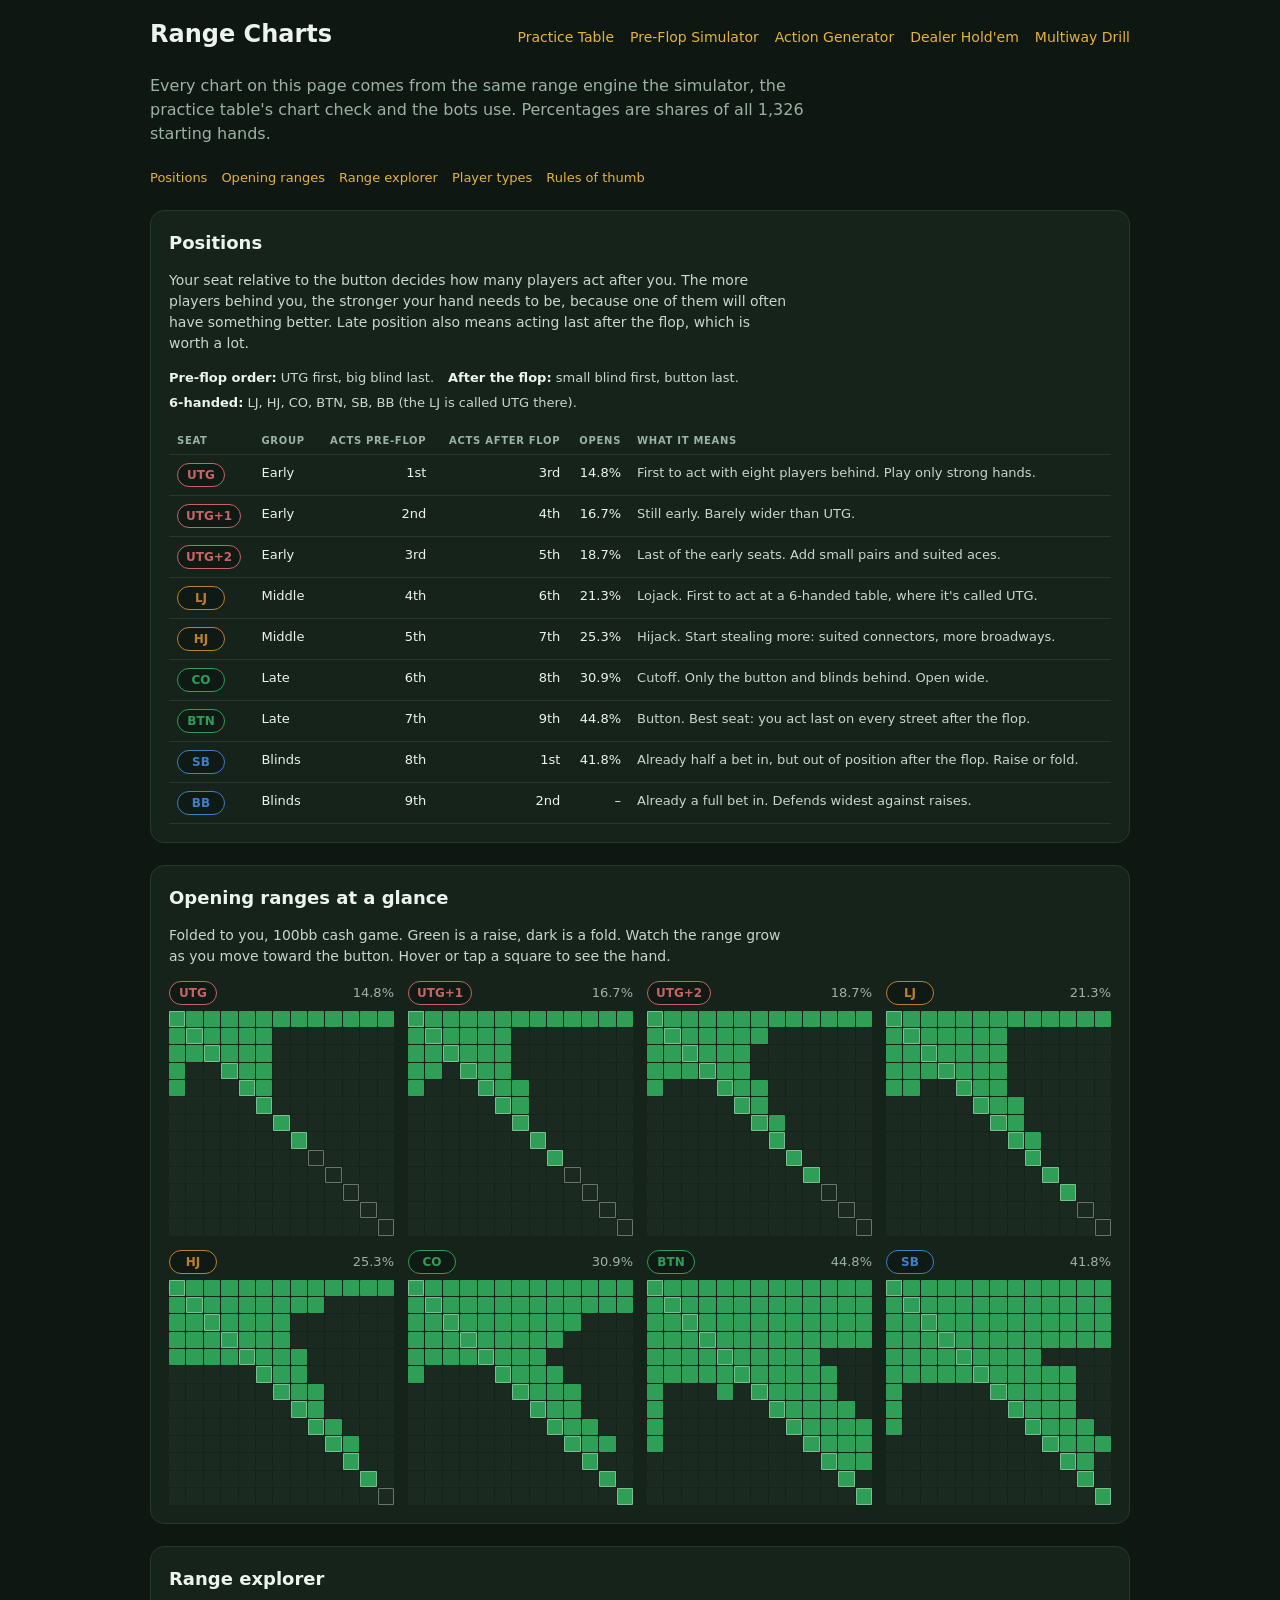
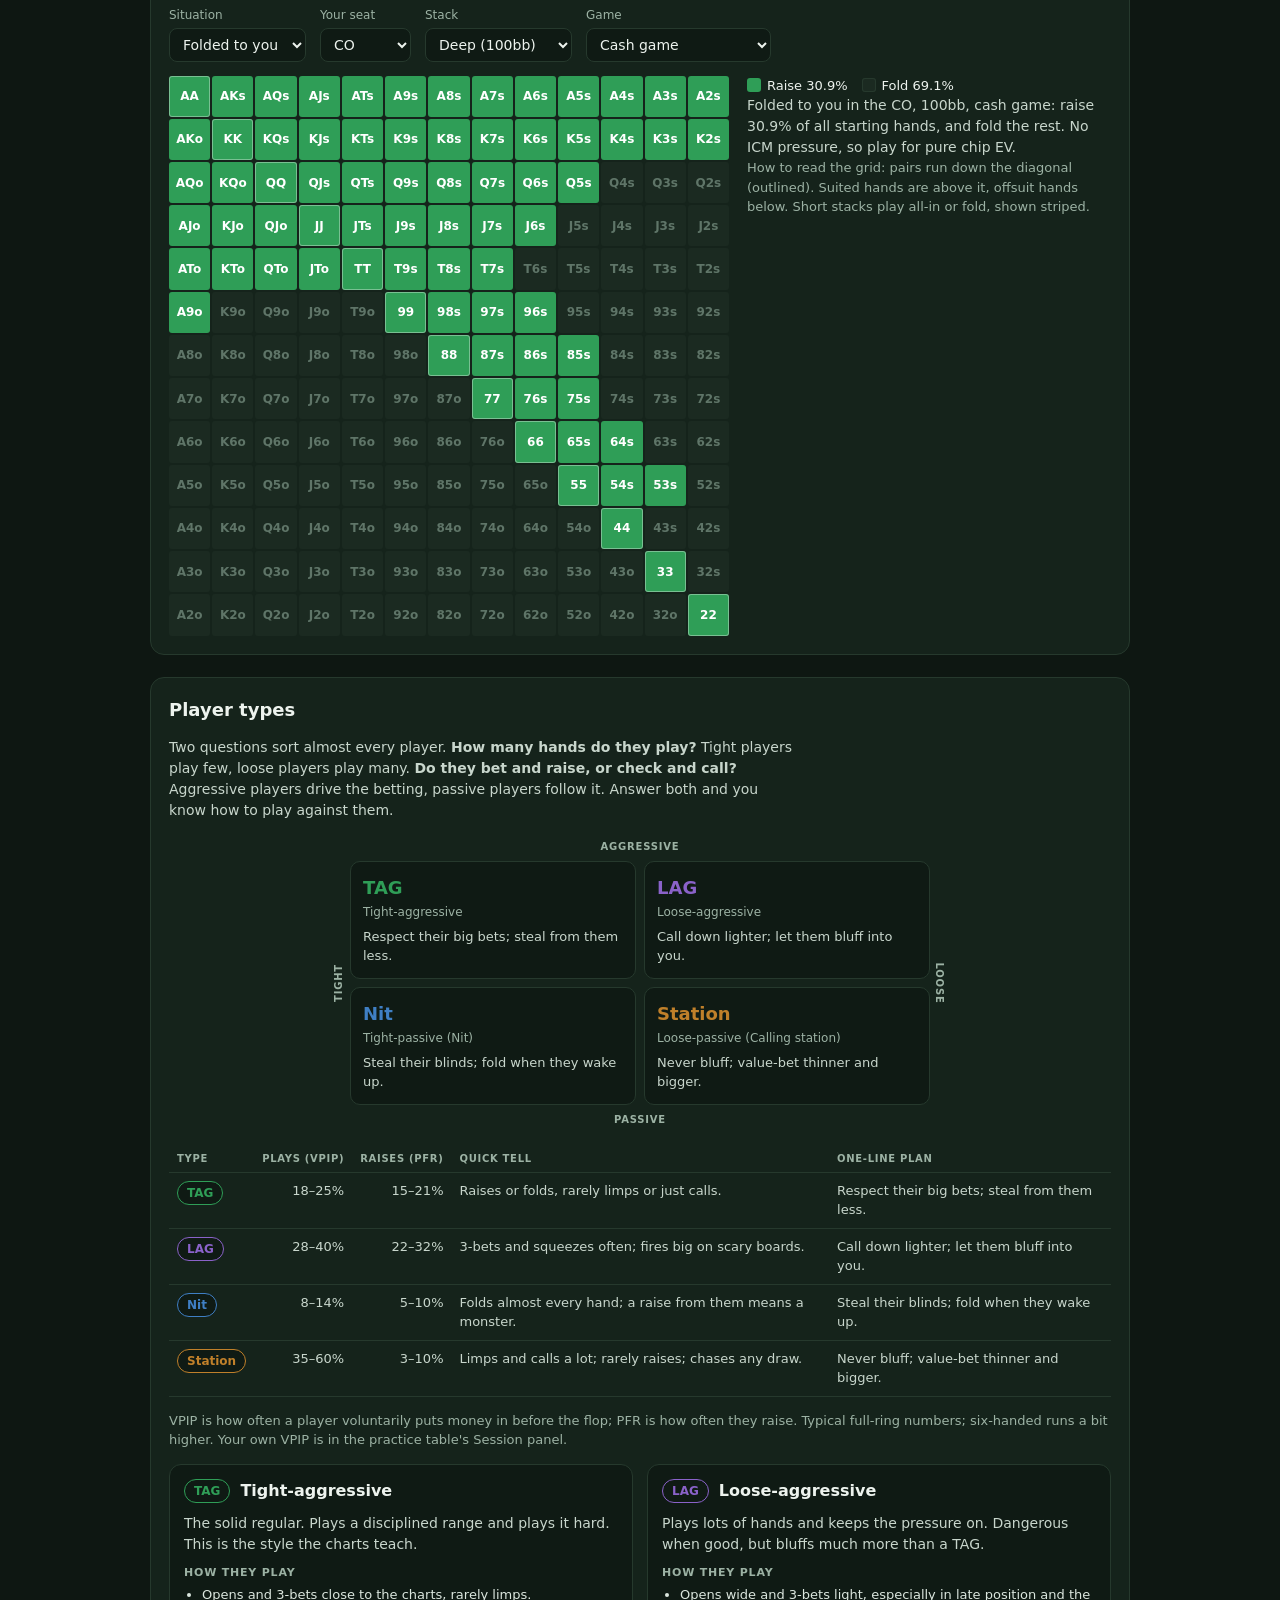
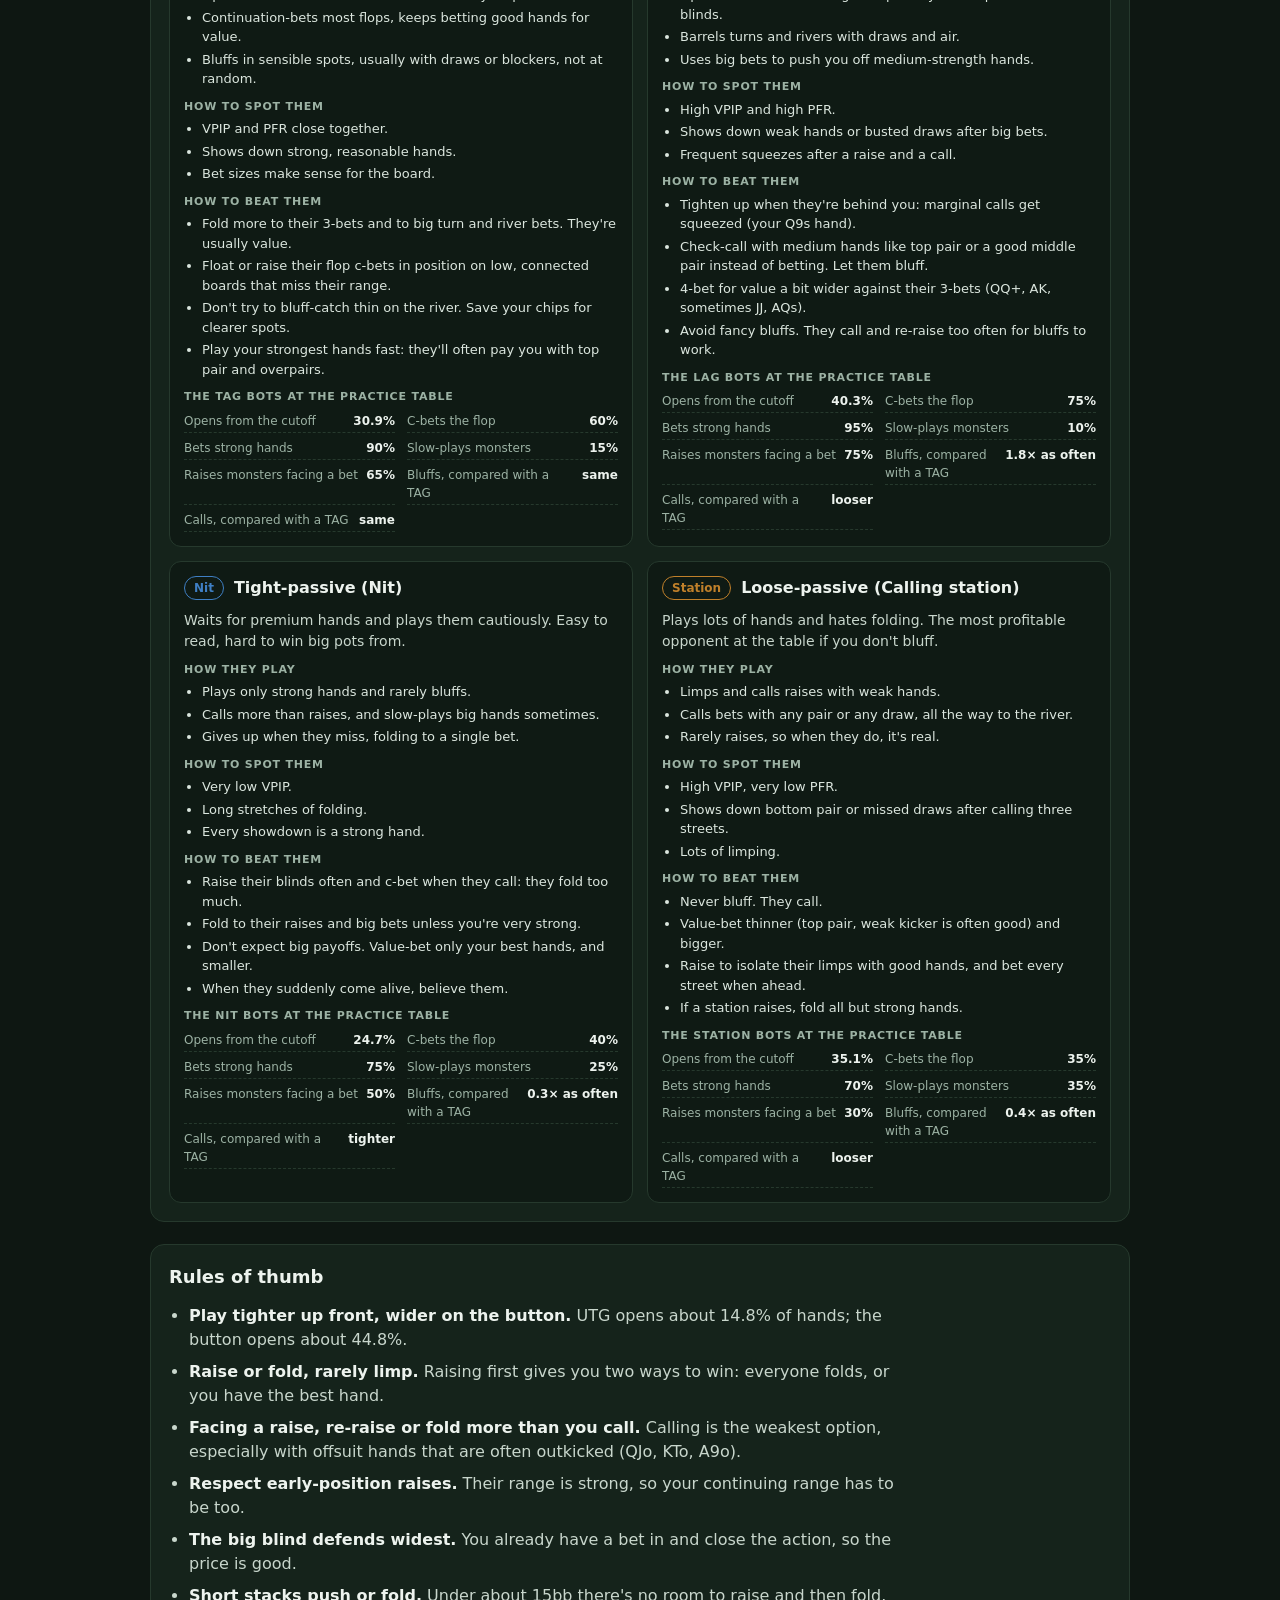
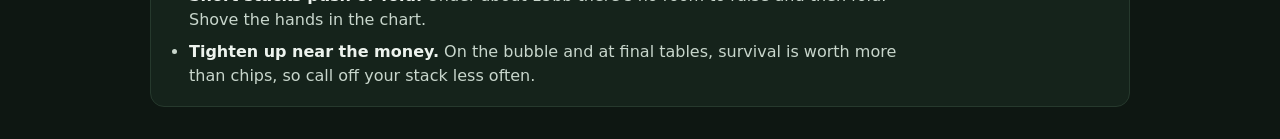
==== charts.html @ 7cc4c2f3 "Add the Multiway Drill (practice table v29) New multiway.html / multiway.js / multiway.css: the live" ====
<!DOCTYPE html>
<html lang="en">
  <head>
    <meta charset="UTF-8" />
    <meta name="viewport" content="width=device-width, initial-scale=1, viewport-fit=cover" />
    <meta name="description" content="Texas Hold'em position guide and pre-flop range charts for every seat, stack depth and tournament stage." />
    <title>Hold'em Range Charts</title>
    <link rel="stylesheet" href="charts.css?v=29" />
    <link rel="icon" type="image/png" href="casino.png" />
  </head>
  <body>
    <div class="page">
      <header class="topbar">
        <h1>Range Charts</h1>
        <nav class="nav">
          <a href="holdem.html">Practice Table</a>
          <a href="simulator.html">Pre-Flop Simulator</a>
          <a href="index.html">Action Generator</a>
          <a href="dealer.html">Dealer Hold'em</a>
          <a href="multiway.html">Multiway Drill</a>
        </nav>
      </header>
      <p class="intro">Every chart on this page comes from the same range engine the simulator, the practice table's chart check and the bots use. Percentages are shares of all 1,326 starting hands.</p>
      <nav class="jump" aria-label="On this page">
        <a href="#positions">Positions</a>
        <a href="#opening">Opening ranges</a>
        <a href="#explorer">Range explorer</a>
        <a href="#players">Player types</a>
        <a href="#rules">Rules of thumb</a>
      </nav>

      <section class="block" id="positions" aria-labelledby="pos-title">
        <h2 id="pos-title">Positions</h2>
        <p class="lede">Your seat relative to the button decides how many players act after you. The more players behind you, the stronger your hand needs to be, because one of them will often have something better. Late position also means acting last after the flop, which is worth a lot.</p>
        <div class="order">
          <span><strong>Pre-flop order:</strong> UTG first, big blind last.</span>
          <span><strong>After the flop:</strong> small blind first, button last.</span>
          <span><strong>6-handed:</strong> LJ, HJ, CO, BTN, SB, BB (the LJ is called UTG there).</span>
        </div>
        <div class="table-wrap">
          <table class="positions">
            <thead>
              <tr><th>Seat</th><th>Group</th><th class="num">Acts pre-flop</th><th class="num">Acts after flop</th><th class="num">Opens</th><th>What it means</th></tr>
            </thead>
            <tbody id="positions-body"></tbody>
          </table>
        </div>
      </section>

      <section class="block" id="opening" aria-labelledby="glance-title">
        <h2 id="glance-title">Opening ranges at a glance</h2>
        <p class="lede">Folded to you, 100bb cash game. Green is a raise, dark is a fold. Watch the range grow as you move toward the button. Hover or tap a square to see the hand.</p>
        <div class="glance" id="glance"></div>
      </section>

      <section class="block" id="explorer" aria-labelledby="ex-title">
        <h2 id="ex-title">Range explorer</h2>
        <form class="controls" onsubmit="return false">
          <div class="field">
            <label for="ex-spot">Situation</label>
            <select id="ex-spot">
              <option value="unopened">Folded to you</option>
              <option value="facingRaise">Facing a raise</option>
            </select>
          </div>
          <div class="field">
            <label for="ex-hero">Your seat</label>
            <select id="ex-hero"></select>
          </div>
          <div class="field" id="field-opener">
            <label for="ex-opener">Raiser</label>
            <select id="ex-opener"></select>
          </div>
          <div class="field">
            <label for="ex-stack">Stack</label>
            <select id="ex-stack">
              <option value="deep">Deep (100bb)</option>
              <option value="mid">Medium (30bb)</option>
              <option value="short">Short (12bb)</option>
            </select>
          </div>
          <div class="field">
            <label for="ex-stage">Game</label>
            <select id="ex-stage">
              <option value="cash">Cash game</option>
              <option value="early">Tournament · early</option>
              <option value="mid">Tournament · middle</option>
              <option value="late">Tournament · bubble</option>
              <option value="final">Final table</option>
            </select>
          </div>
        </form>
        <div class="explorer-body">
          <div id="ex-grid"></div>
          <div class="explorer-side">
            <div class="legend" id="ex-legend"></div>
            <p class="summary" id="ex-summary"></p>
            <p class="how">How to read the grid: pairs run down the diagonal (outlined). Suited hands are above it, offsuit hands below. Short stacks play all-in or fold, shown striped.</p>
          </div>
        </div>
      </section>

      <section class="block" id="players" aria-labelledby="players-title">
        <h2 id="players-title">Player types</h2>
        <p class="lede">Two questions sort almost every player. <strong>How many hands do they play?</strong> Tight players play few, loose players play many. <strong>Do they bet and raise, or check and call?</strong> Aggressive players drive the betting, passive players follow it. Answer both and you know how to play against them.</p>
        <div class="quad-wrap">
          <div class="quad" id="quad" role="img" aria-label="Player types by hands played and aggression"></div>
        </div>
        <div class="table-wrap">
          <table class="spot">
            <thead>
              <tr><th>Type</th><th class="num">Plays (VPIP)</th><th class="num">Raises (PFR)</th><th>Quick tell</th><th>One-line plan</th></tr>
            </thead>
            <tbody id="spot-body"></tbody>
          </table>
        </div>
        <p class="how">VPIP is how often a player voluntarily puts money in before the flop; PFR is how often they raise. Typical full-ring numbers; six-handed runs a bit higher. Your own VPIP is in the practice table's Session panel.</p>
        <div class="types" id="types"></div>
      </section>

      <section class="block" id="rules" aria-labelledby="rules-title">
        <h2 id="rules-title">Rules of thumb</h2>
        <ul class="rules">
          <li><strong>Play tighter up front, wider on the button.</strong> UTG opens about <span id="rule-utg">15%</span> of hands; the button opens about <span id="rule-btn">45%</span>.</li>
          <li><strong>Raise or fold, rarely limp.</strong> Raising first gives you two ways to win: everyone folds, or you have the best hand.</li>
          <li><strong>Facing a raise, re-raise or fold more than you call.</strong> Calling is the weakest option, especially with offsuit hands that are often outkicked (QJo, KTo, A9o).</li>
          <li><strong>Respect early-position raises.</strong> Their range is strong, so your continuing range has to be too.</li>
          <li><strong>The big blind defends widest.</strong> You already have a bet in and close the action, so the price is good.</li>
          <li><strong>Short stacks push or fold.</strong> Under about 15bb there's no room to raise and then fold. Shove the hands in the chart.</li>
          <li><strong>Tighten up near the money.</strong> On the bubble and at final tables, survival is worth more than chips, so call off your stack less often.</li>
        </ul>
      </section>
    </div>

    <script src="engine.js?v=29"></script>
    <script src="bots.js?v=29"></script>
    <script src="charts.js?v=29"></script>
  </body>
</html>
---- charts.css ----
/* Layout: a single reading column of reference sections; range grids are the visual anchor.
   Deliberately single-theme to match the practice table: dark card room, felt green, brass accent. */
:root {
  --bg: #0e1712;
  --panel: #15231b;
  --panel-2: #0f1a14;
  --line: #26392d;
  --text: #edf3ee;
  --muted: #9cb2a4;
  --brass: #e3b341;
  --raise: #2f9e57;
  --threebet: #3f7fc4;
  --call: #c0802a;
  --allin: #8a62c9;
  --fold: #1b2a21;
  --early: #c86464;
  --middle: #c0802a;
  --late: #2f9e57;
  --blinds: #3f7fc4;
  --font: system-ui, -apple-system, "Segoe UI", Roboto, sans-serif;
  color-scheme: dark;
}

* { box-sizing: border-box; }
[hidden] { display: none !important; }

html, body { background: var(--bg); }

body {
  margin: 0;
  font-family: var(--font);
  color: var(--text);
  padding-left: max(16px, env(safe-area-inset-left, 0px));
  padding-right: max(16px, env(safe-area-inset-right, 0px));
  padding-block: 0 32px;
  line-height: 1.5;
}

.page { max-width: 980px; margin: 0 auto; display: flex; flex-direction: column; gap: 22px; }

.topbar {
  display: flex;
  flex-wrap: wrap;
  align-items: baseline;
  justify-content: space-between;
  gap: 6px 16px;
  padding-block: 16px 0;
}
.topbar h1 { margin: 0; font-size: 24px; }
.nav { display: flex; flex-wrap: wrap; gap: 16px; }
.nav a { color: var(--brass); text-decoration: none; font-size: 14px; }
.nav a:hover { text-decoration: underline; }

.intro { margin: 0; color: var(--muted); max-width: 68ch; }

section.block {
  background: var(--panel);
  border: 1px solid var(--line);
  border-radius: 14px;
  padding: 18px;
  display: flex;
  flex-direction: column;
  gap: 14px;
  min-width: 0;
}
section.block h2 { margin: 0; font-size: 18px; text-wrap: balance; }
.lede { margin: 0; color: #c8d6cc; max-width: 70ch; font-size: 14px; }

/* Positions table */
.table-wrap { overflow-x: auto; }
table.positions { width: 100%; border-collapse: collapse; font-size: 13px; }
.positions th {
  text-align: left; font-size: 10px; letter-spacing: 0.7px; text-transform: uppercase;
  color: var(--muted); font-weight: 600; padding: 6px 8px; border-bottom: 1px solid var(--line); white-space: nowrap;
}
.positions td { padding: 8px; border-bottom: 1px solid var(--line); vertical-align: top; }
.positions .num { text-align: right; font-variant-numeric: tabular-nums; white-space: nowrap; }
.positions th.num { text-align: right; }
.positions .note { color: #c8d6cc; min-width: 220px; }

.pos-chip {
  display: inline-block; min-width: 48px; text-align: center; font-weight: 700; font-size: 12px;
  padding: 2px 8px; border-radius: 999px; background: var(--panel-2); border: 1px solid currentColor;
}
.g-early { color: var(--early); }
.g-middle { color: var(--middle); }
.g-late { color: var(--late); }
.g-blinds { color: var(--blinds); }

.order { display: flex; flex-wrap: wrap; gap: 6px 14px; font-size: 13px; color: #c8d6cc; }
.order strong { color: var(--text); }

/* Range grids */
.grid {
  display: grid;
  grid-template-columns: repeat(13, minmax(0, 1fr));
  gap: 2px;
  width: 100%;
  max-width: 560px;
  aspect-ratio: 1 / 1;
}
.cell {
  display: flex; align-items: center; justify-content: center;
  font-size: clamp(8px, 1.6vw, 12px); font-weight: 600; border-radius: 3px;
  color: #fff; font-variant-numeric: tabular-nums; cursor: default; user-select: none;
}
.cell.pair { box-shadow: inset 0 0 0 1px rgba(255, 255, 255, 0.35); }
.a-raise { background: var(--raise); }
.a-3bet { background: var(--threebet); }
.a-call { background: var(--call); }
.a-allin { background: repeating-linear-gradient(135deg, var(--allin) 0 5px, #7653b3 5px 8px); }
.a-fold { background: var(--fold); color: #5f7568; }

.grid.small { gap: 1px; max-width: none; }
.grid.small .cell { border-radius: 1px; }

.glance { display: grid; grid-template-columns: repeat(4, minmax(0, 1fr)); gap: 14px; }
.mini { margin: 0; display: flex; flex-direction: column; gap: 6px; min-width: 0; }
.mini figcaption { display: flex; justify-content: space-between; align-items: center; gap: 6px; }
.mini-pct { font-size: 13px; color: var(--muted); font-variant-numeric: tabular-nums; }

/* Explorer */
.controls { display: flex; flex-wrap: wrap; gap: 10px 14px; }
.field { display: flex; flex-direction: column; gap: 4px; }
.field label { font-size: 12px; color: var(--muted); }
select {
  font: inherit; font-size: 14px; padding: 7px 9px; border-radius: 8px;
  border: 1px solid var(--line); background: var(--panel-2); color: var(--text);
}
select:focus-visible { outline: 2px solid var(--brass); outline-offset: 2px; }

.explorer-body { display: grid; grid-template-columns: minmax(0, 560px) minmax(0, 1fr); gap: 18px; align-items: start; }
.legend { display: flex; flex-wrap: wrap; gap: 8px 14px; font-size: 13px; font-variant-numeric: tabular-nums; }
.legend-item { display: inline-flex; align-items: center; gap: 6px; }
.swatch { width: 14px; height: 14px; border-radius: 3px; display: inline-block; }
.swatch.a-fold { box-shadow: inset 0 0 0 1px var(--line); }
.summary { margin: 0; color: #c8d6cc; font-size: 14px; }
.how { margin: 0; color: var(--muted); font-size: 13px; }

/* Rules of thumb */
.rules { margin: 0; padding-left: 20px; display: flex; flex-direction: column; gap: 8px; color: #c8d6cc; max-width: 72ch; }
.rules strong { color: var(--text); }

@media (max-width: 820px) {
  .glance { grid-template-columns: repeat(2, minmax(0, 1fr)); }
  .explorer-body { grid-template-columns: minmax(0, 1fr); }
}

/* Jump links */
.jump { display: flex; flex-wrap: wrap; gap: 6px 14px; font-size: 13px; }
.jump a { color: var(--brass); text-decoration: none; }
.jump a:hover { text-decoration: underline; }
section.block { scroll-margin-top: 12px; }

/* Player types */
.quad-wrap { display: flex; justify-content: center; }
.quad {
  position: relative; display: grid; grid-template-columns: 1fr 1fr; grid-template-rows: auto auto;
  gap: 8px; width: 100%; max-width: 640px; padding: 26px 30px;
}
.axis { position: absolute; font-size: 10px; text-transform: uppercase; letter-spacing: 0.8px; color: var(--muted); font-weight: 700; }
.axis-top { top: 4px; left: 50%; transform: translateX(-50%); }
.axis-bottom { bottom: 4px; left: 50%; transform: translateX(-50%); }
.axis-left { left: 0; top: 50%; transform: translateY(-50%) rotate(-90deg); transform-origin: center; }
.axis-right { right: 0; top: 50%; transform: translateY(-50%) rotate(90deg); transform-origin: center; }
.q-cell {
  display: flex; flex-direction: column; gap: 2px; padding: 12px; border-radius: 10px;
  background: var(--panel-2); border: 1px solid var(--line); text-decoration: none; color: var(--text); min-width: 0;
}
.q-cell:hover, .q-cell:focus-visible { border-color: var(--brass); outline: none; }
.q-name { font-size: 18px; font-weight: 800; }
.q-full { font-size: 12px; color: var(--muted); }
.q-plan { font-size: 13px; color: #c8d6cc; margin-top: 4px; }
.q-tl .q-name { color: var(--late); }
.q-tr .q-name { color: var(--allin); }
.q-bl .q-name { color: var(--threebet); }
.q-br .q-name { color: var(--call); }

table.spot { width: 100%; border-collapse: collapse; font-size: 13px; }
.spot th { text-align: left; font-size: 10px; letter-spacing: 0.7px; text-transform: uppercase; color: var(--muted); font-weight: 600; padding: 6px 8px; border-bottom: 1px solid var(--line); white-space: nowrap; }
.spot th.num, .spot td.num { text-align: right; font-variant-numeric: tabular-nums; white-space: nowrap; }
.spot td { padding: 8px; border-bottom: 1px solid var(--line); vertical-align: top; color: #c8d6cc; }
.spot td:nth-child(4), .spot td:nth-child(5) { min-width: 180px; }

.type-chip { display: inline-block; font-weight: 700; font-size: 12px; padding: 2px 9px; border-radius: 999px; background: var(--panel-2); border: 1px solid currentColor; white-space: nowrap; }
.t-tag { color: var(--late); }
.t-lag { color: var(--allin); }
.t-nit { color: var(--threebet); }
.t-call { color: var(--call); }

.types { display: grid; grid-template-columns: repeat(2, minmax(0, 1fr)); gap: 14px; }
.type-card { background: var(--panel-2); border: 1px solid var(--line); border-radius: 12px; padding: 14px; display: flex; flex-direction: column; gap: 10px; min-width: 0; scroll-margin-top: 12px; }
.type-head { display: flex; align-items: center; gap: 10px; flex-wrap: wrap; }
.type-head h3 { margin: 0; font-size: 16px; }
.type-what { margin: 0; color: #c8d6cc; font-size: 14px; }
.type-sec h4 { margin: 0 0 4px; font-size: 11px; text-transform: uppercase; letter-spacing: 0.8px; color: var(--muted); }
.type-sec ul { margin: 0; padding-left: 18px; display: flex; flex-direction: column; gap: 3px; font-size: 13px; color: #dbe6de; }
.bot-stats { margin: 0; display: grid; grid-template-columns: repeat(2, minmax(0, 1fr)); gap: 4px 12px; font-size: 12px; }
.bot-stats div { display: flex; justify-content: space-between; gap: 8px; border-bottom: 1px dashed var(--line); padding: 2px 0; }
.bot-stats dt { color: var(--muted); }
.bot-stats dd { margin: 0; font-weight: 700; font-variant-numeric: tabular-nums; white-space: nowrap; }

@media (max-width: 820px) {
  .types { grid-template-columns: minmax(0, 1fr); }
}
@media (max-width: 460px) {
  .quad { padding: 24px 22px; }
  .bot-stats { grid-template-columns: minmax(0, 1fr); }
}
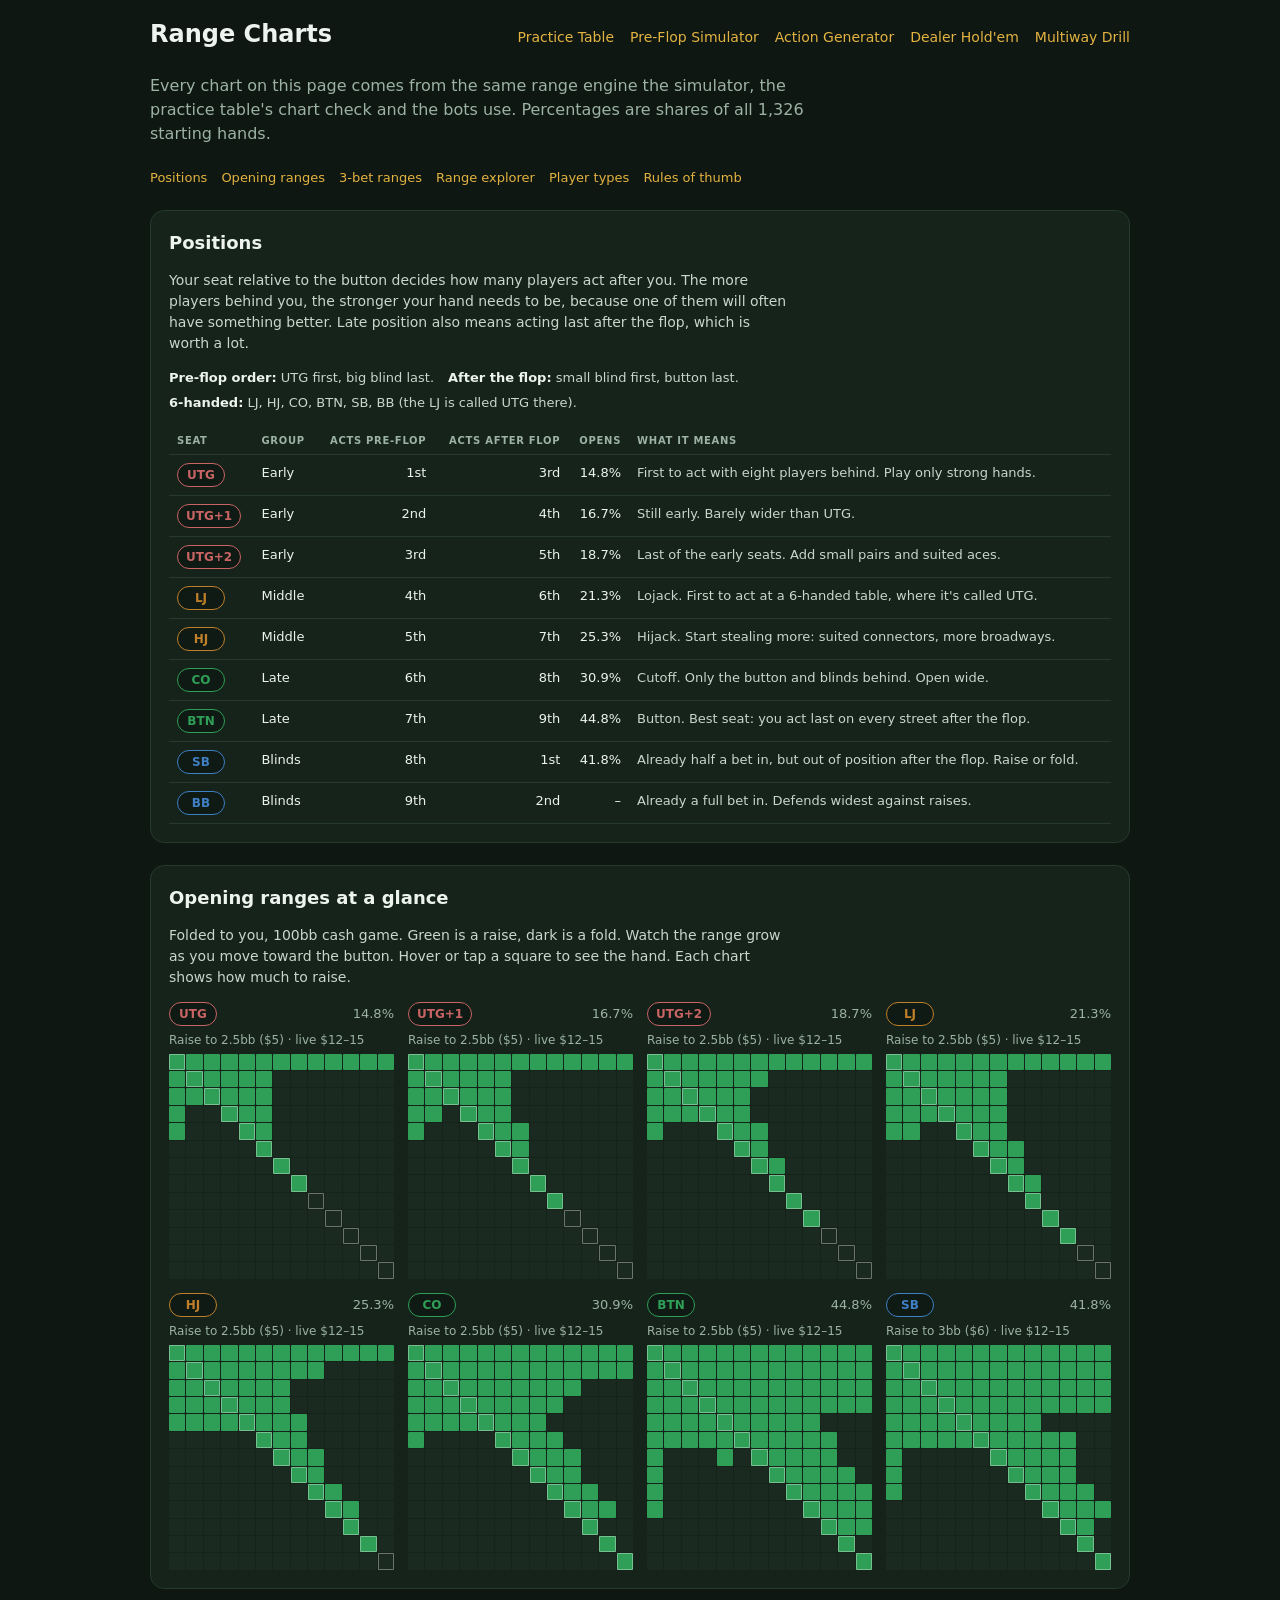
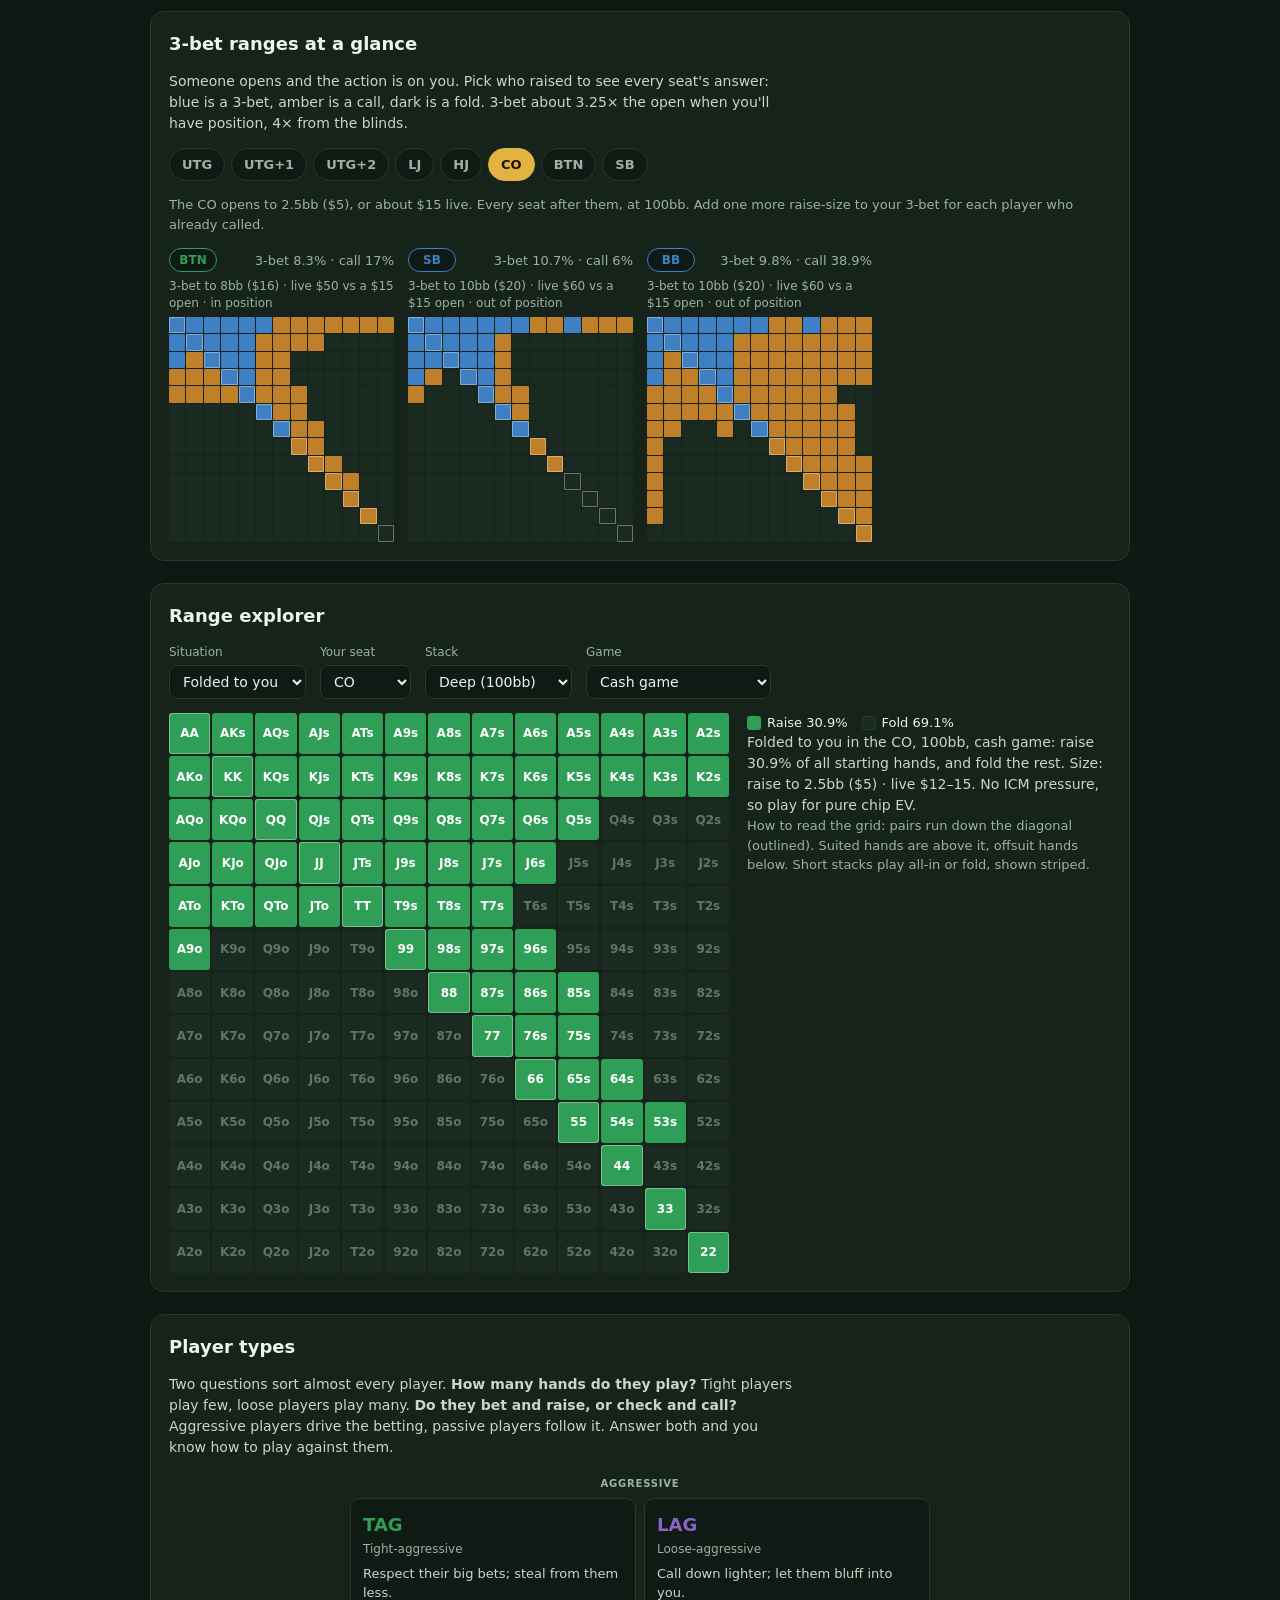
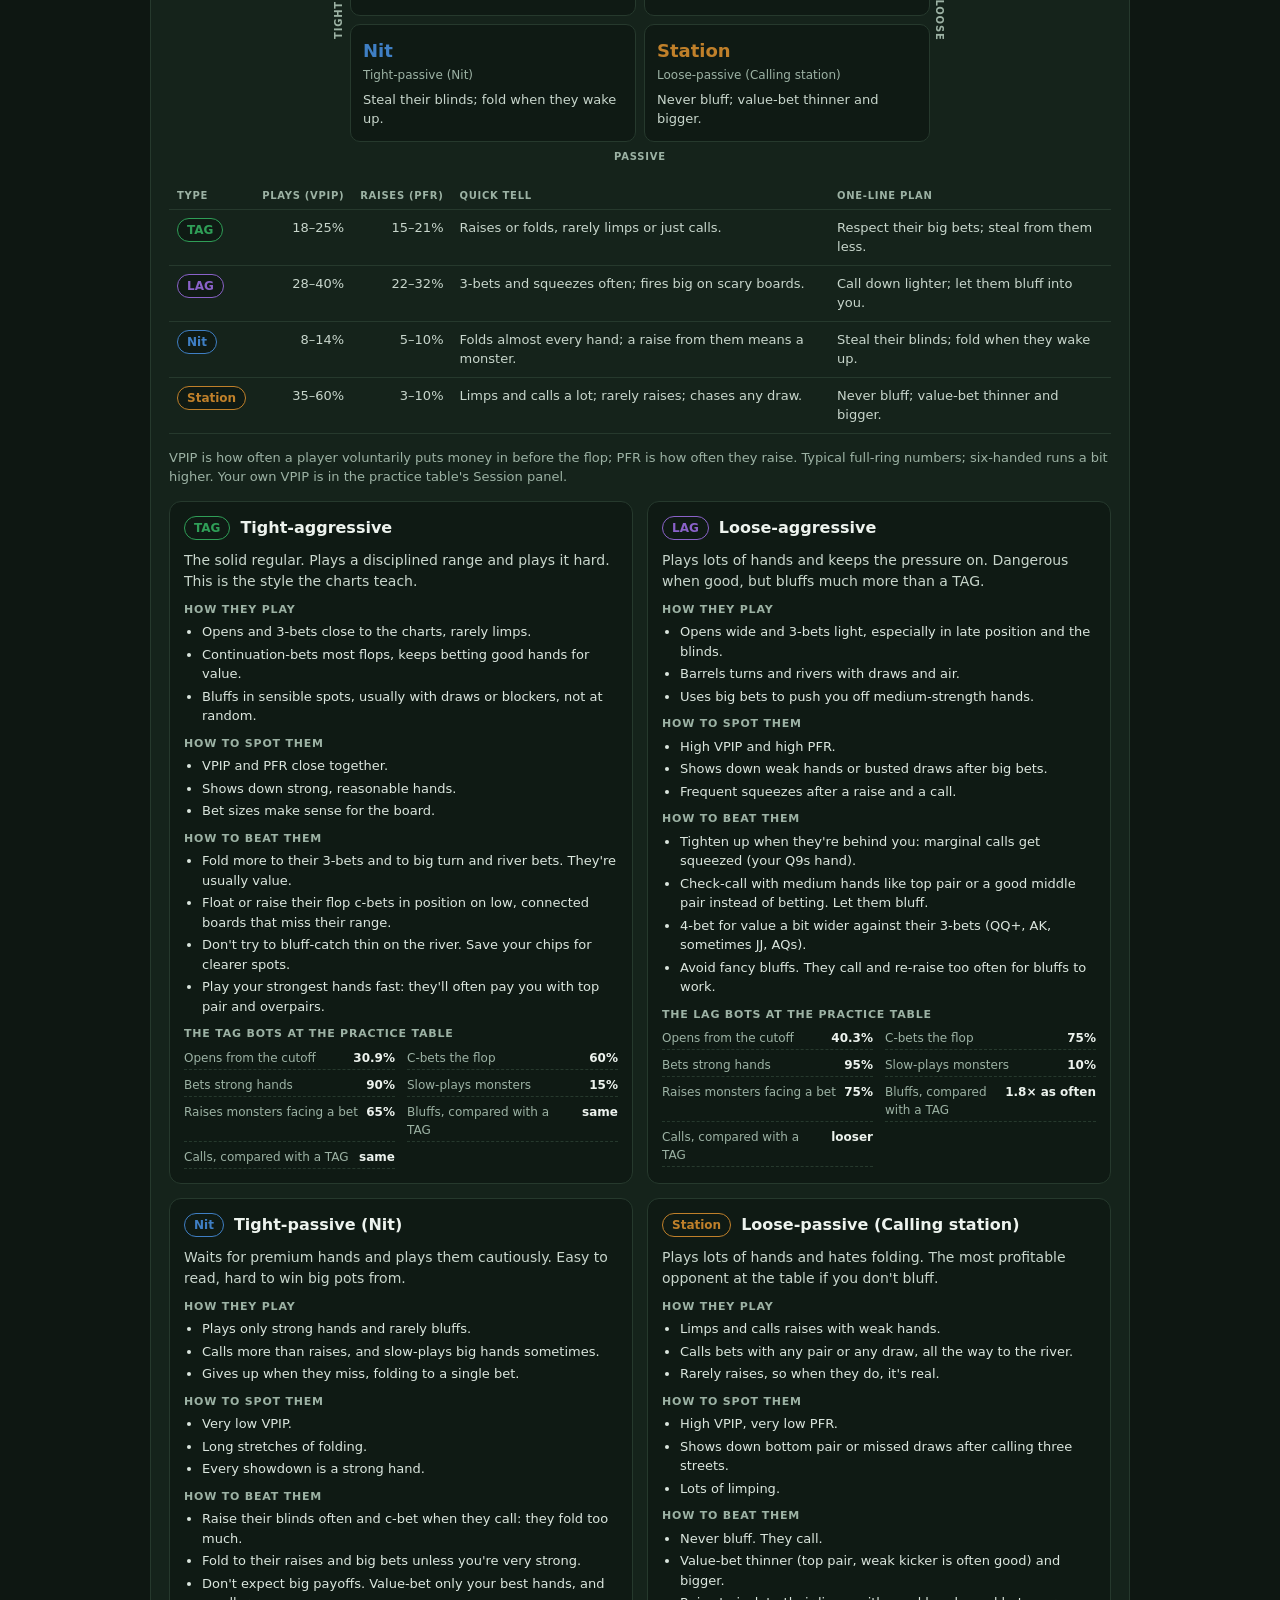
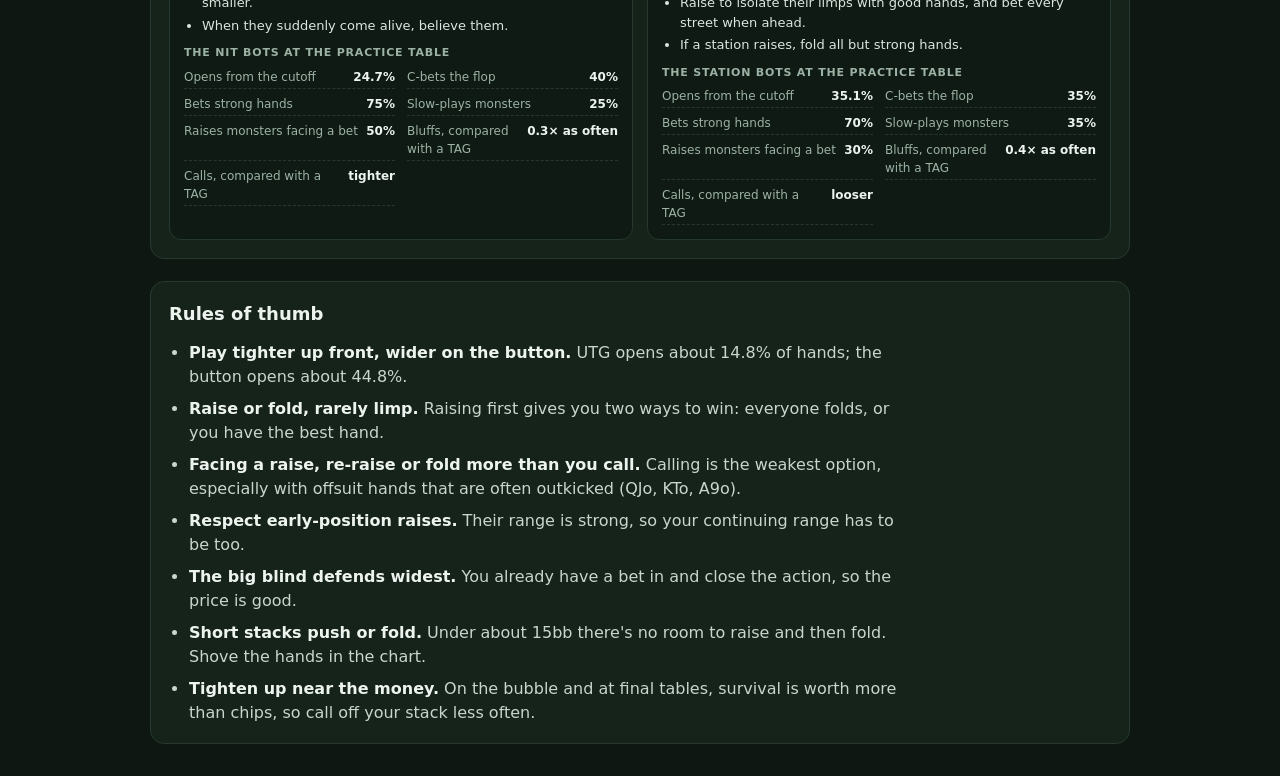
==== commit 62928d9f: "Range charts: raise and 3-bet sizes, plus 3-bet ranges at a glance - Each opening chart says how muc" ====
--- a/charts.html
+++ b/charts.html
@@ -5,7 +5,7 @@
     <meta name="viewport" content="width=device-width, initial-scale=1, viewport-fit=cover" />
     <meta name="description" content="Texas Hold'em position guide and pre-flop range charts for every seat, stack depth and tournament stage." />
     <title>Hold'em Range Charts</title>
-    <link rel="stylesheet" href="charts.css?v=29" />
+    <link rel="stylesheet" href="charts.css?v=31" />
     <link rel="icon" type="image/png" href="casino.png" />
   </head>
   <body>
@@ -24,6 +24,7 @@
       <nav class="jump" aria-label="On this page">
         <a href="#positions">Positions</a>
         <a href="#opening">Opening ranges</a>
+        <a href="#threebets">3-bet ranges</a>
         <a href="#explorer">Range explorer</a>
         <a href="#players">Player types</a>
         <a href="#rules">Rules of thumb</a>
@@ -49,8 +50,16 @@
 
       <section class="block" id="opening" aria-labelledby="glance-title">
         <h2 id="glance-title">Opening ranges at a glance</h2>
-        <p class="lede">Folded to you, 100bb cash game. Green is a raise, dark is a fold. Watch the range grow as you move toward the button. Hover or tap a square to see the hand.</p>
+        <p class="lede">Folded to you, 100bb cash game. Green is a raise, dark is a fold. Watch the range grow as you move toward the button. Hover or tap a square to see the hand. Each chart shows how much to raise.</p>
         <div class="glance" id="glance"></div>
+      </section>
+
+      <section class="block" id="threebets" aria-labelledby="tb-title">
+        <h2 id="tb-title">3-bet ranges at a glance</h2>
+        <p class="lede">Someone opens and the action is on you. Pick who raised to see every seat's answer: blue is a 3-bet, amber is a call, dark is a fold. 3-bet about 3.25× the open when you'll have position, 4× from the blinds.</p>
+        <div class="raiser-pick" id="raiser-pick" role="group" aria-label="Who raised"></div>
+        <p class="how" id="tb-note"></p>
+        <div class="glance" id="tb-glance"></div>
       </section>
 
       <section class="block" id="explorer" aria-labelledby="ex-title">
@@ -134,6 +143,6 @@
 
     <script src="engine.js?v=29"></script>
     <script src="bots.js?v=29"></script>
-    <script src="charts.js?v=29"></script>
+    <script src="charts.js?v=31"></script>
   </body>
 </html>
--- a/charts.css
+++ b/charts.css
@@ -207,3 +207,13 @@
   .quad { padding: 24px 22px; }
   .bot-stats { grid-template-columns: minmax(0, 1fr); }
 }
+
+/* Sizes and the 3-bet glance */
+.size-line { margin: 0; font-size: 12px; color: var(--muted); font-variant-numeric: tabular-nums; line-height: 1.35; }
+.raiser-pick { display: flex; flex-wrap: wrap; gap: 6px; }
+.raiser {
+  font: inherit; font-size: 13px; font-weight: 600; padding: 6px 12px; border-radius: 999px; cursor: pointer;
+  background: var(--panel-2); color: var(--muted); border: 1px solid var(--line);
+}
+.raiser.on { background: var(--brass); color: #1c1606; border-color: var(--brass); }
+.raiser:focus-visible { outline: 2px solid var(--brass); outline-offset: 2px; }
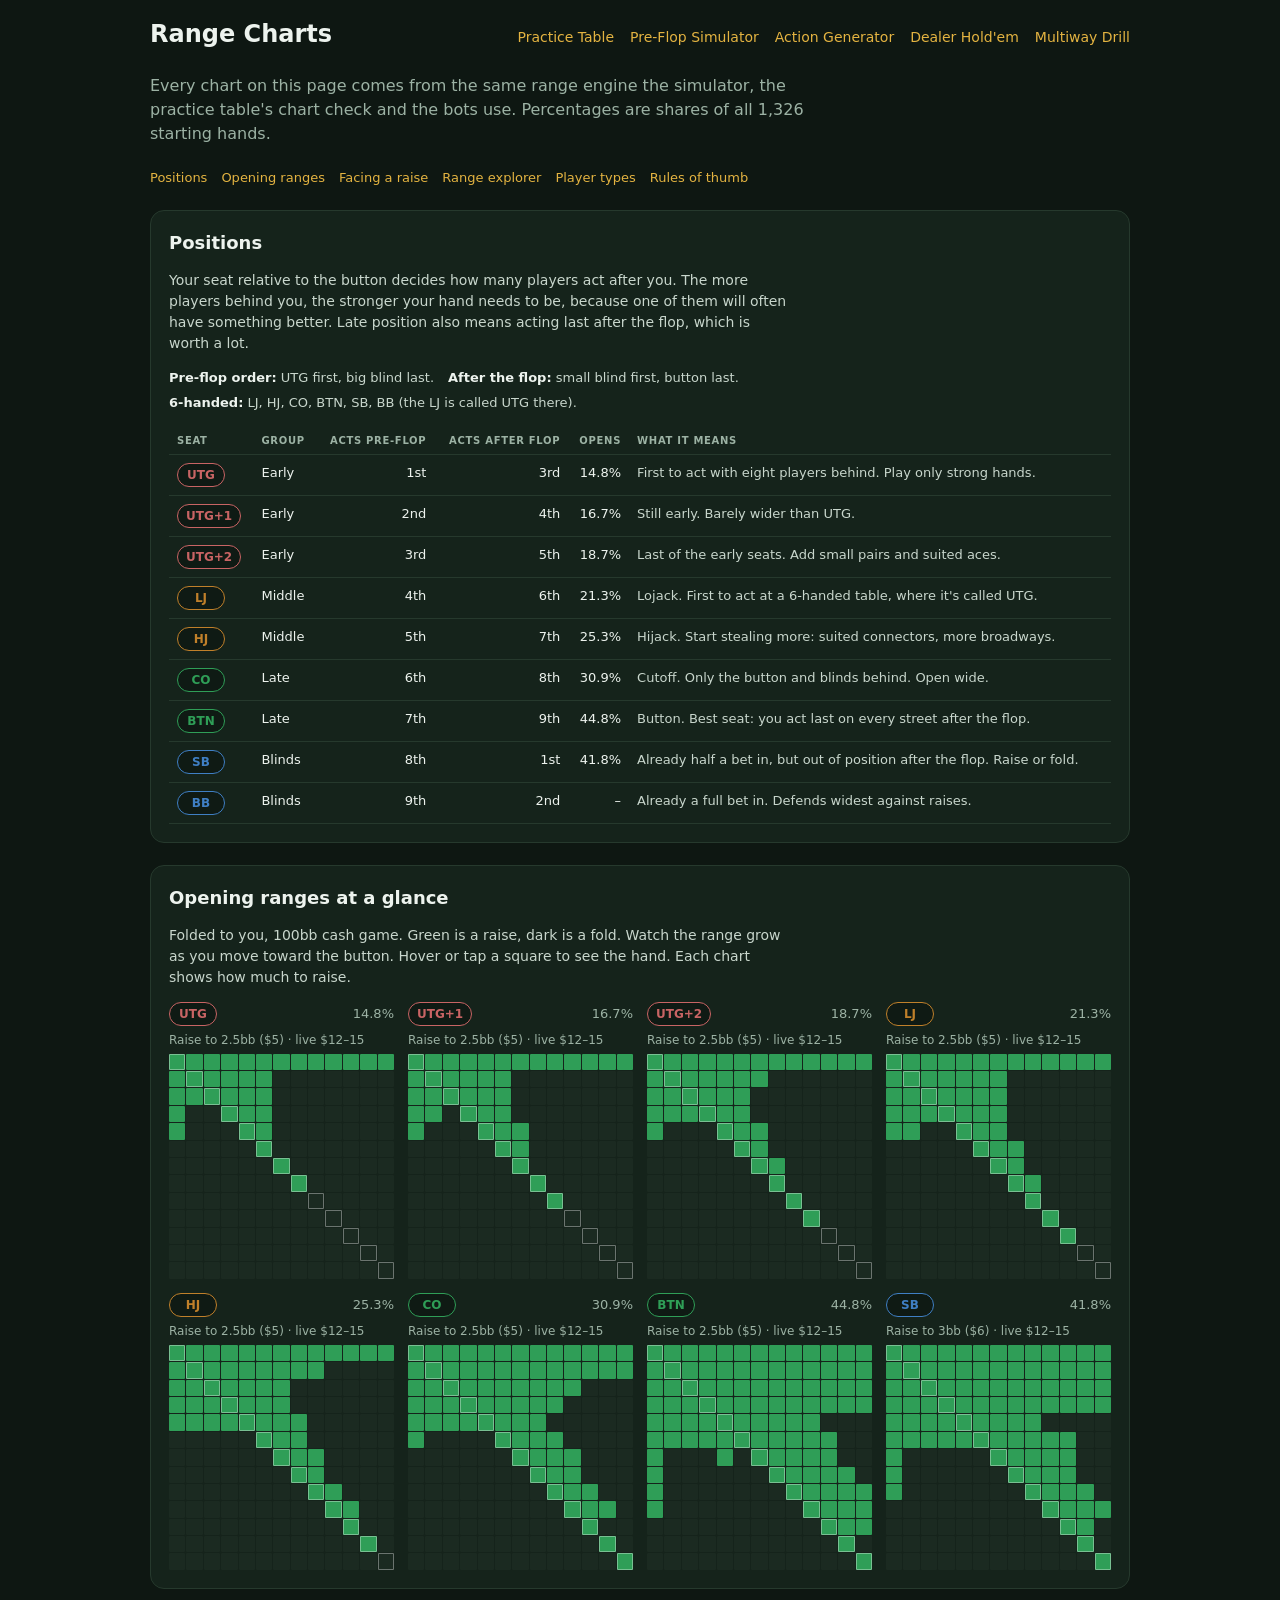
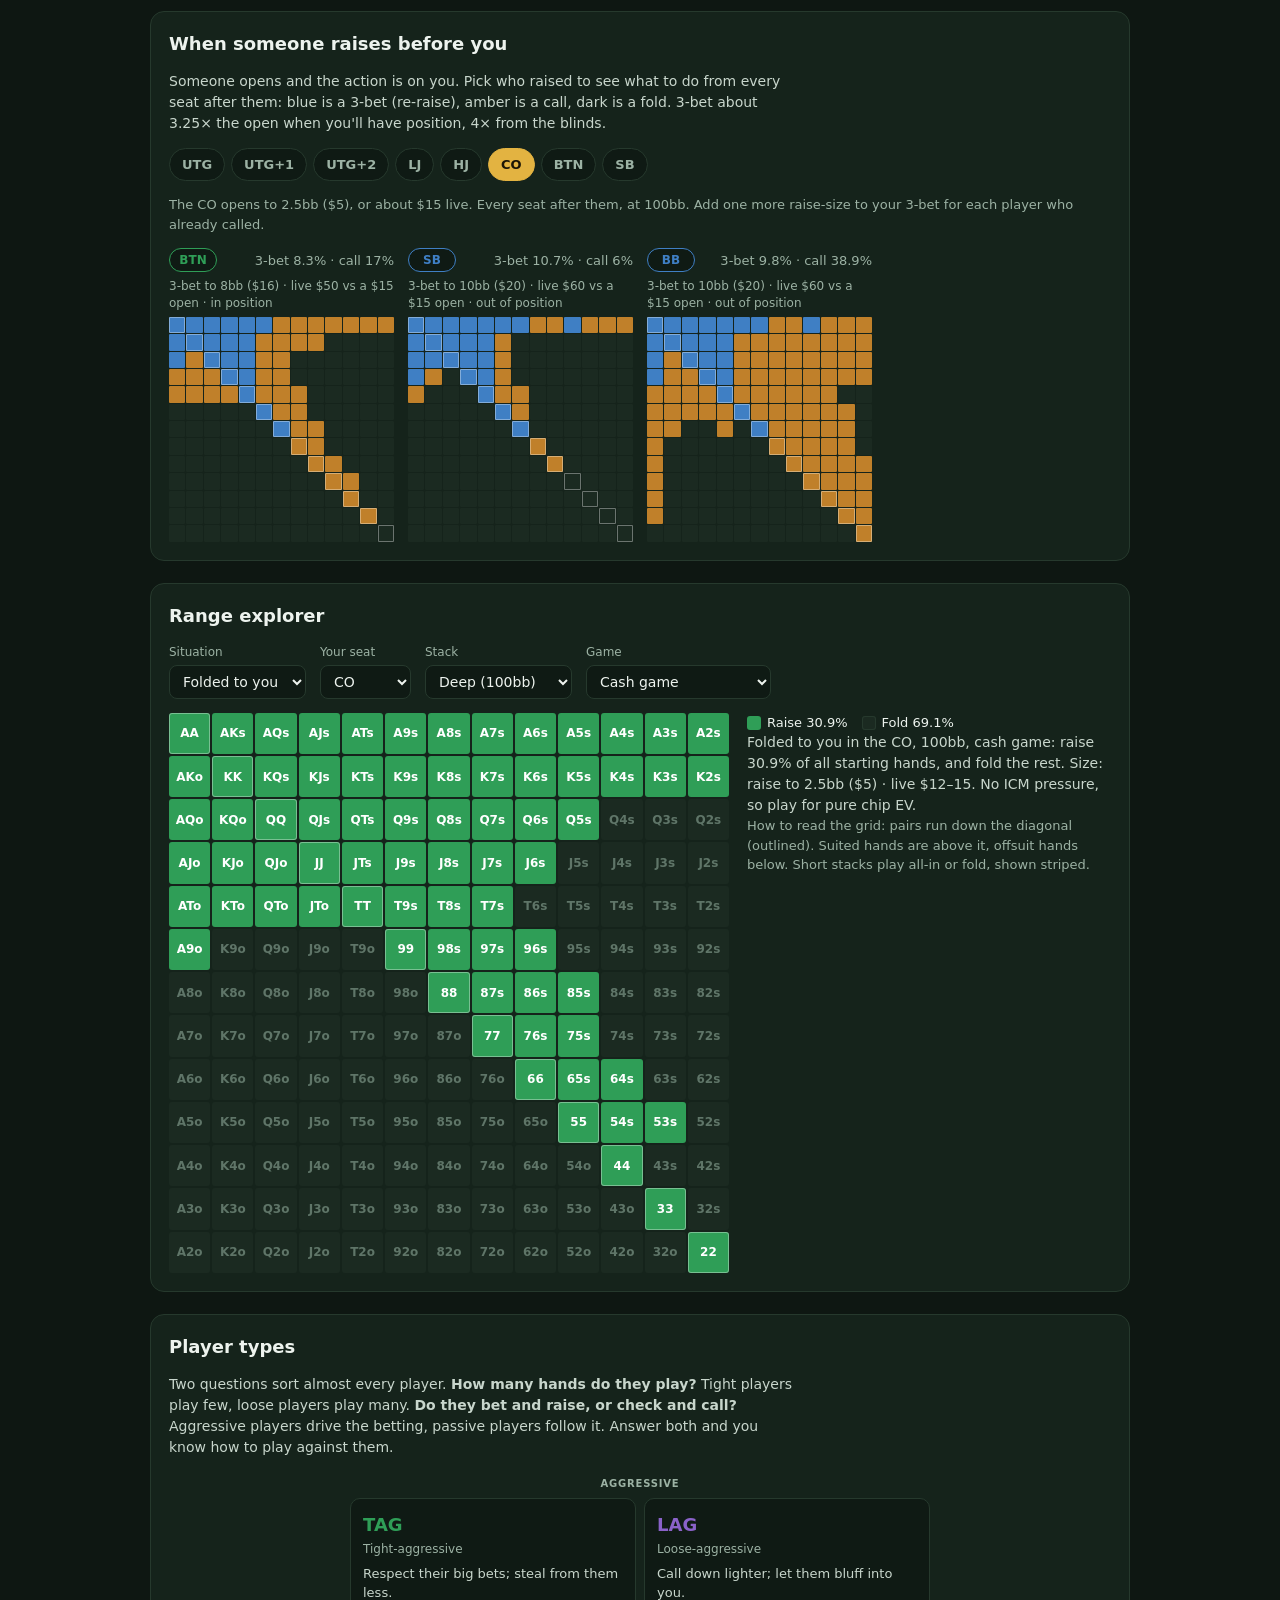
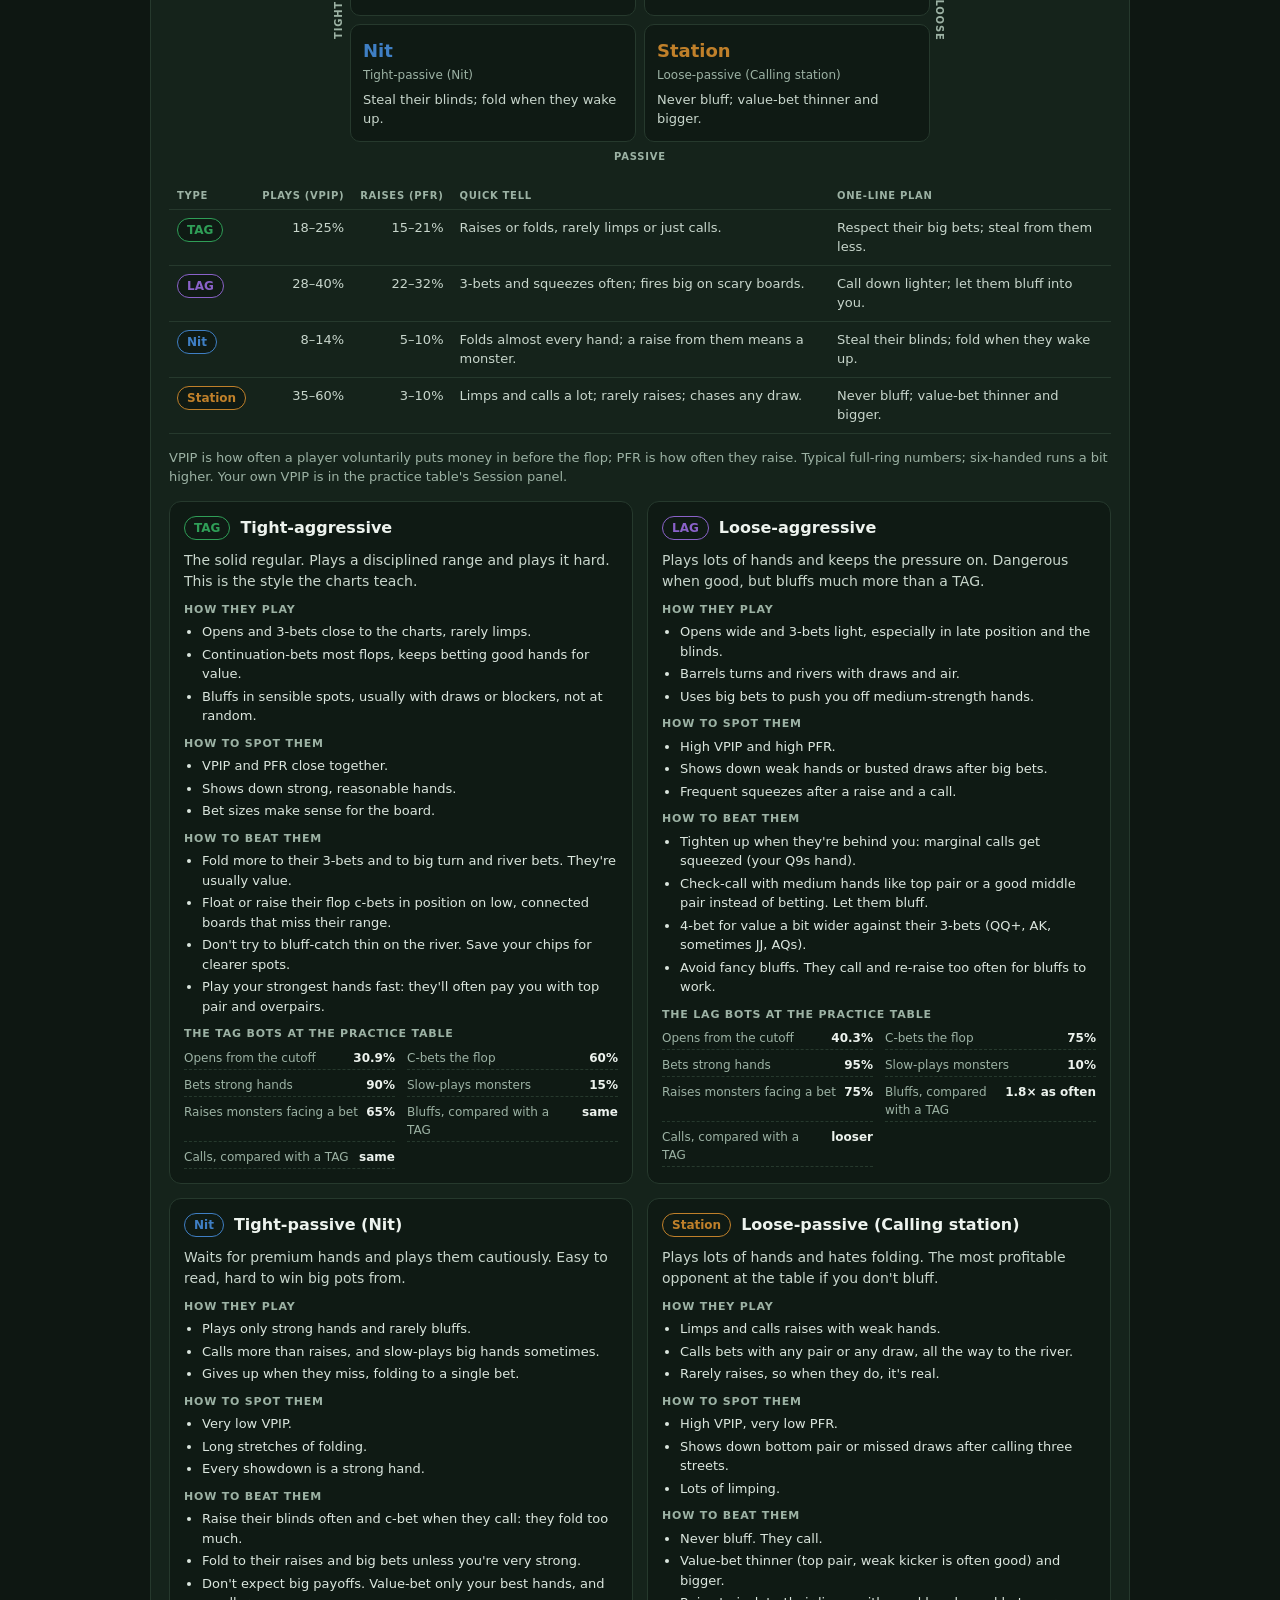
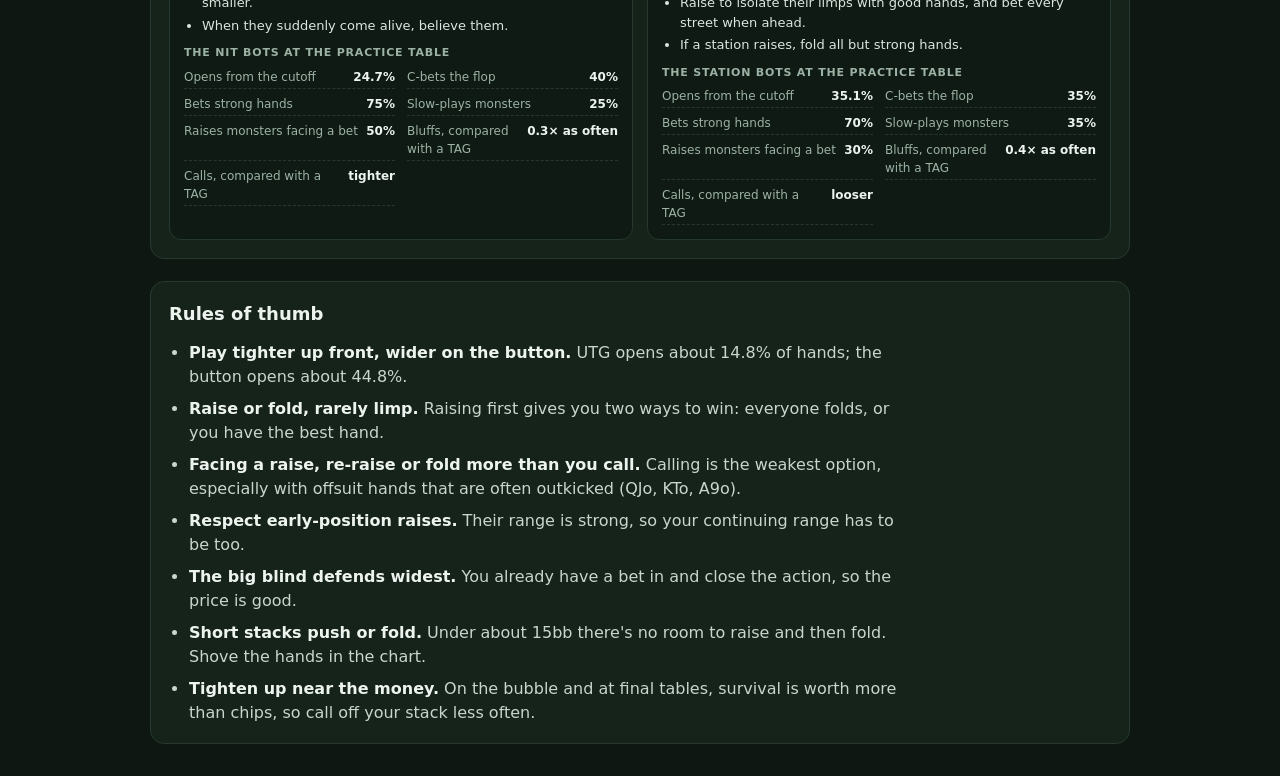
==== commit 8745e1ab: "Range charts: name the facing-a-raise section for what it answers "When someone raises before you" (" ====
--- a/charts.html
+++ b/charts.html
@@ -24,7 +24,7 @@
       <nav class="jump" aria-label="On this page">
         <a href="#positions">Positions</a>
         <a href="#opening">Opening ranges</a>
-        <a href="#threebets">3-bet ranges</a>
+        <a href="#threebets">Facing a raise</a>
         <a href="#explorer">Range explorer</a>
         <a href="#players">Player types</a>
         <a href="#rules">Rules of thumb</a>
@@ -55,8 +55,8 @@
       </section>
 
       <section class="block" id="threebets" aria-labelledby="tb-title">
-        <h2 id="tb-title">3-bet ranges at a glance</h2>
-        <p class="lede">Someone opens and the action is on you. Pick who raised to see every seat's answer: blue is a 3-bet, amber is a call, dark is a fold. 3-bet about 3.25× the open when you'll have position, 4× from the blinds.</p>
+        <h2 id="tb-title">When someone raises before you</h2>
+        <p class="lede">Someone opens and the action is on you. Pick who raised to see what to do from every seat after them: blue is a 3-bet (re-raise), amber is a call, dark is a fold. 3-bet about 3.25× the open when you'll have position, 4× from the blinds.</p>
         <div class="raiser-pick" id="raiser-pick" role="group" aria-label="Who raised"></div>
         <p class="how" id="tb-note"></p>
         <div class="glance" id="tb-glance"></div>
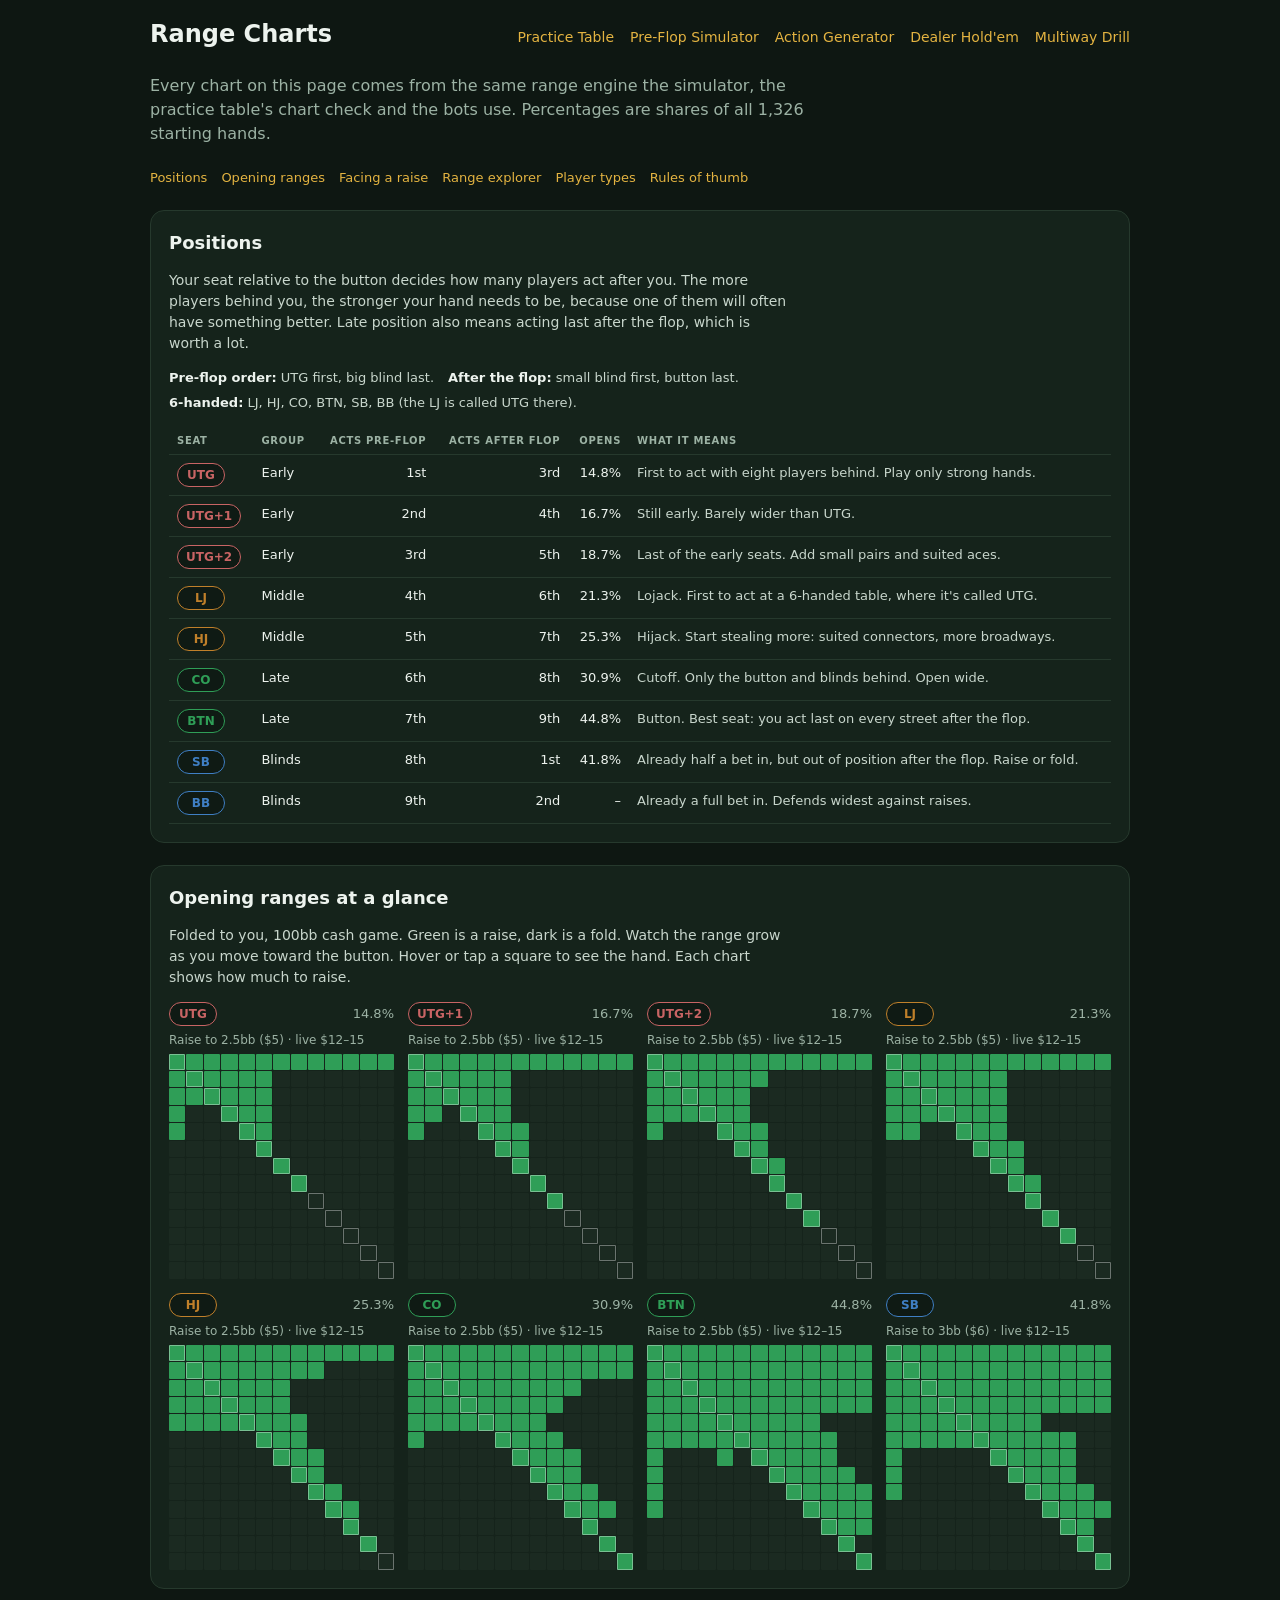
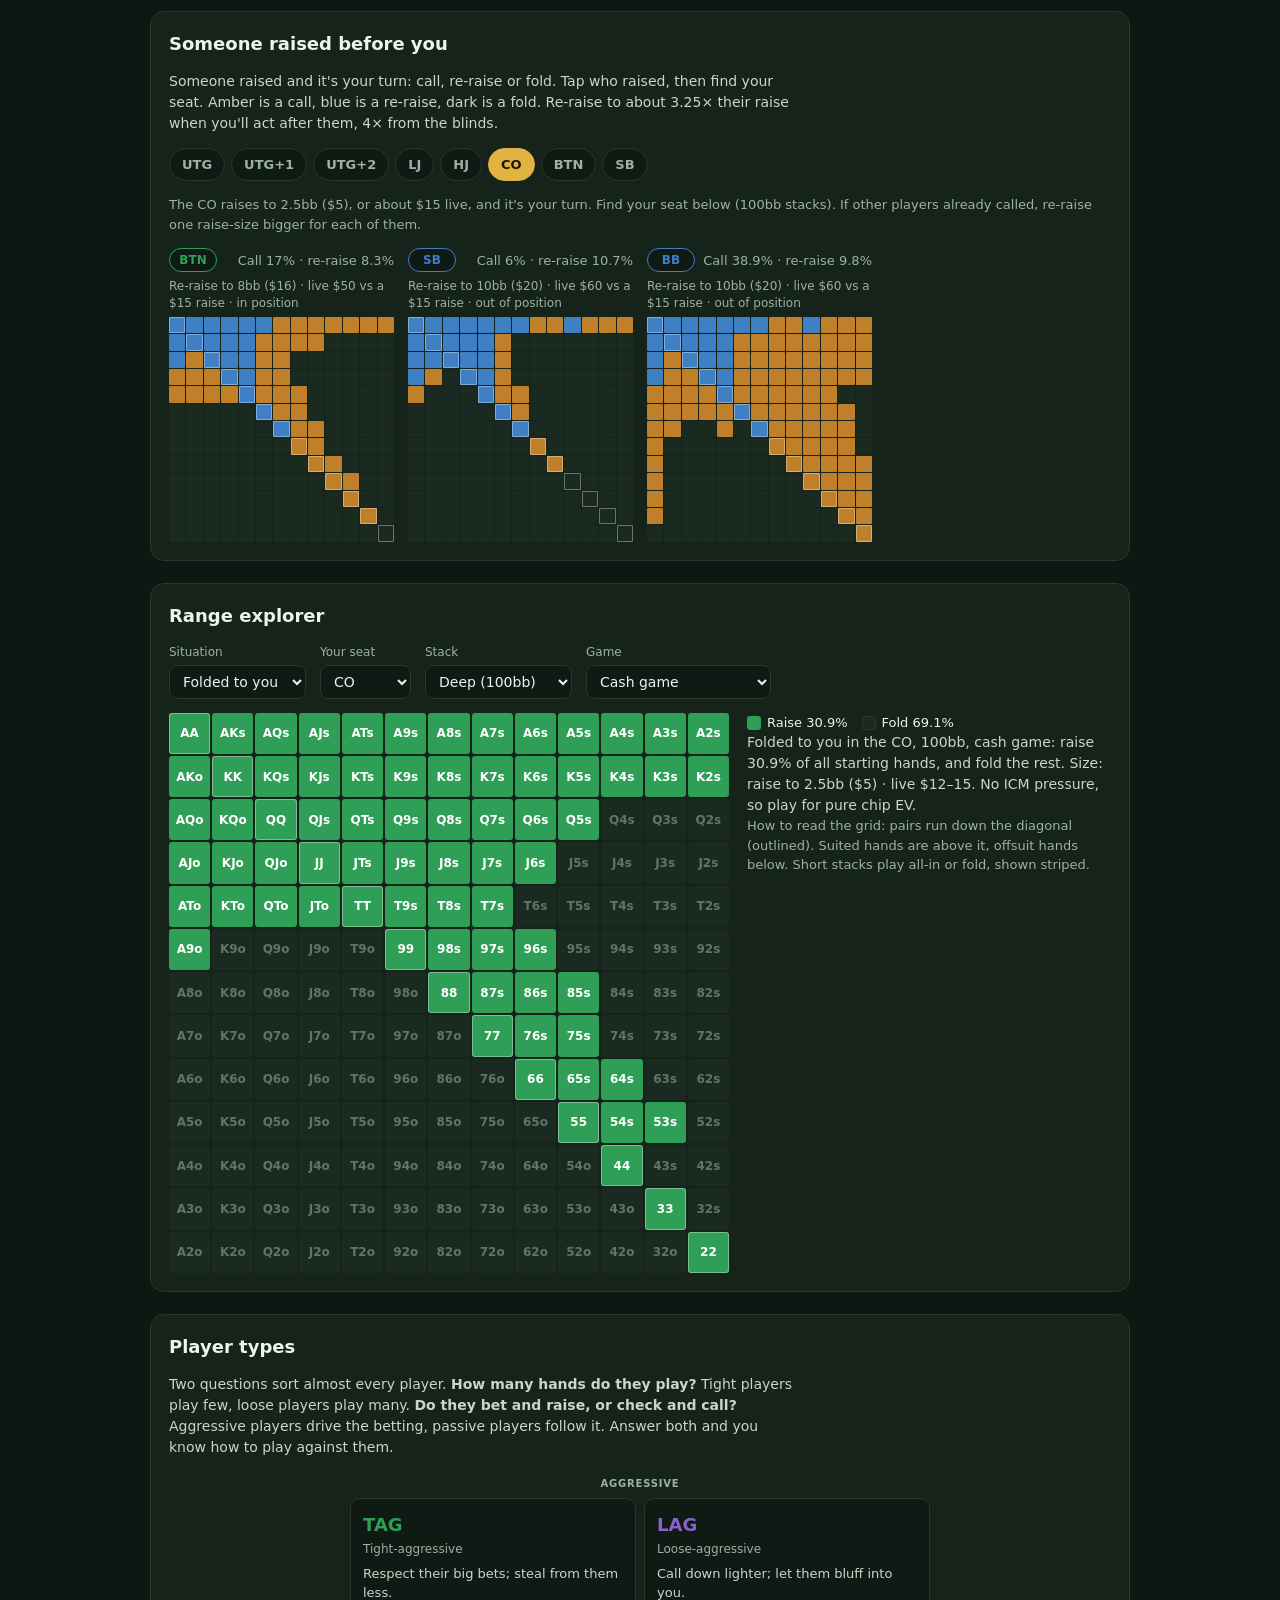
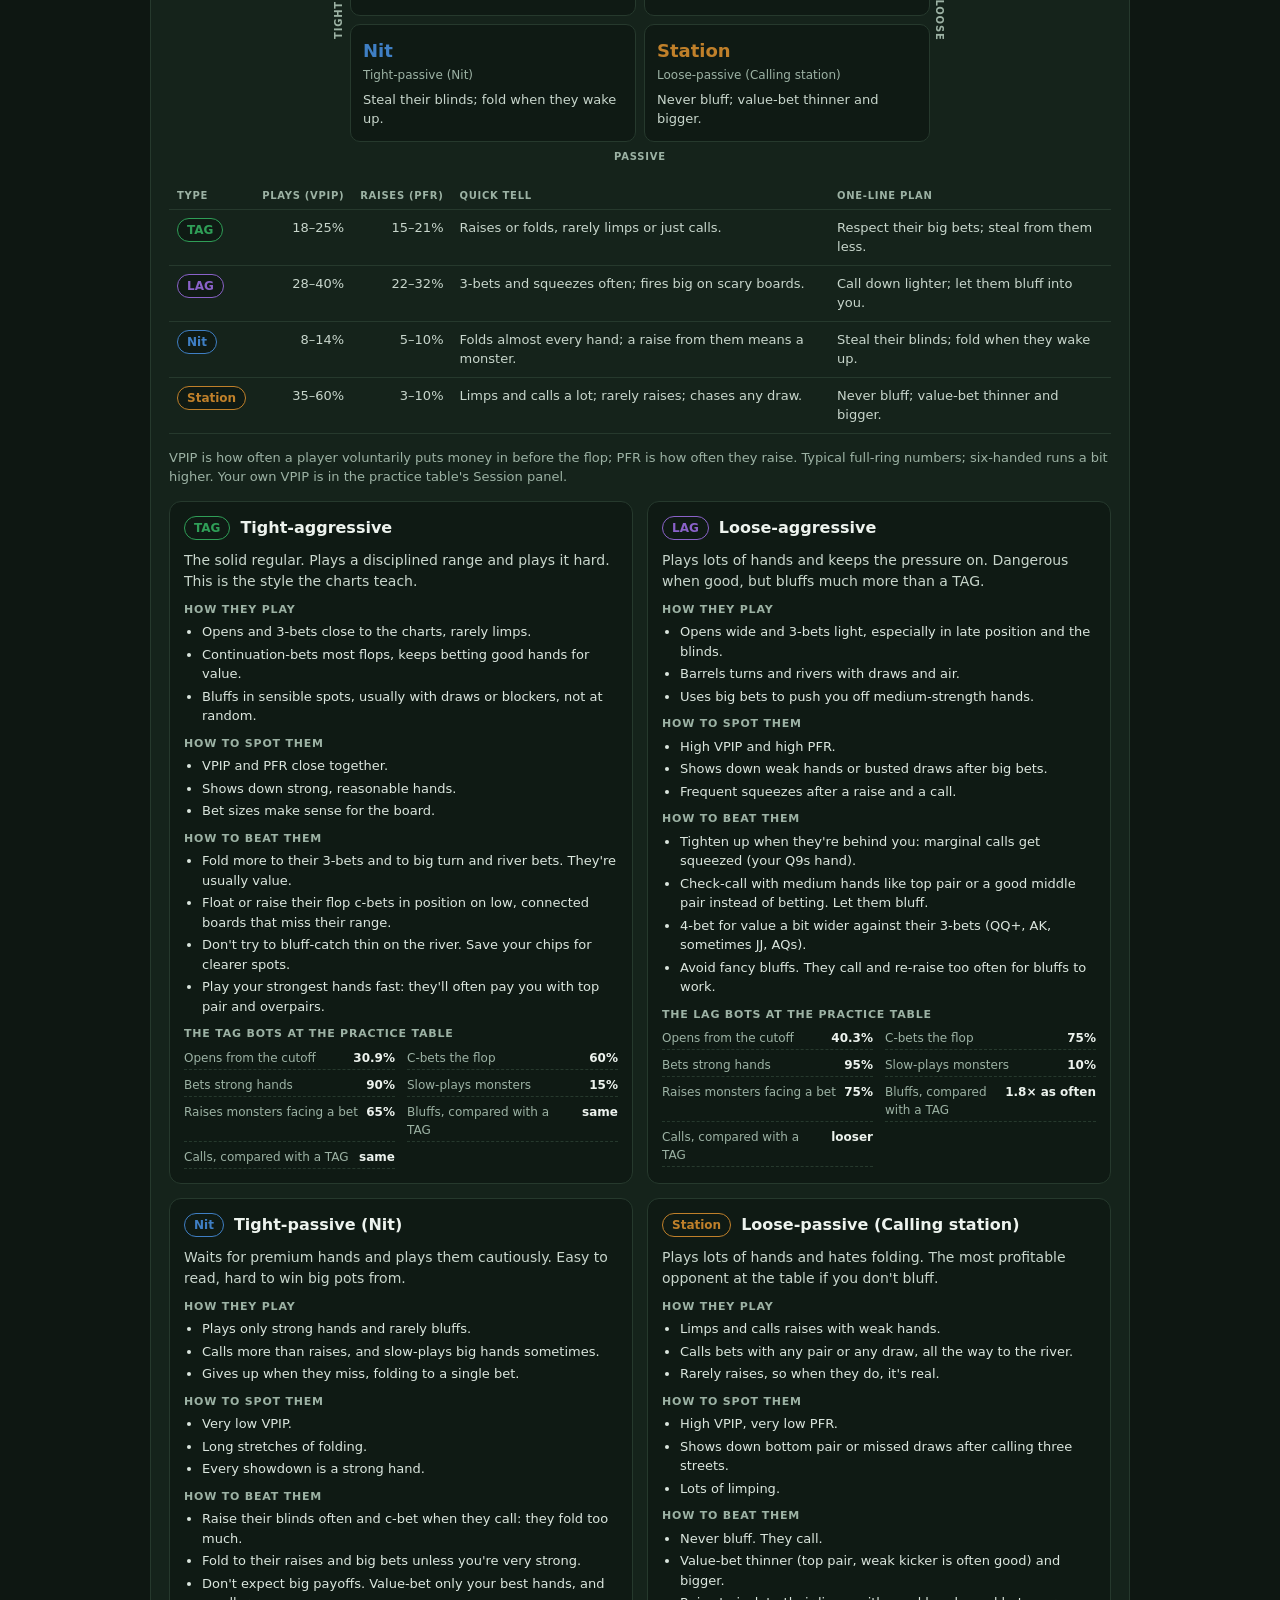
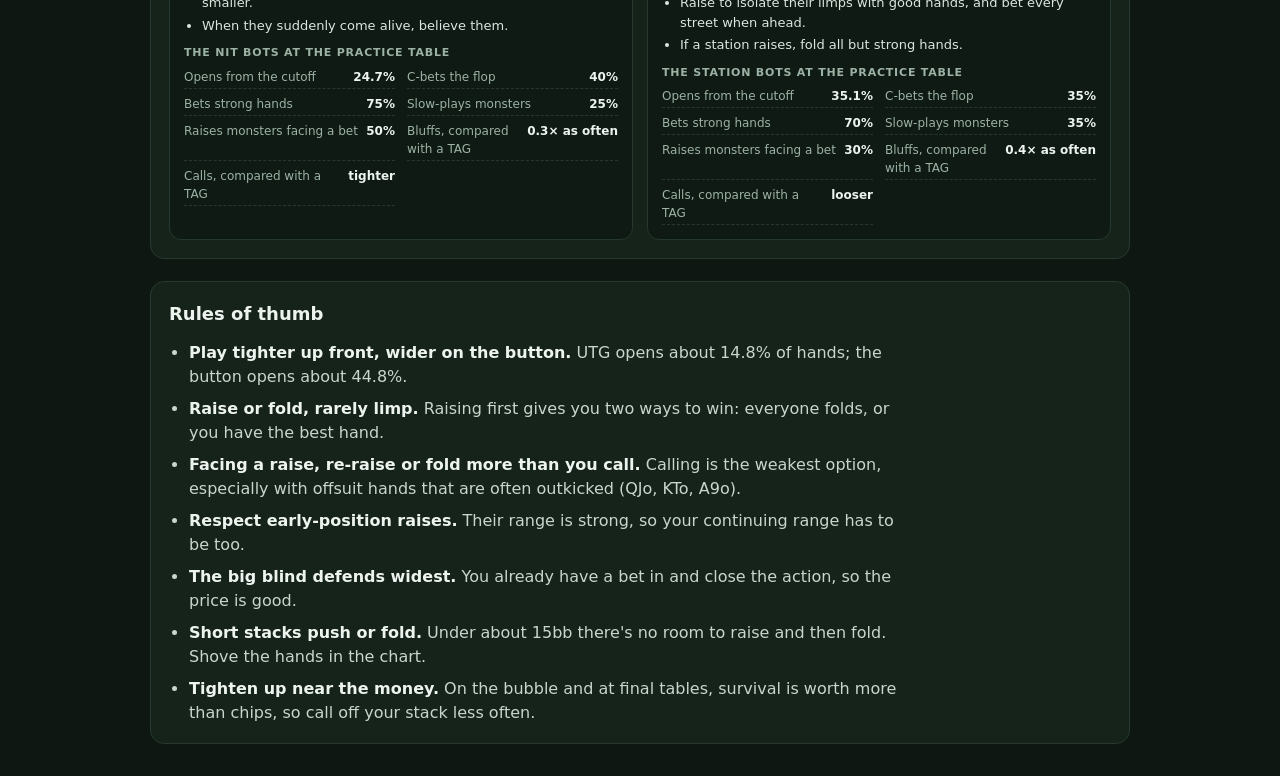
==== commit 36b36763: "Range charts: plain words for the facing-a-raise section Call / re-raise / fold instead of 3-bet jar" ====
--- a/charts.html
+++ b/charts.html
@@ -55,8 +55,8 @@
       </section>
 
       <section class="block" id="threebets" aria-labelledby="tb-title">
-        <h2 id="tb-title">When someone raises before you</h2>
-        <p class="lede">Someone opens and the action is on you. Pick who raised to see what to do from every seat after them: blue is a 3-bet (re-raise), amber is a call, dark is a fold. 3-bet about 3.25× the open when you'll have position, 4× from the blinds.</p>
+        <h2 id="tb-title">Someone raised before you</h2>
+        <p class="lede">Someone raised and it's your turn: call, re-raise or fold. Tap who raised, then find your seat. Amber is a call, blue is a re-raise, dark is a fold. Re-raise to about 3.25× their raise when you'll act after them, 4× from the blinds.</p>
         <div class="raiser-pick" id="raiser-pick" role="group" aria-label="Who raised"></div>
         <p class="how" id="tb-note"></p>
         <div class="glance" id="tb-glance"></div>
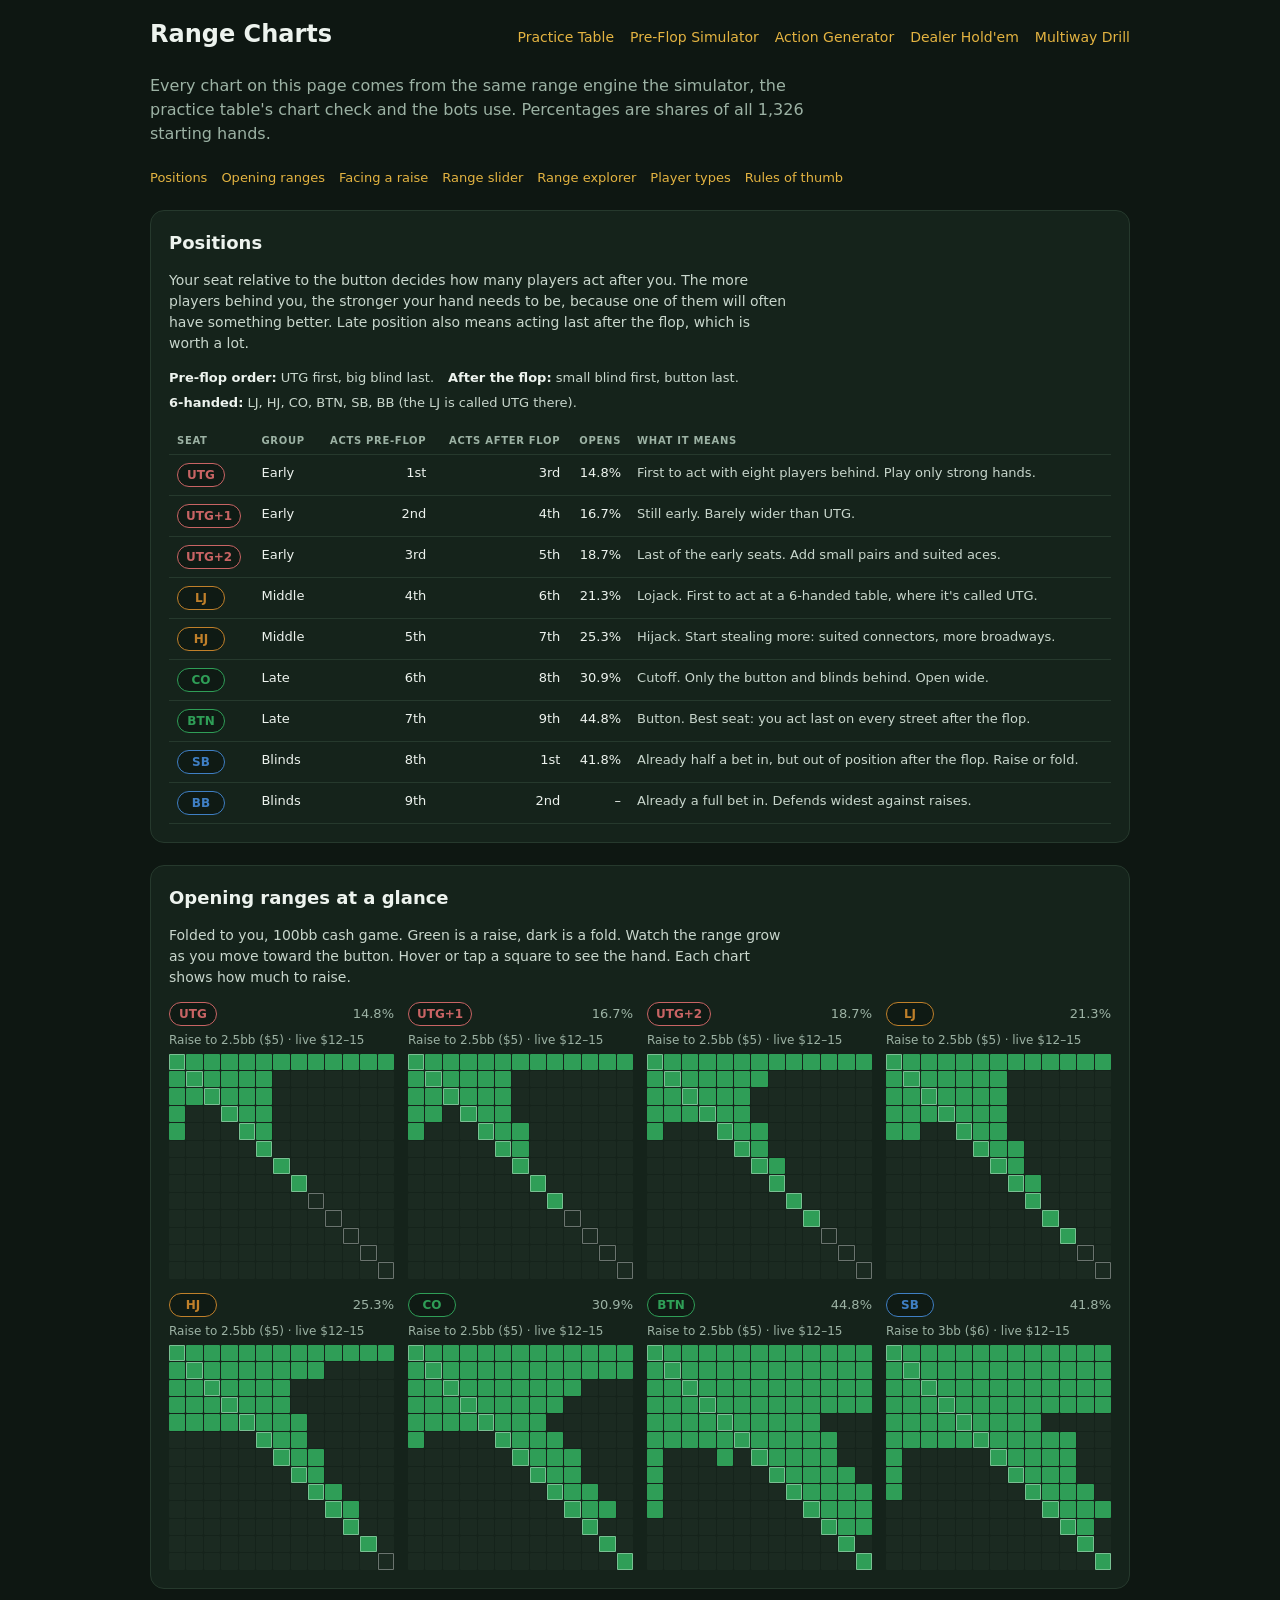
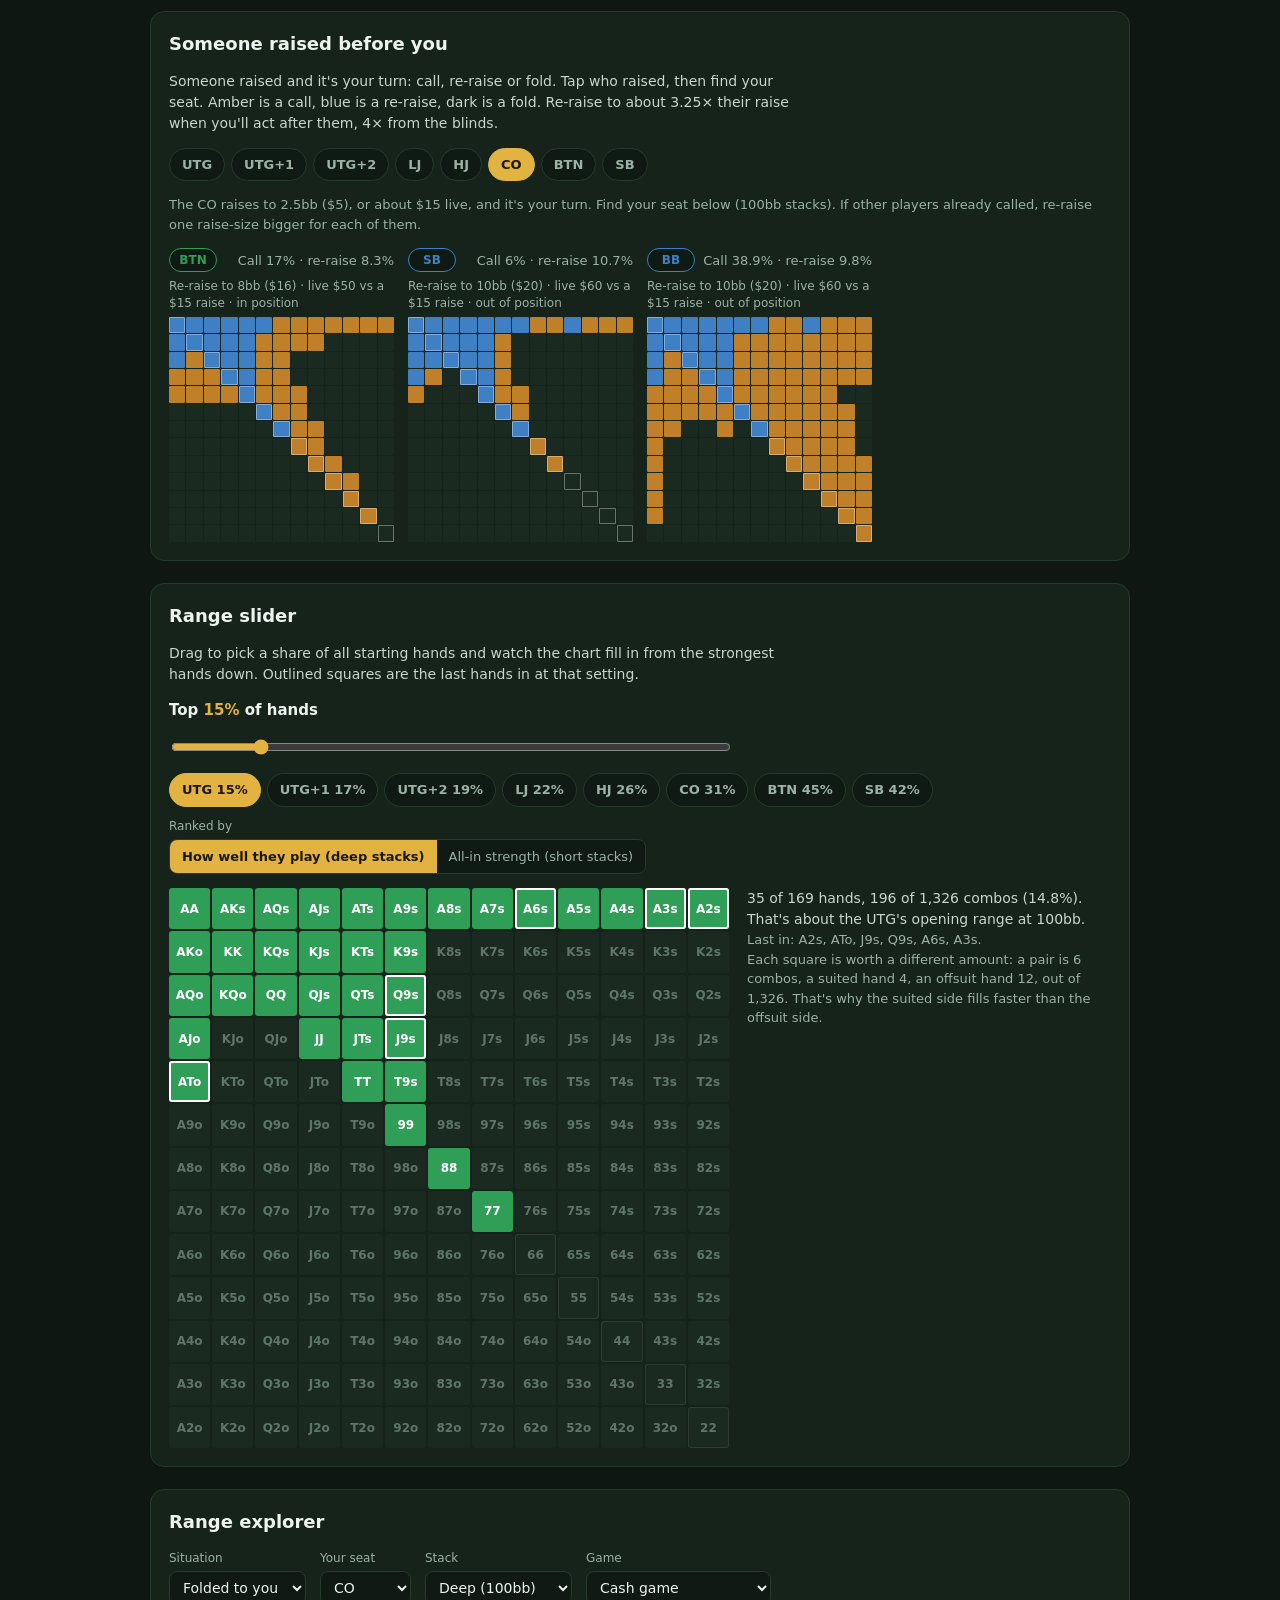
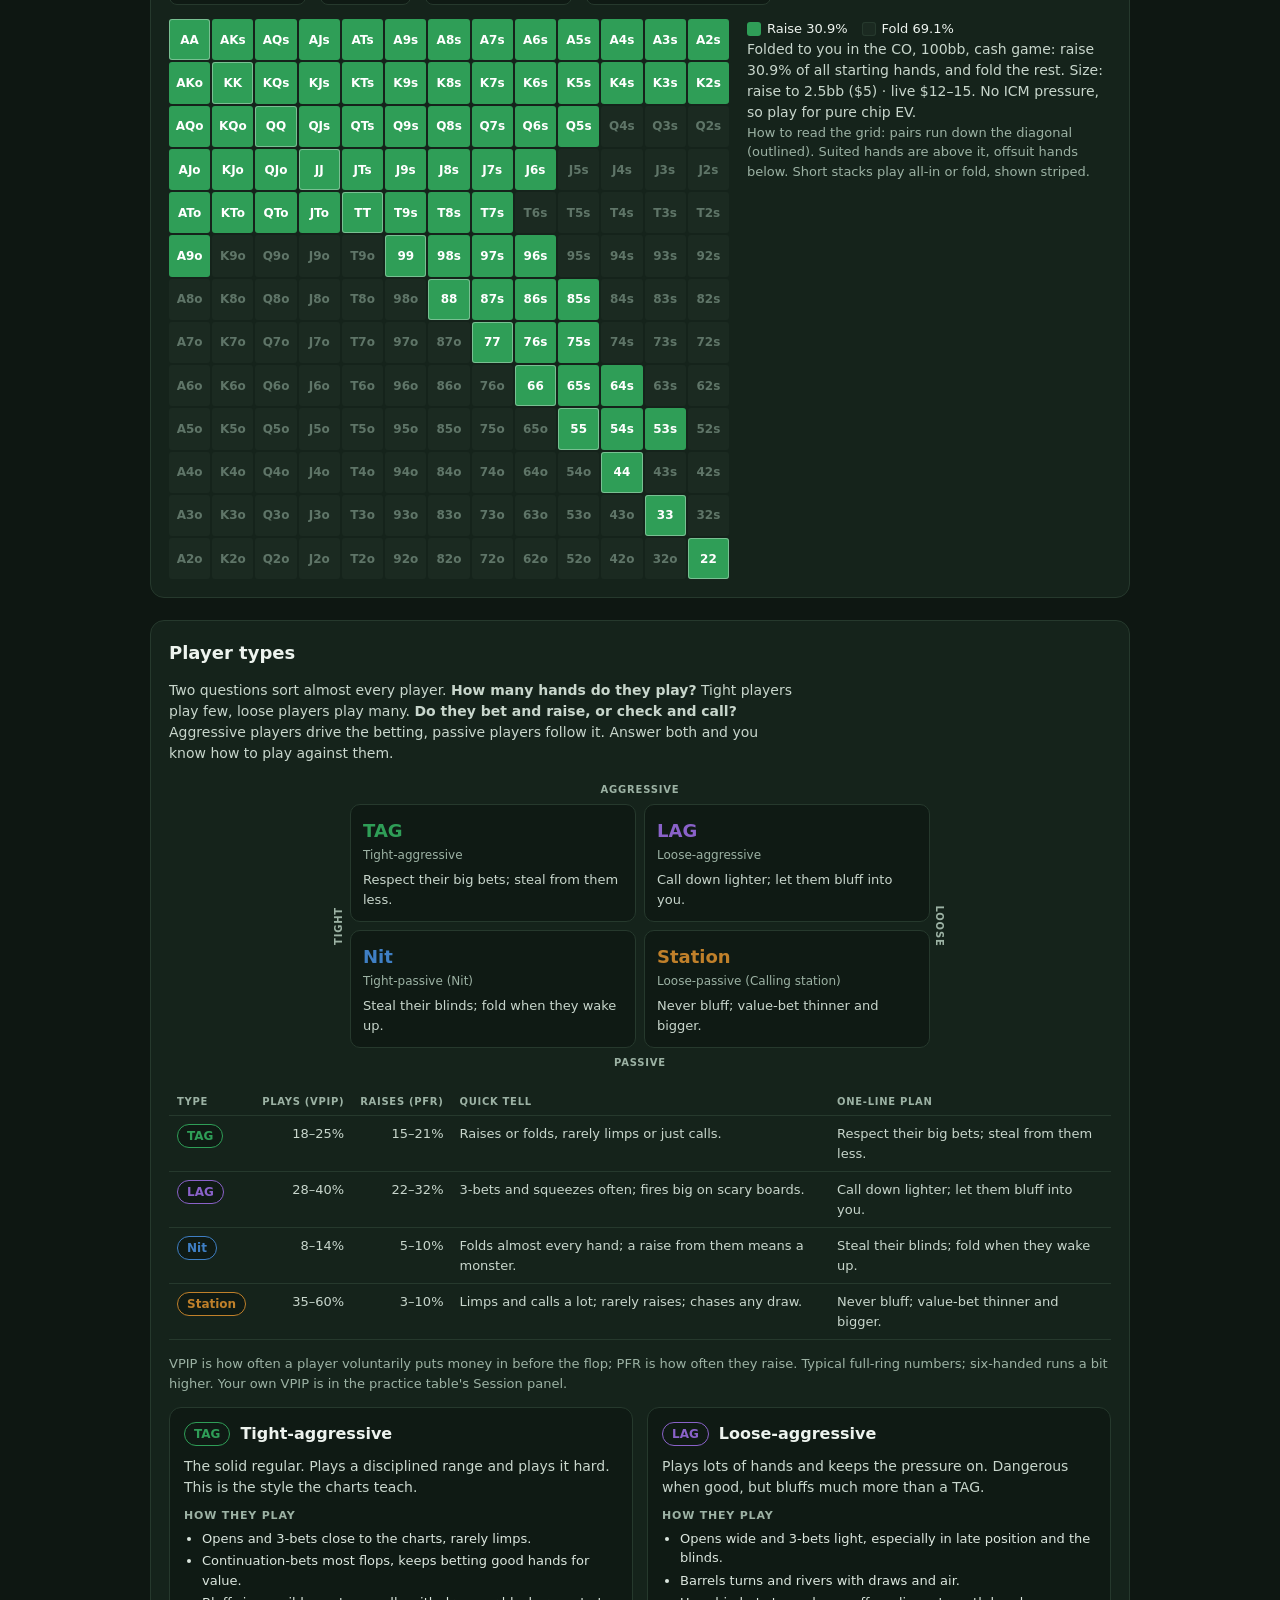
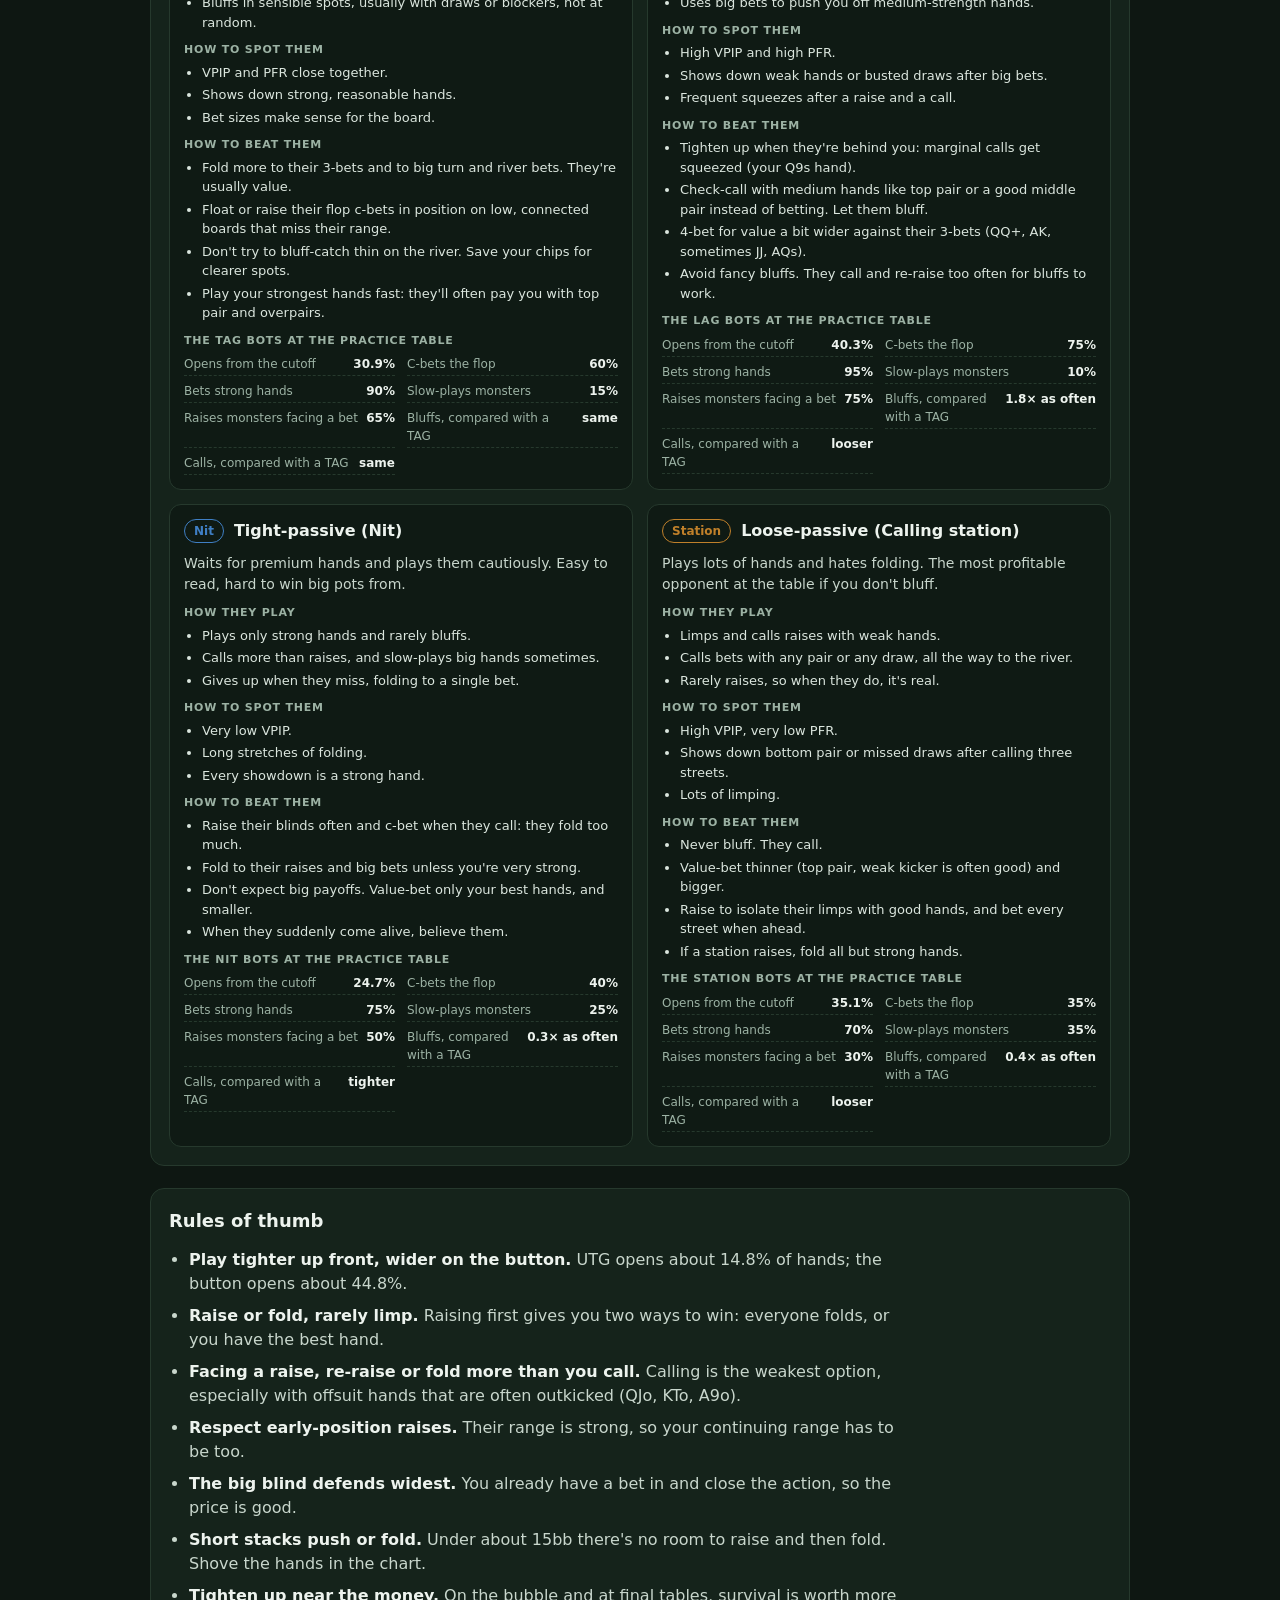
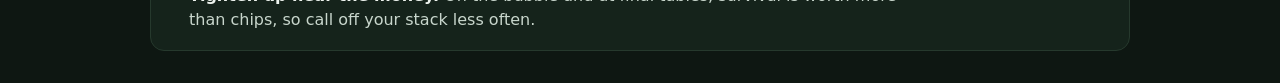
==== commit 8890deca: "Range charts: add a range slider Drag 0-100% and the 13x13 grid shades the top share of starting han" ====
--- a/charts.html
+++ b/charts.html
@@ -5,7 +5,7 @@
     <meta name="viewport" content="width=device-width, initial-scale=1, viewport-fit=cover" />
     <meta name="description" content="Texas Hold'em position guide and pre-flop range charts for every seat, stack depth and tournament stage." />
     <title>Hold'em Range Charts</title>
-    <link rel="stylesheet" href="charts.css?v=31" />
+    <link rel="stylesheet" href="charts.css?v=33" />
     <link rel="icon" type="image/png" href="casino.png" />
   </head>
   <body>
@@ -25,6 +25,7 @@
         <a href="#positions">Positions</a>
         <a href="#opening">Opening ranges</a>
         <a href="#threebets">Facing a raise</a>
+        <a href="#slider">Range slider</a>
         <a href="#explorer">Range explorer</a>
         <a href="#players">Player types</a>
         <a href="#rules">Rules of thumb</a>
@@ -60,6 +61,31 @@
         <div class="raiser-pick" id="raiser-pick" role="group" aria-label="Who raised"></div>
         <p class="how" id="tb-note"></p>
         <div class="glance" id="tb-glance"></div>
+      </section>
+
+      <section class="block" id="slider" aria-labelledby="rs-title">
+        <h2 id="rs-title">Range slider</h2>
+        <p class="lede">Drag to pick a share of all starting hands and watch the chart fill in from the strongest hands down. Outlined squares are the last hands in at that setting.</p>
+        <div class="rs-controls">
+          <label class="rs-label" for="rs-slider">Top <output id="rs-out">15%</output> of hands</label>
+          <input type="range" id="rs-slider" min="0" max="100" step="0.5" value="15" />
+          <div class="rs-seats" id="rs-seats" role="group" aria-label="Jump to a seat's opening range"></div>
+          <div class="rs-rank">
+            <span class="field-label" id="rs-rank-label">Ranked by</span>
+            <div class="rs-toggle" id="rs-rank" role="group" aria-labelledby="rs-rank-label">
+              <button type="button" data-rank="play" class="on" aria-pressed="true">How well they play (deep stacks)</button>
+              <button type="button" data-rank="shove" aria-pressed="false">All-in strength (short stacks)</button>
+            </div>
+          </div>
+        </div>
+        <div class="explorer-body">
+          <div id="rs-grid"></div>
+          <div class="explorer-side">
+            <p class="summary" id="rs-summary"></p>
+            <p class="how" id="rs-edge"></p>
+            <p class="how">Each square is worth a different amount: a pair is 6 combos, a suited hand 4, an offsuit hand 12, out of 1,326. That's why the suited side fills faster than the offsuit side.</p>
+          </div>
+        </div>
       </section>
 
       <section class="block" id="explorer" aria-labelledby="ex-title">
@@ -143,6 +169,6 @@
 
     <script src="engine.js?v=29"></script>
     <script src="bots.js?v=29"></script>
-    <script src="charts.js?v=31"></script>
+    <script src="charts.js?v=32"></script>
   </body>
 </html>
--- a/charts.css
+++ b/charts.css
@@ -217,3 +217,20 @@
 }
 .raiser.on { background: var(--brass); color: #1c1606; border-color: var(--brass); }
 .raiser:focus-visible { outline: 2px solid var(--brass); outline-offset: 2px; }
+
+/* Range slider */
+.rs-controls { display: flex; flex-direction: column; gap: 10px; }
+.rs-label { font-size: 15px; font-weight: 600; }
+.rs-label output { color: var(--brass); font-variant-numeric: tabular-nums; }
+#rs-slider { width: 100%; max-width: 560px; accent-color: var(--brass); height: 28px; }
+.rs-seats { display: flex; flex-wrap: wrap; gap: 6px; }
+.rs-rank { display: flex; flex-direction: column; gap: 4px; }
+.rs-toggle { display: inline-flex; flex-wrap: wrap; border: 1px solid var(--line); border-radius: 8px; overflow: hidden; background: var(--panel-2); align-self: flex-start; }
+.rs-toggle button { font: inherit; font-size: 13px; padding: 7px 12px; border: none; background: transparent; color: var(--muted); cursor: pointer; }
+.rs-toggle button.on { background: var(--brass); color: #1c1606; font-weight: 700; }
+.rs-toggle button:focus-visible { outline: 2px solid var(--brass); outline-offset: -2px; }
+.field-label { font-size: 12px; color: var(--muted); }
+.cell.edge { box-shadow: inset 0 0 0 2px #fff; }
+#rs-grid .cell.pair { box-shadow: none; }
+#rs-grid .cell.pair.a-fold { box-shadow: inset 0 0 0 1px rgba(255, 255, 255, 0.08); }
+#rs-grid .cell.edge { box-shadow: inset 0 0 0 2px #fff; }
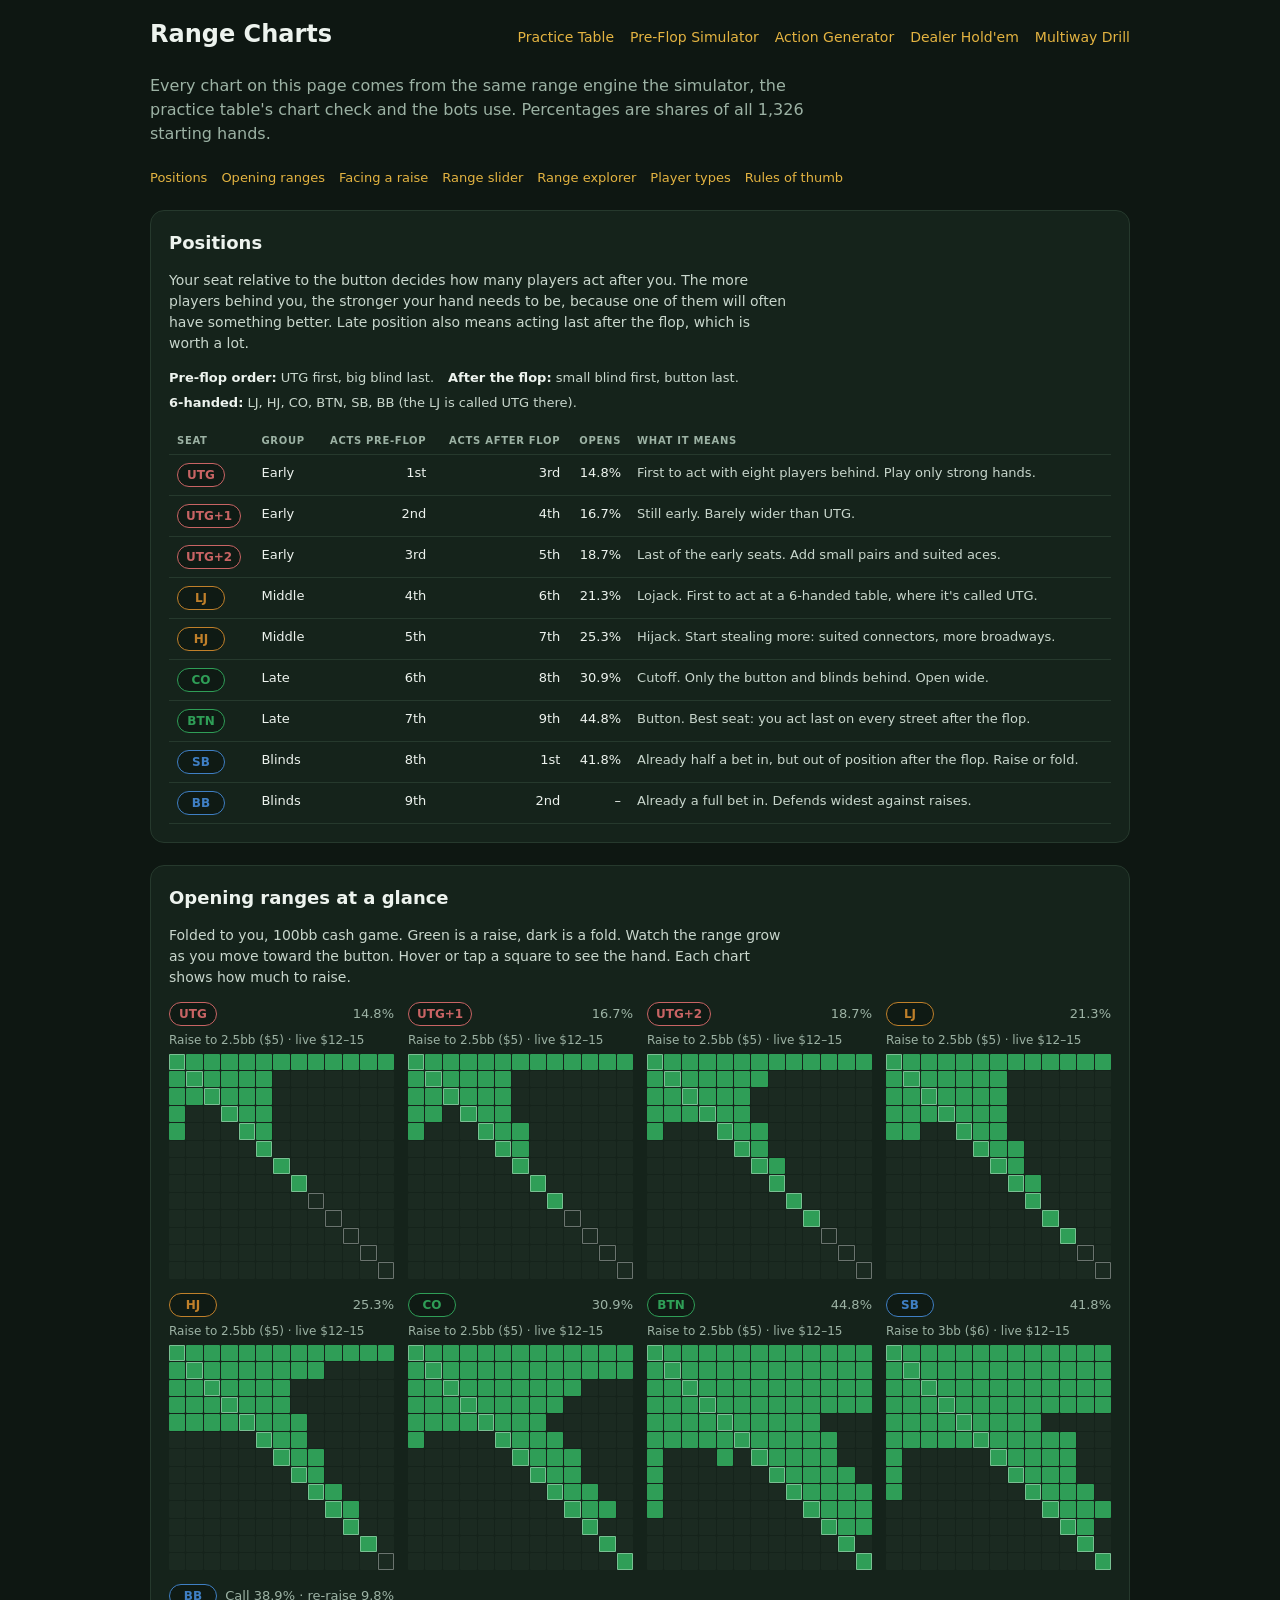
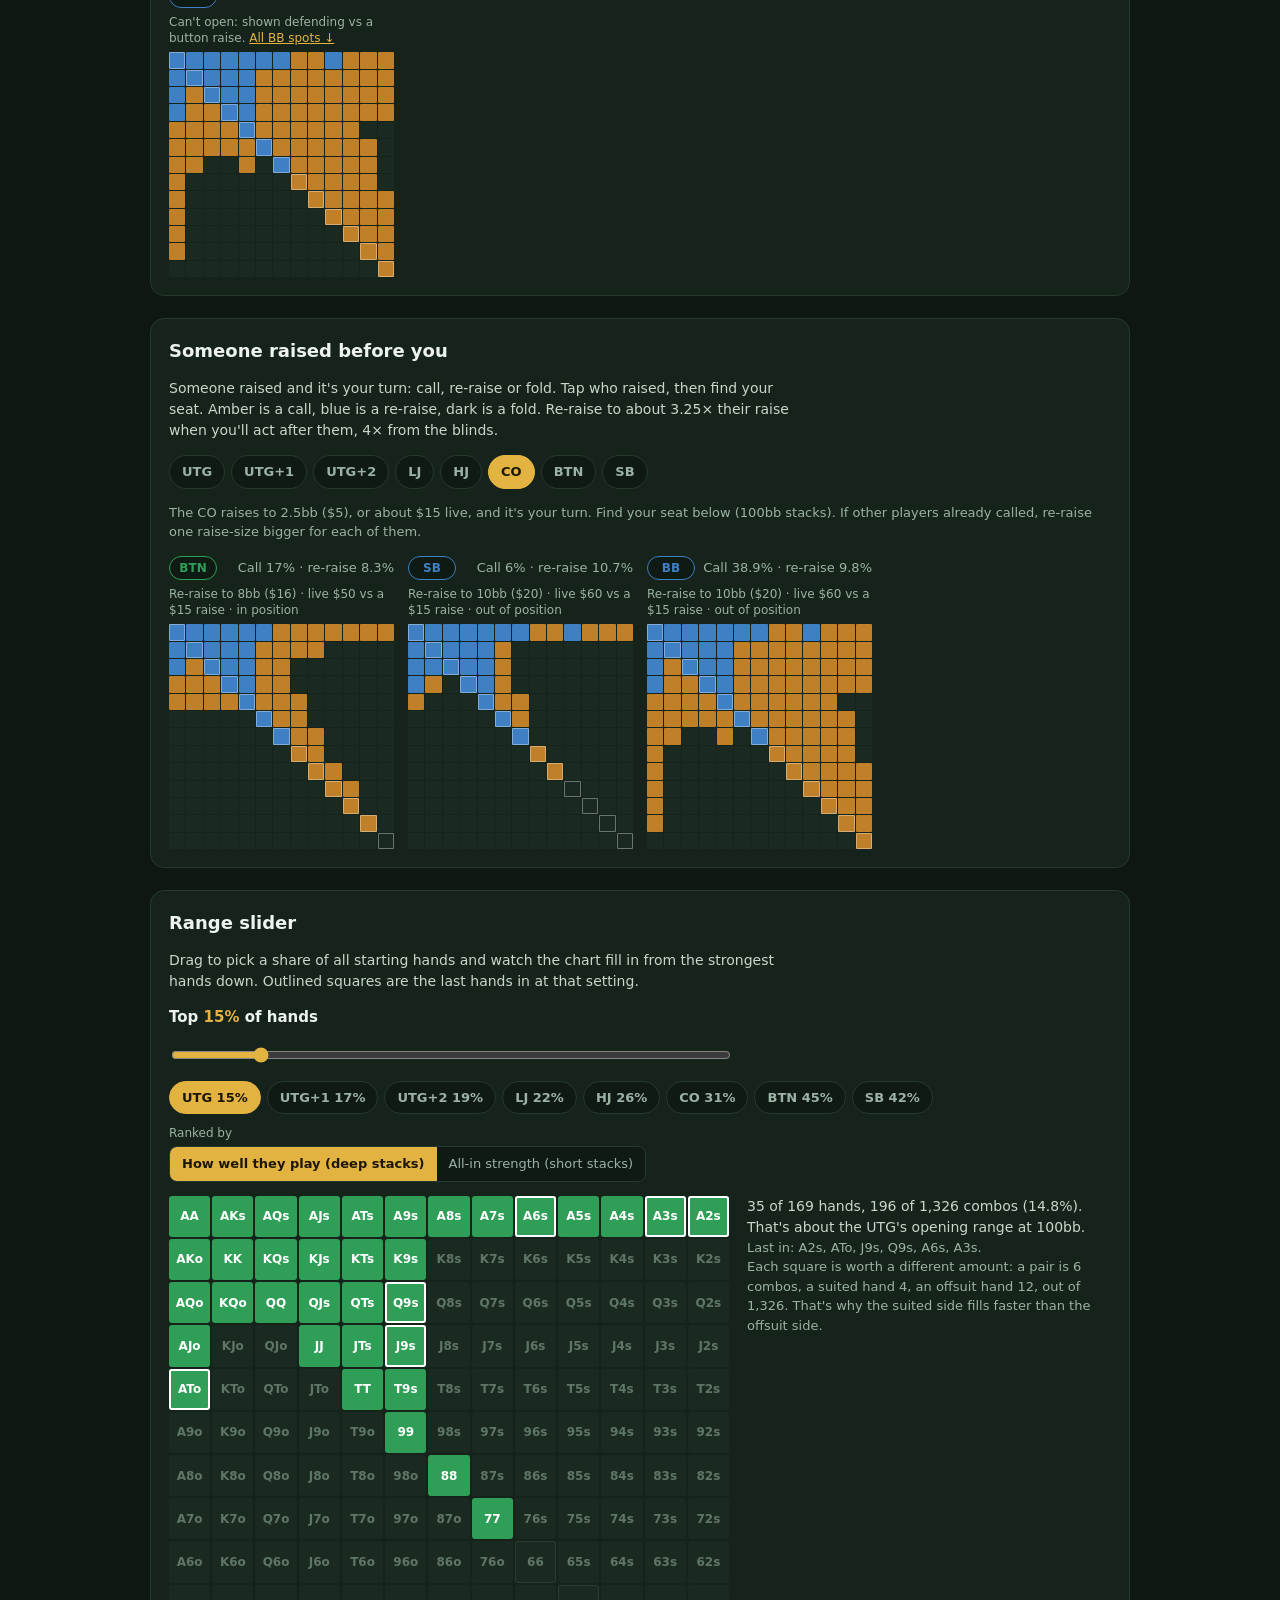
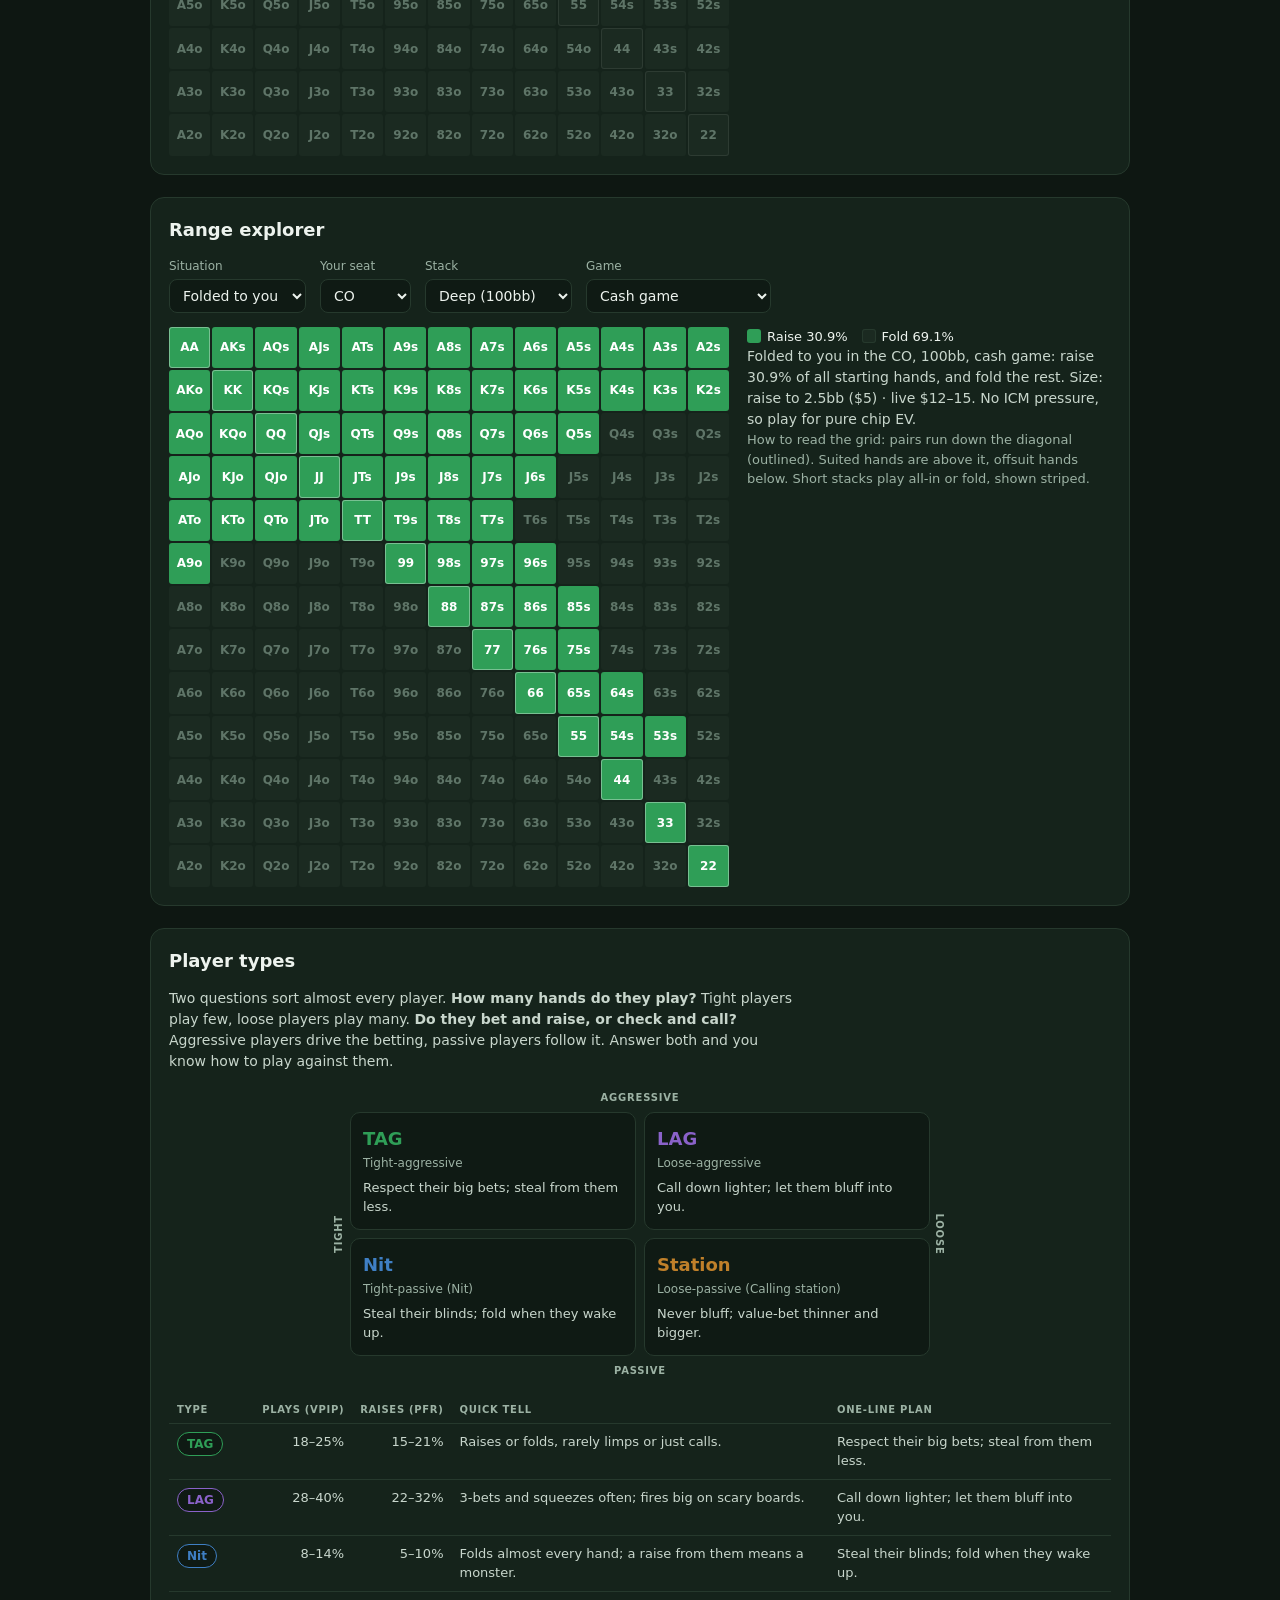
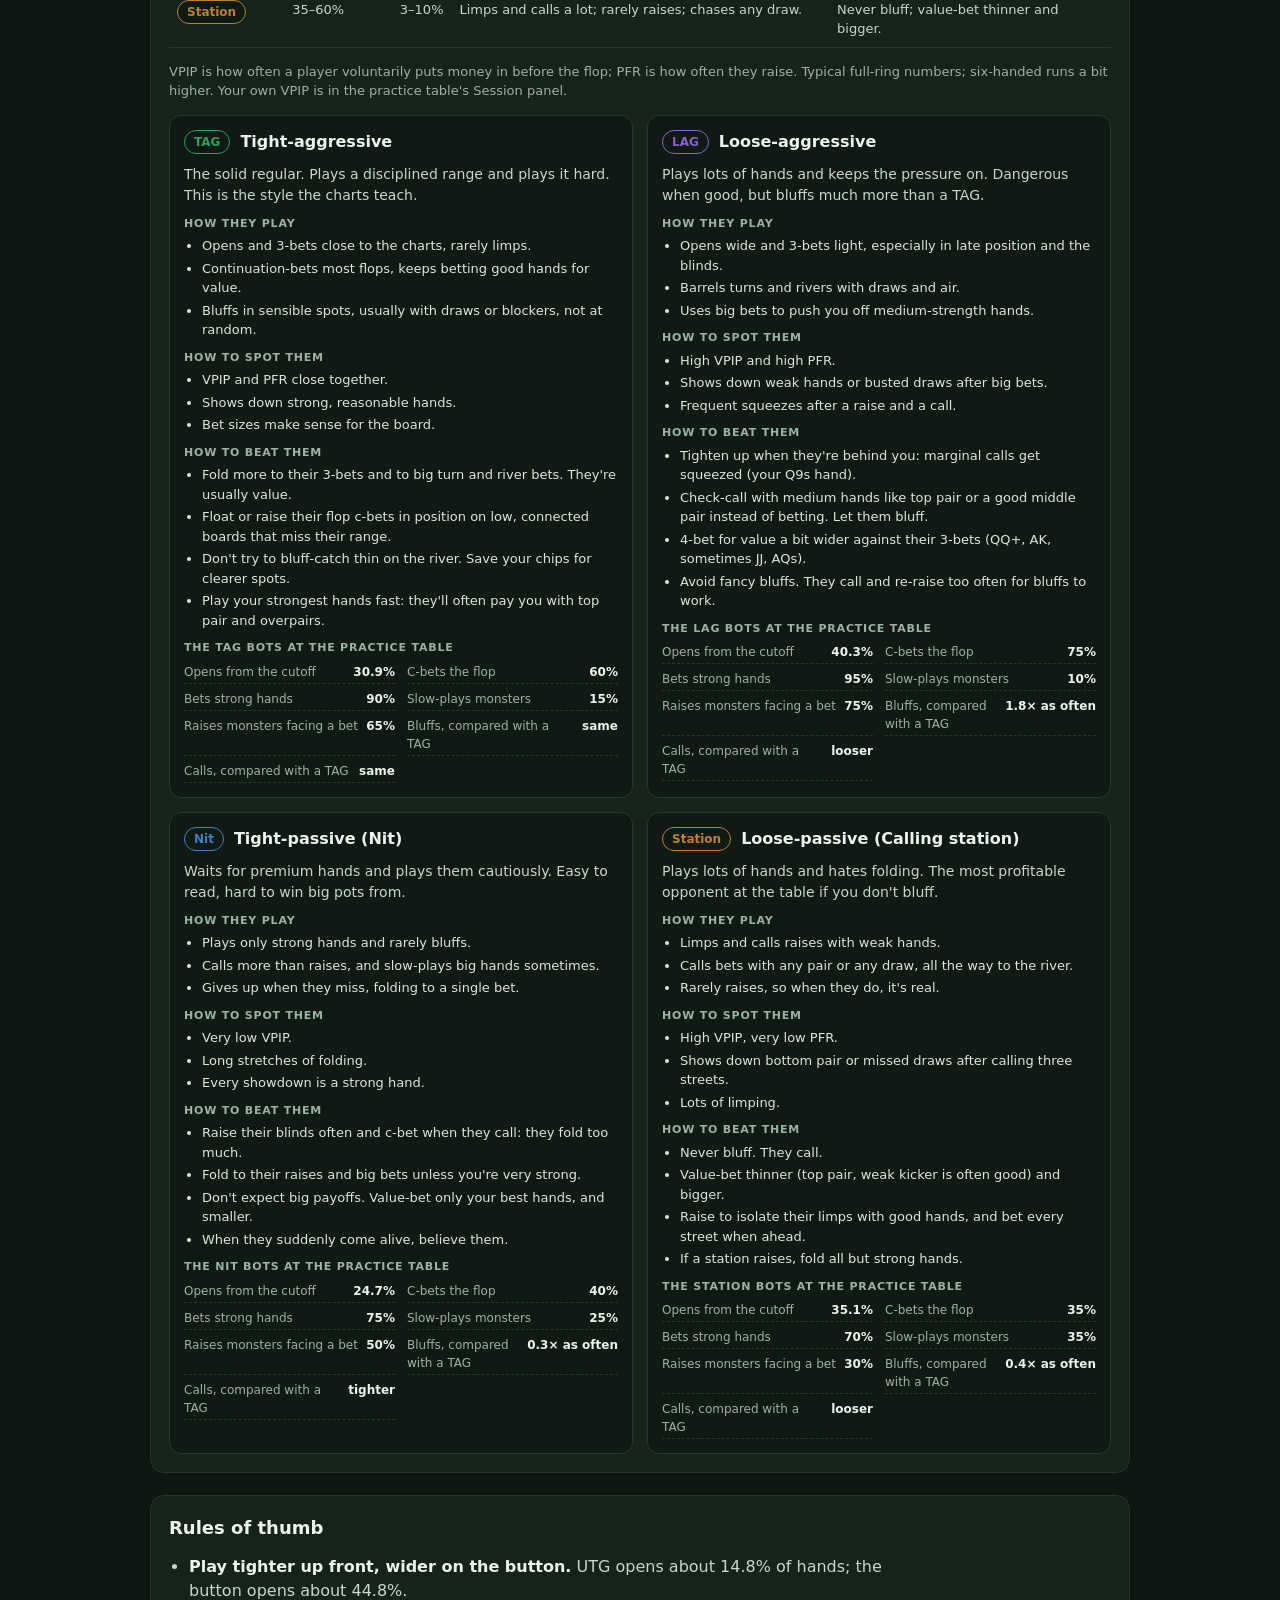
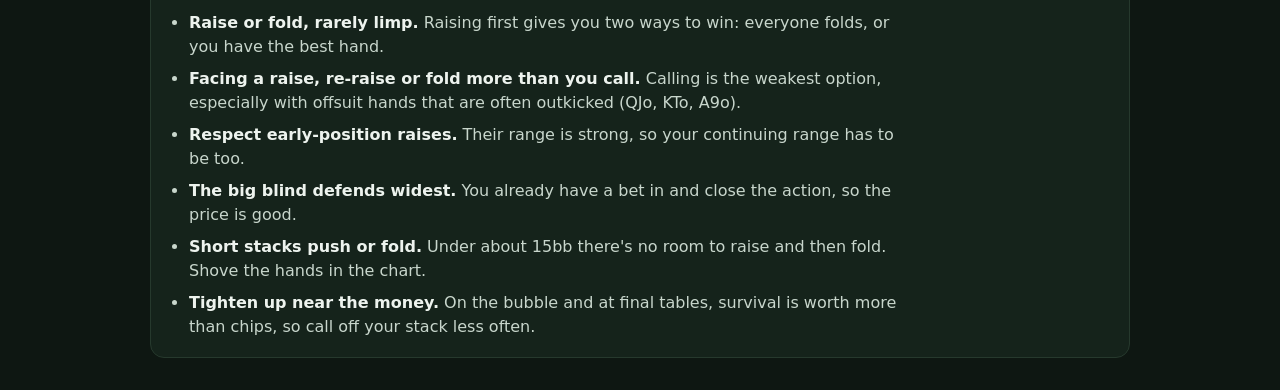
==== commit 165d96c1: "Range charts: add a BB tile to the opening ranges The BB can't open, so its tile shows its most comm" ====
--- a/charts.html
+++ b/charts.html
@@ -5,7 +5,7 @@
     <meta name="viewport" content="width=device-width, initial-scale=1, viewport-fit=cover" />
     <meta name="description" content="Texas Hold'em position guide and pre-flop range charts for every seat, stack depth and tournament stage." />
     <title>Hold'em Range Charts</title>
-    <link rel="stylesheet" href="charts.css?v=33" />
+    <link rel="stylesheet" href="charts.css?v=34" />
     <link rel="icon" type="image/png" href="casino.png" />
   </head>
   <body>
@@ -169,6 +169,6 @@
 
     <script src="engine.js?v=29"></script>
     <script src="bots.js?v=29"></script>
-    <script src="charts.js?v=32"></script>
+    <script src="charts.js?v=34"></script>
   </body>
 </html>
--- a/charts.css
+++ b/charts.css
@@ -234,3 +234,5 @@
 #rs-grid .cell.pair { box-shadow: none; }
 #rs-grid .cell.pair.a-fold { box-shadow: inset 0 0 0 1px rgba(255, 255, 255, 0.08); }
 #rs-grid .cell.edge { box-shadow: inset 0 0 0 2px #fff; }
+.bb-tile .size-line a { color: var(--brass); }
+.glance .bb-tile { grid-column: auto; }
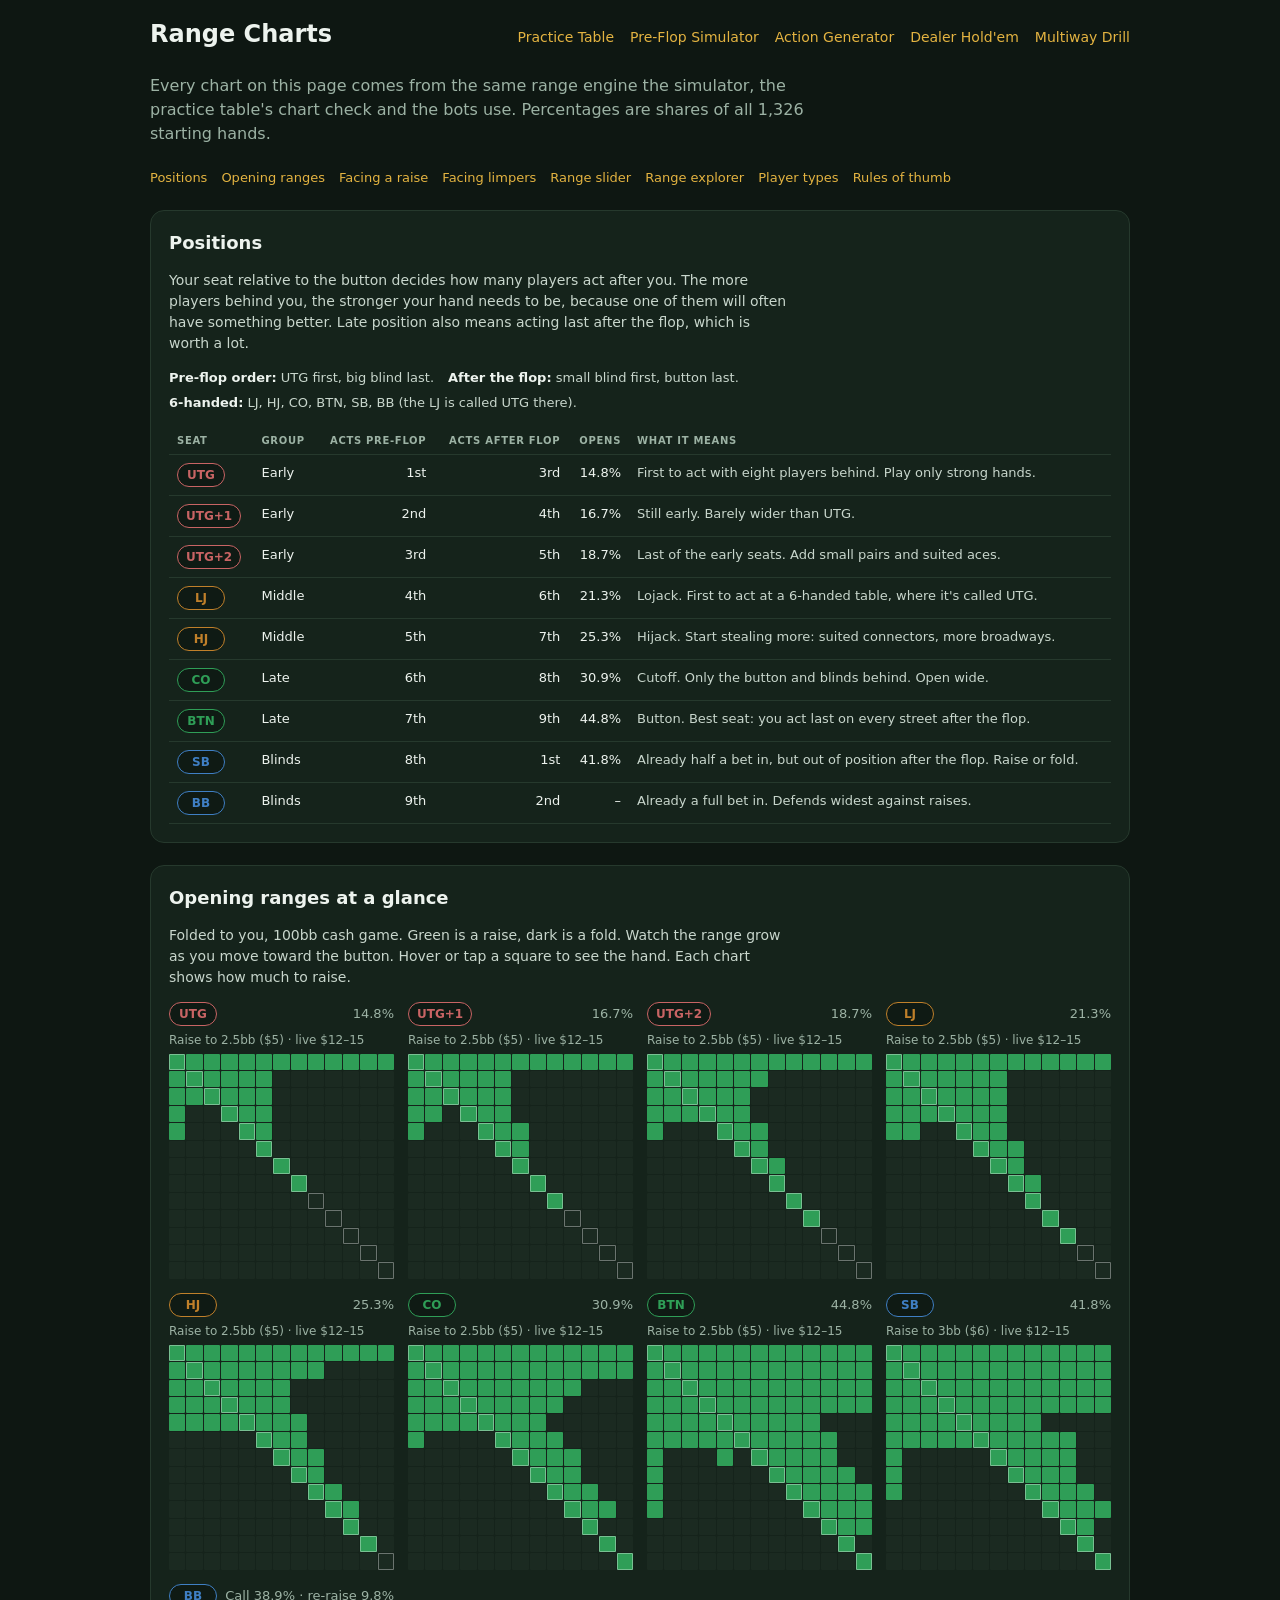
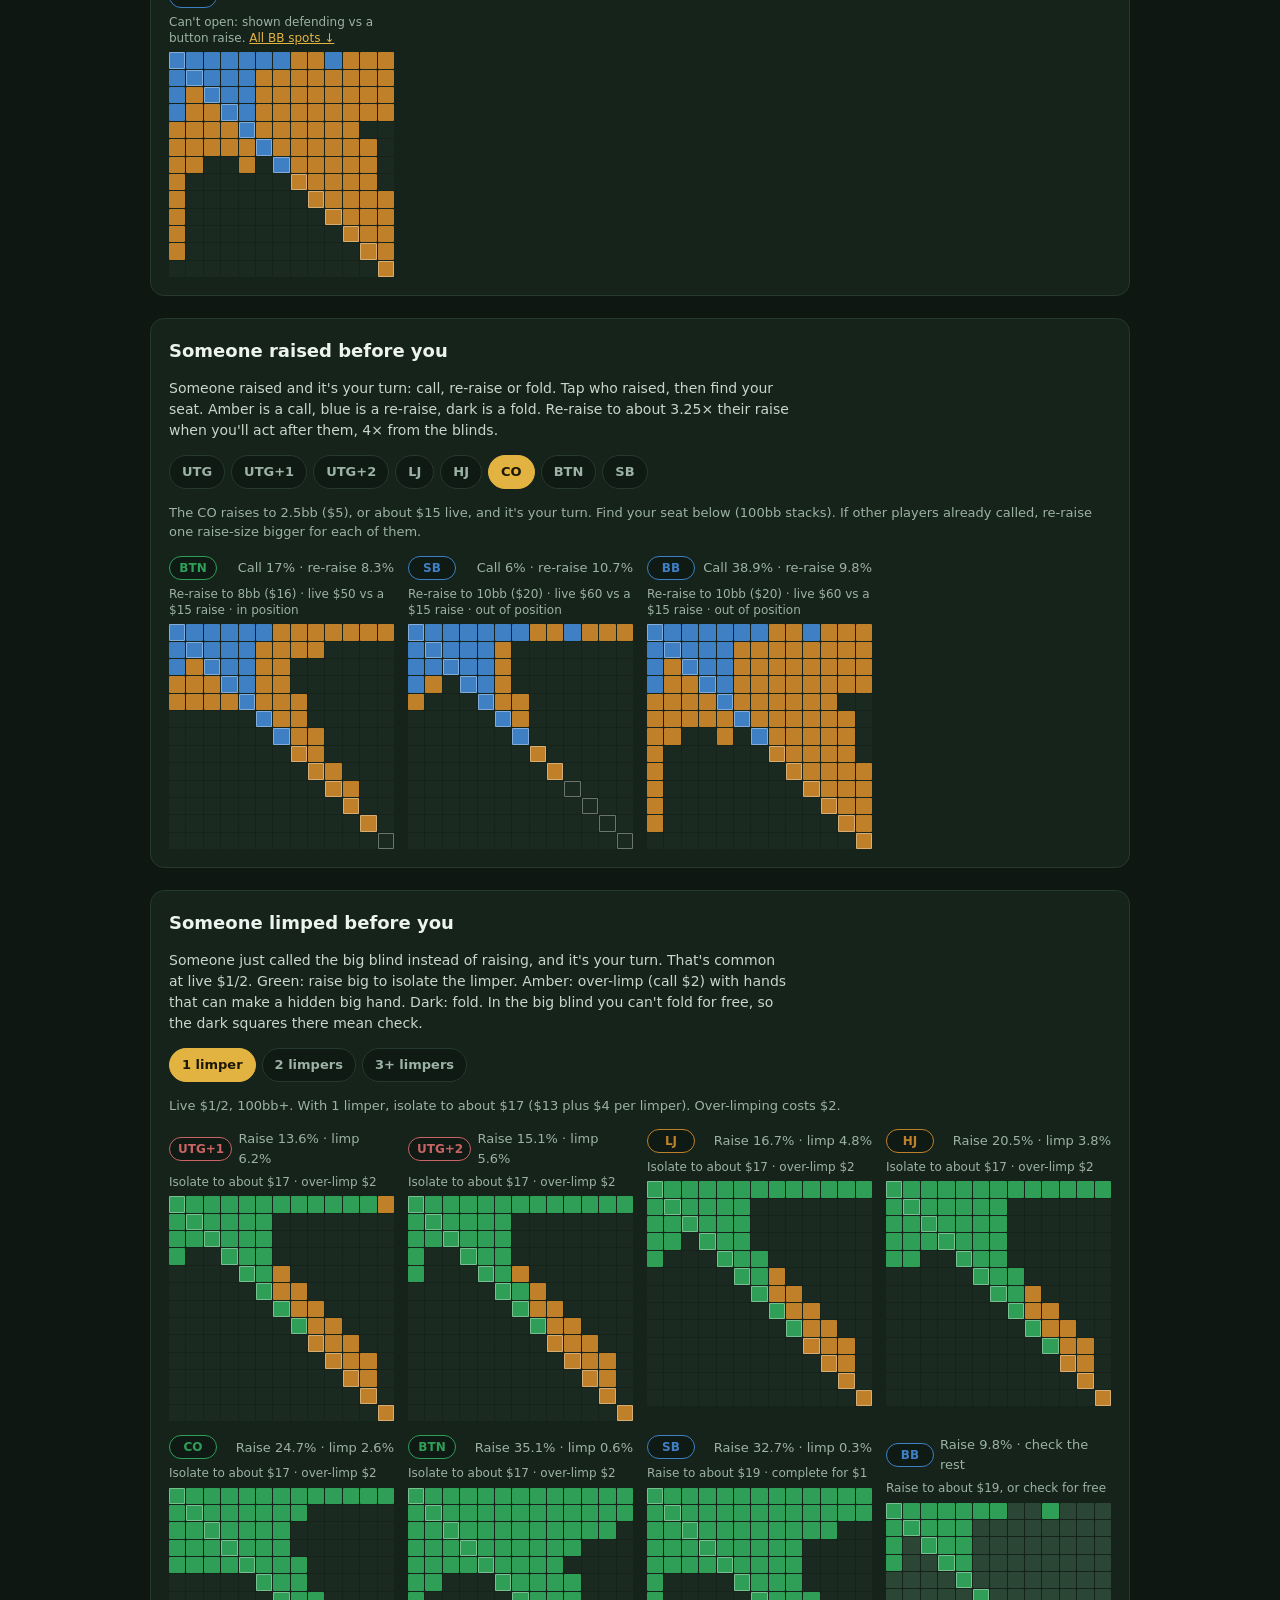
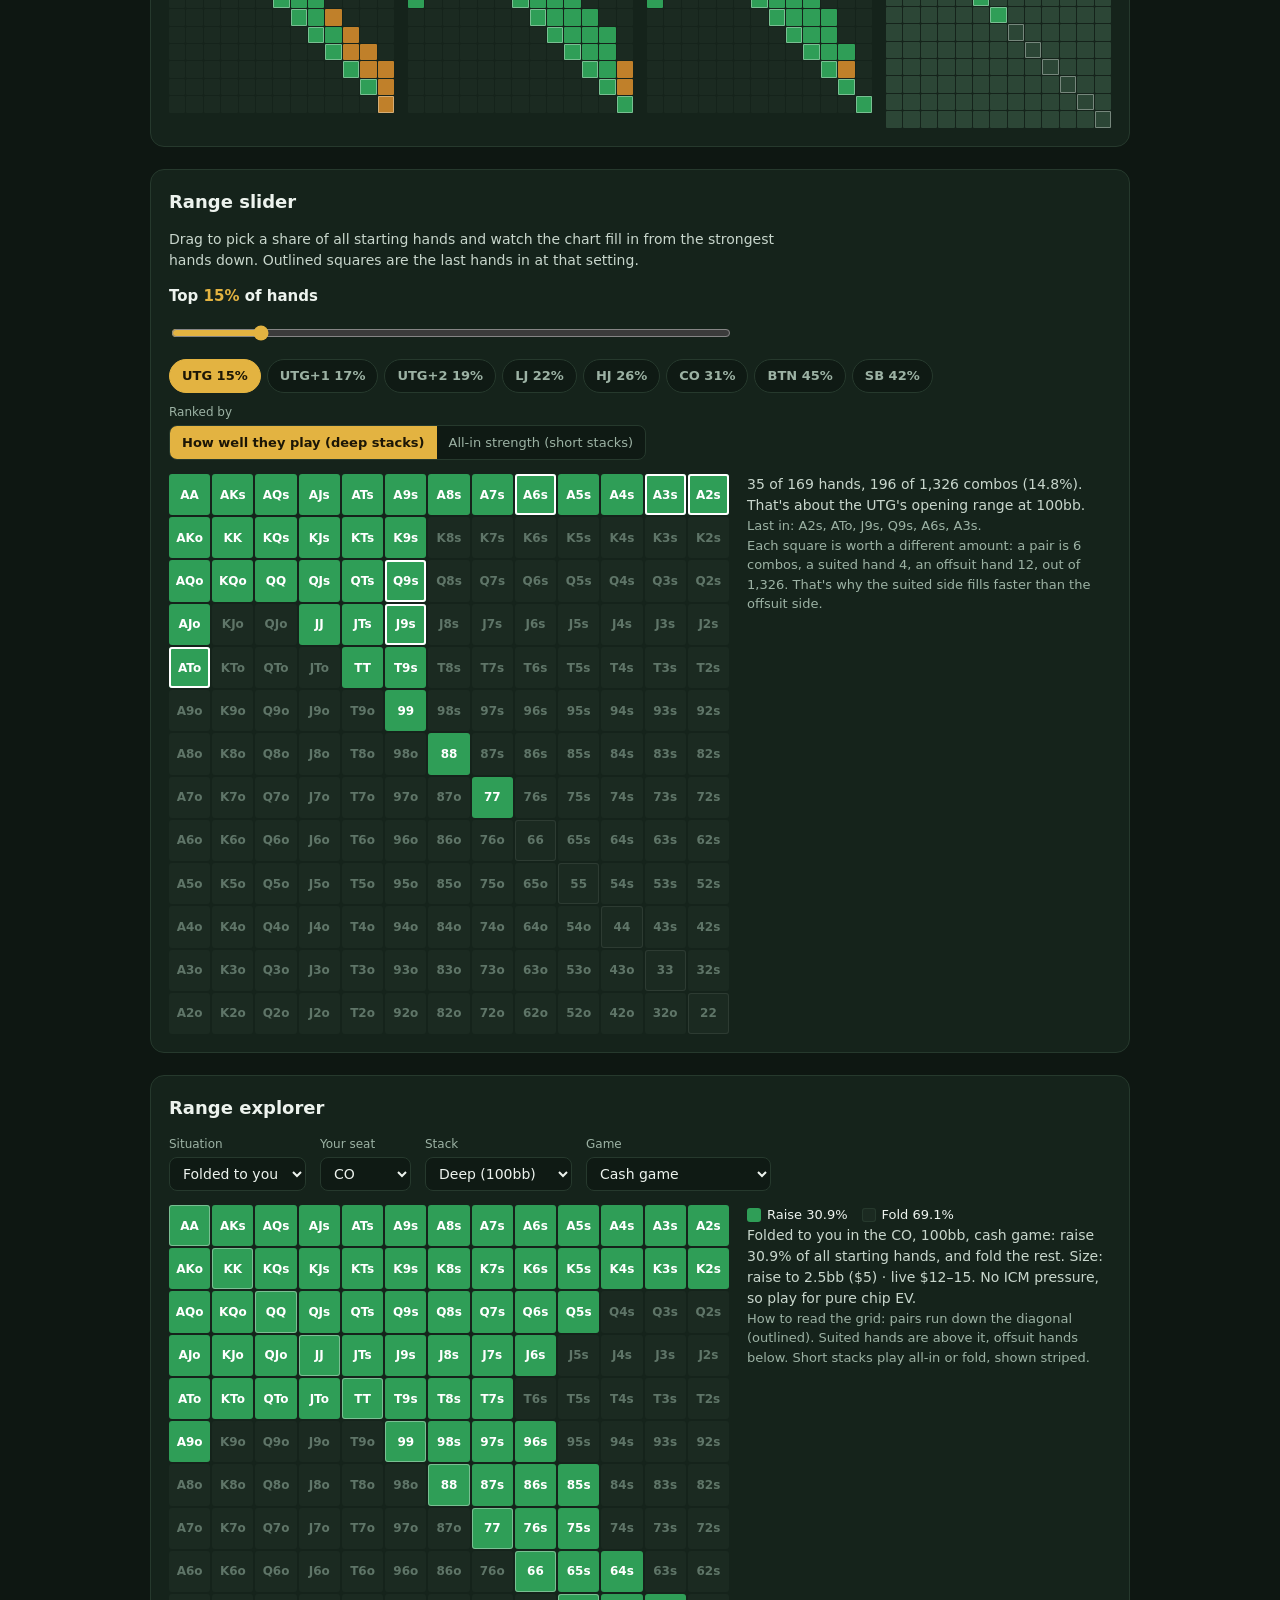
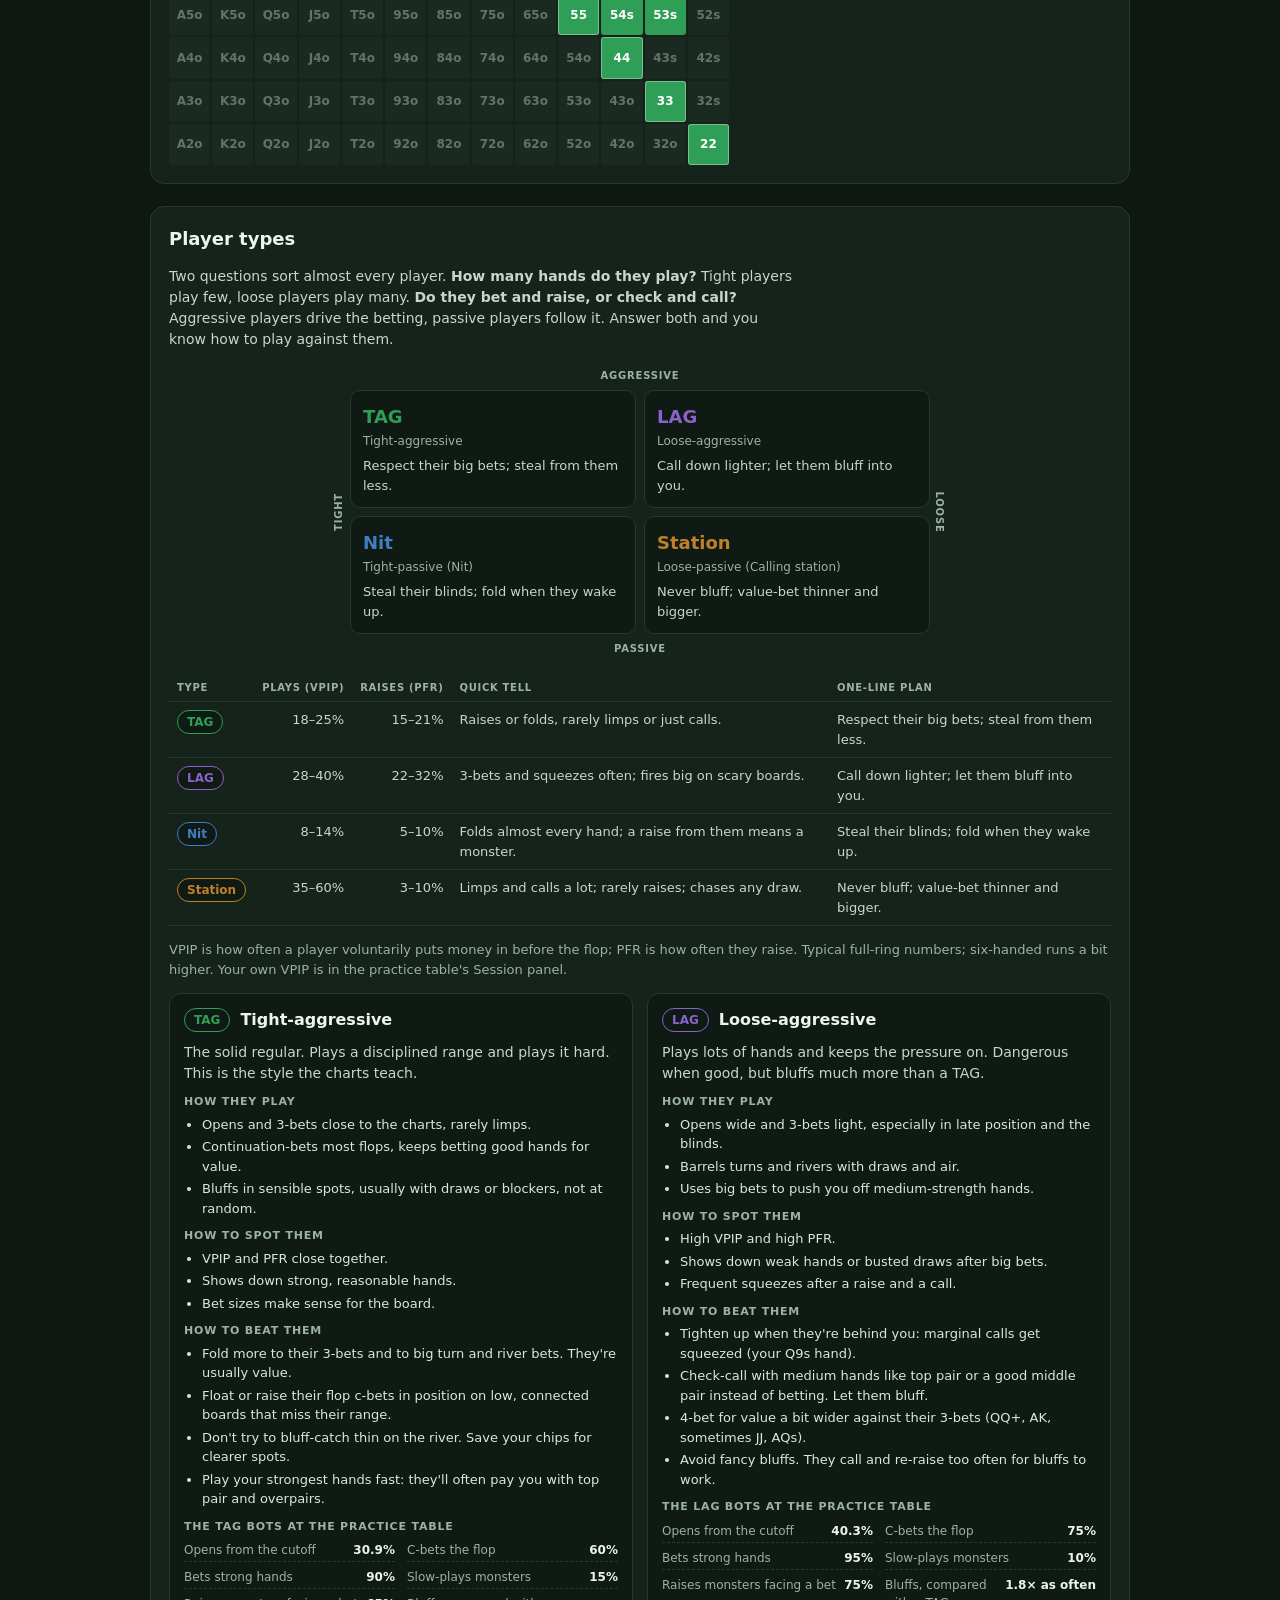
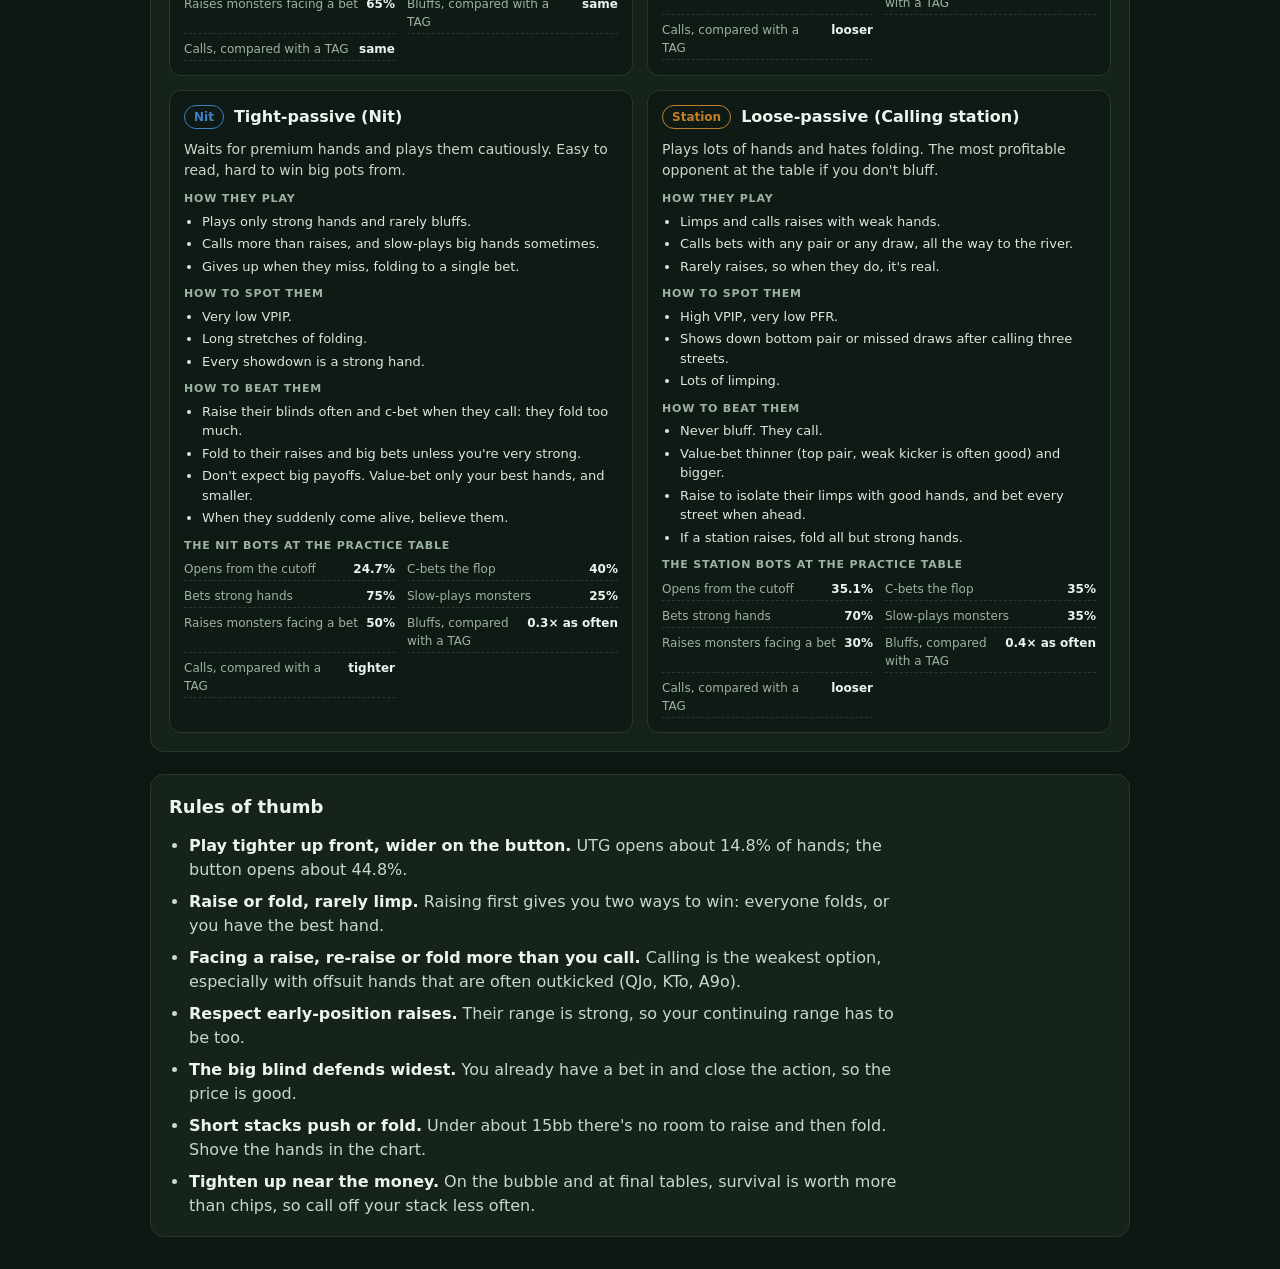
==== commit 35e546d3: "Range charts: add "Someone limped before you" (live $1/2) The third pre-flop situation: limpers in f" ====
--- a/charts.html
+++ b/charts.html
@@ -5,7 +5,7 @@
     <meta name="viewport" content="width=device-width, initial-scale=1, viewport-fit=cover" />
     <meta name="description" content="Texas Hold'em position guide and pre-flop range charts for every seat, stack depth and tournament stage." />
     <title>Hold'em Range Charts</title>
-    <link rel="stylesheet" href="charts.css?v=34" />
+    <link rel="stylesheet" href="charts.css?v=35" />
     <link rel="icon" type="image/png" href="casino.png" />
   </head>
   <body>
@@ -25,6 +25,7 @@
         <a href="#positions">Positions</a>
         <a href="#opening">Opening ranges</a>
         <a href="#threebets">Facing a raise</a>
+        <a href="#limps">Facing limpers</a>
         <a href="#slider">Range slider</a>
         <a href="#explorer">Range explorer</a>
         <a href="#players">Player types</a>
@@ -61,6 +62,14 @@
         <div class="raiser-pick" id="raiser-pick" role="group" aria-label="Who raised"></div>
         <p class="how" id="tb-note"></p>
         <div class="glance" id="tb-glance"></div>
+      </section>
+
+      <section class="block" id="limps" aria-labelledby="lp-title">
+        <h2 id="lp-title">Someone limped before you</h2>
+        <p class="lede">Someone just called the big blind instead of raising, and it's your turn. That's common at live $1/2. Green: raise big to isolate the limper. Amber: over-limp (call $2) with hands that can make a hidden big hand. Dark: fold. In the big blind you can't fold for free, so the dark squares there mean check.</p>
+        <div class="raiser-pick" id="limp-pick" role="group" aria-label="How many limpers"></div>
+        <p class="how" id="limp-note"></p>
+        <div class="glance" id="limp-glance"></div>
       </section>
 
       <section class="block" id="slider" aria-labelledby="rs-title">
@@ -169,6 +178,6 @@
 
     <script src="engine.js?v=29"></script>
     <script src="bots.js?v=29"></script>
-    <script src="charts.js?v=34"></script>
+    <script src="charts.js?v=35"></script>
   </body>
 </html>
--- a/charts.css
+++ b/charts.css
@@ -236,3 +236,5 @@
 #rs-grid .cell.edge { box-shadow: inset 0 0 0 2px #fff; }
 .bb-tile .size-line a { color: var(--brass); }
 .glance .bb-tile { grid-column: auto; }
+.a-check { background: #2c4636; color: #9cb2a4; }
+.swatch.a-check { box-shadow: inset 0 0 0 1px var(--line); }
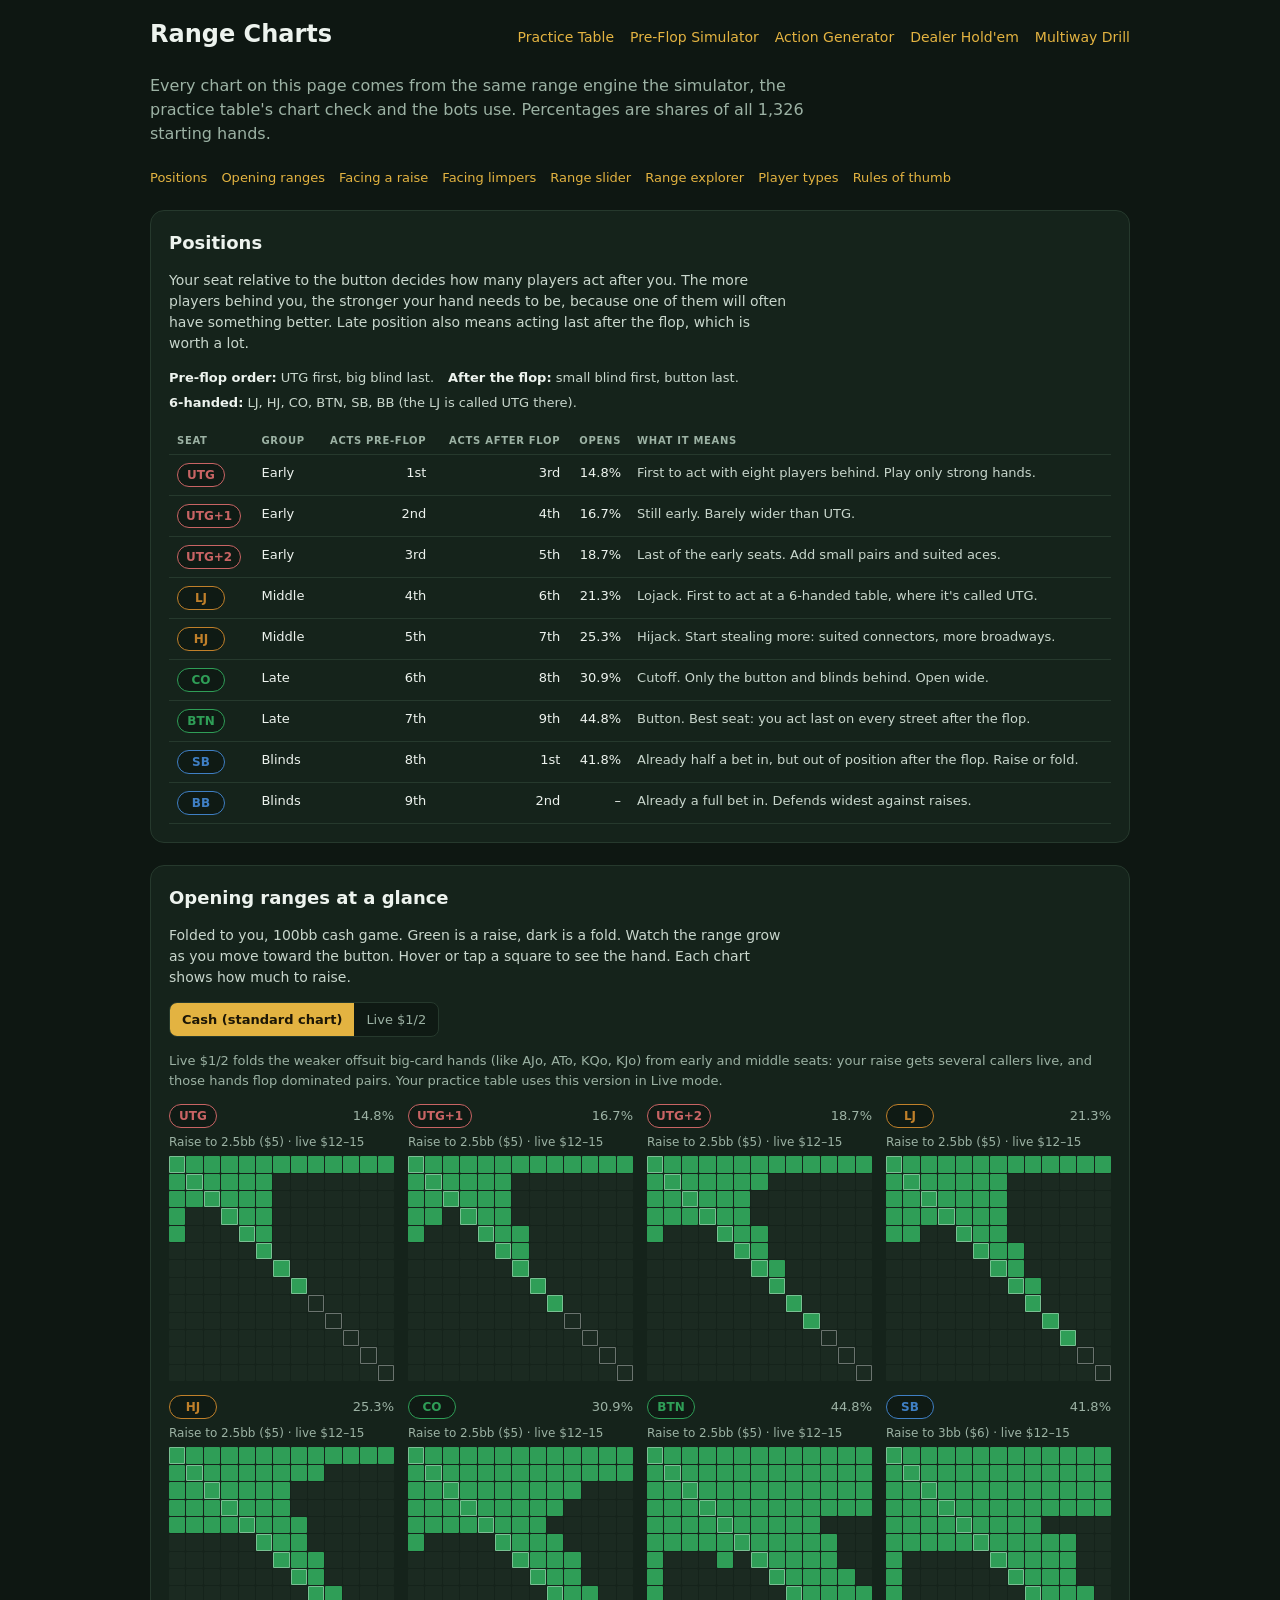
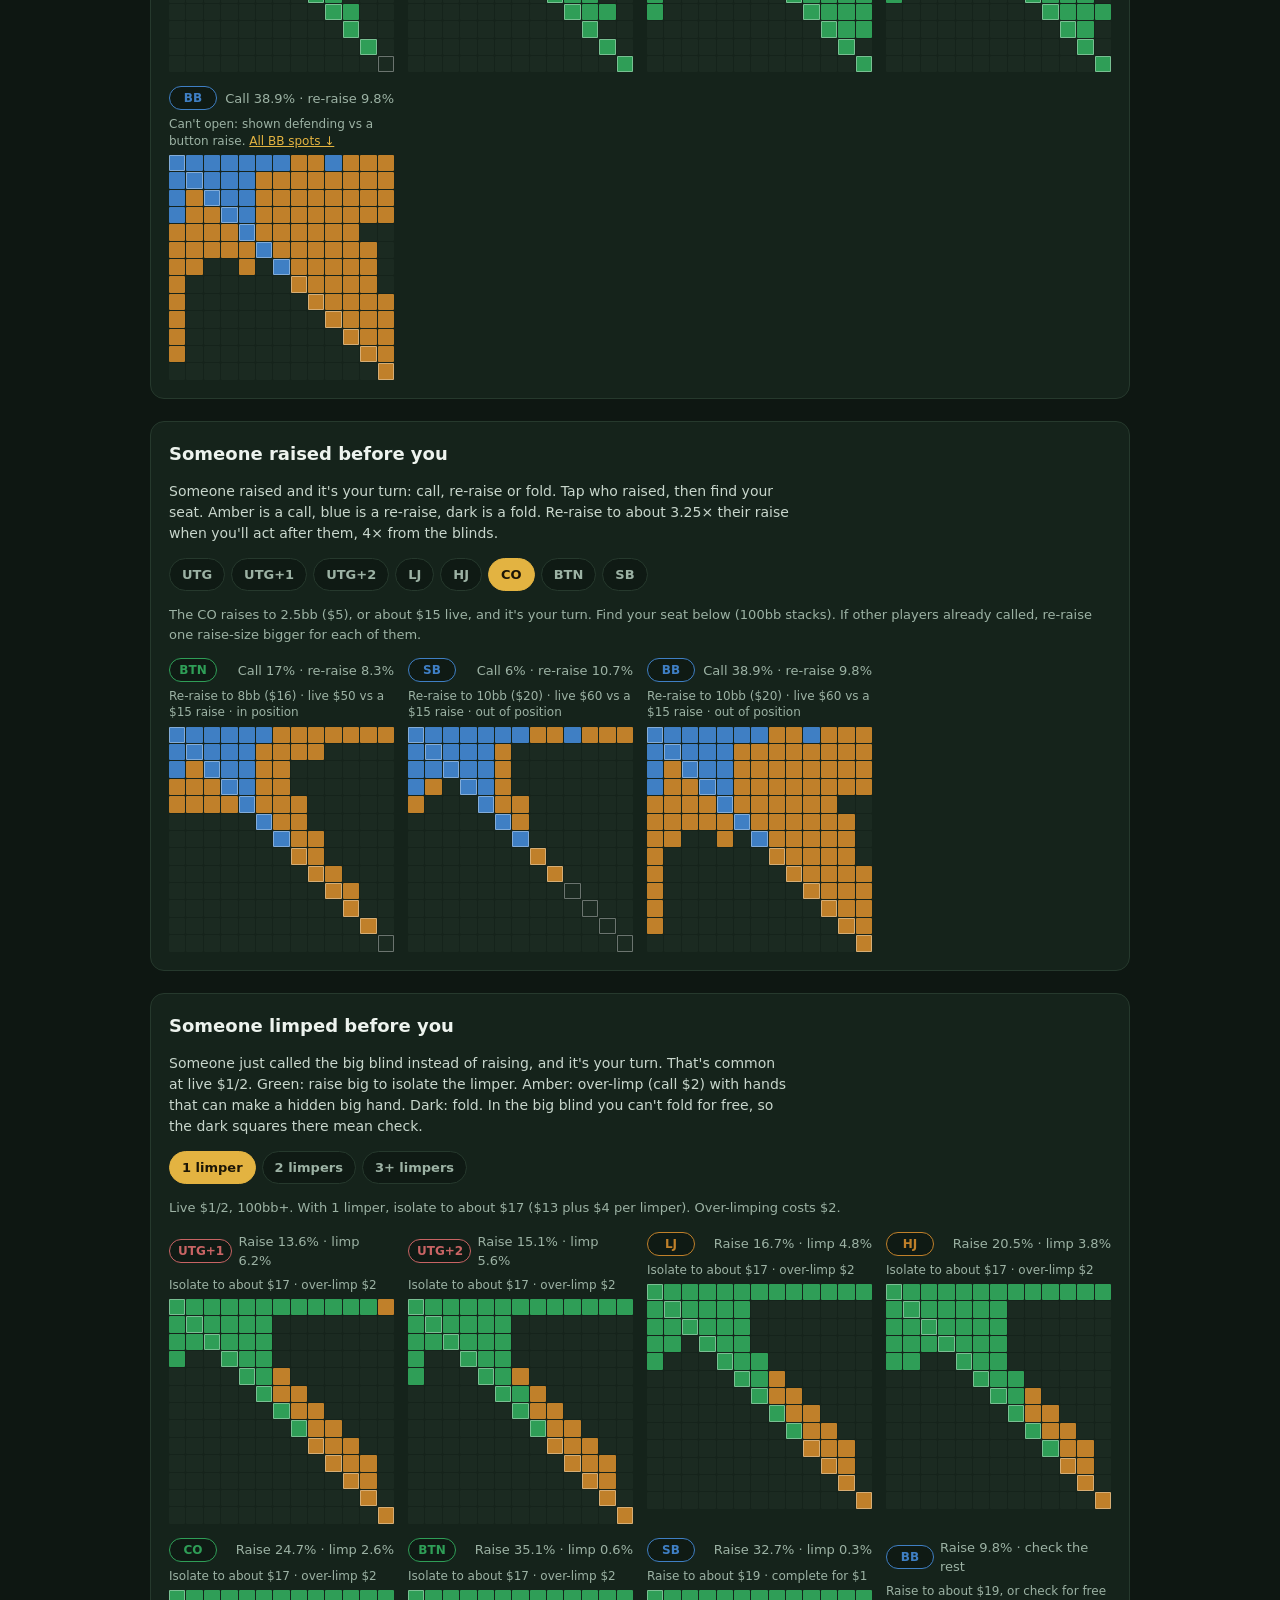
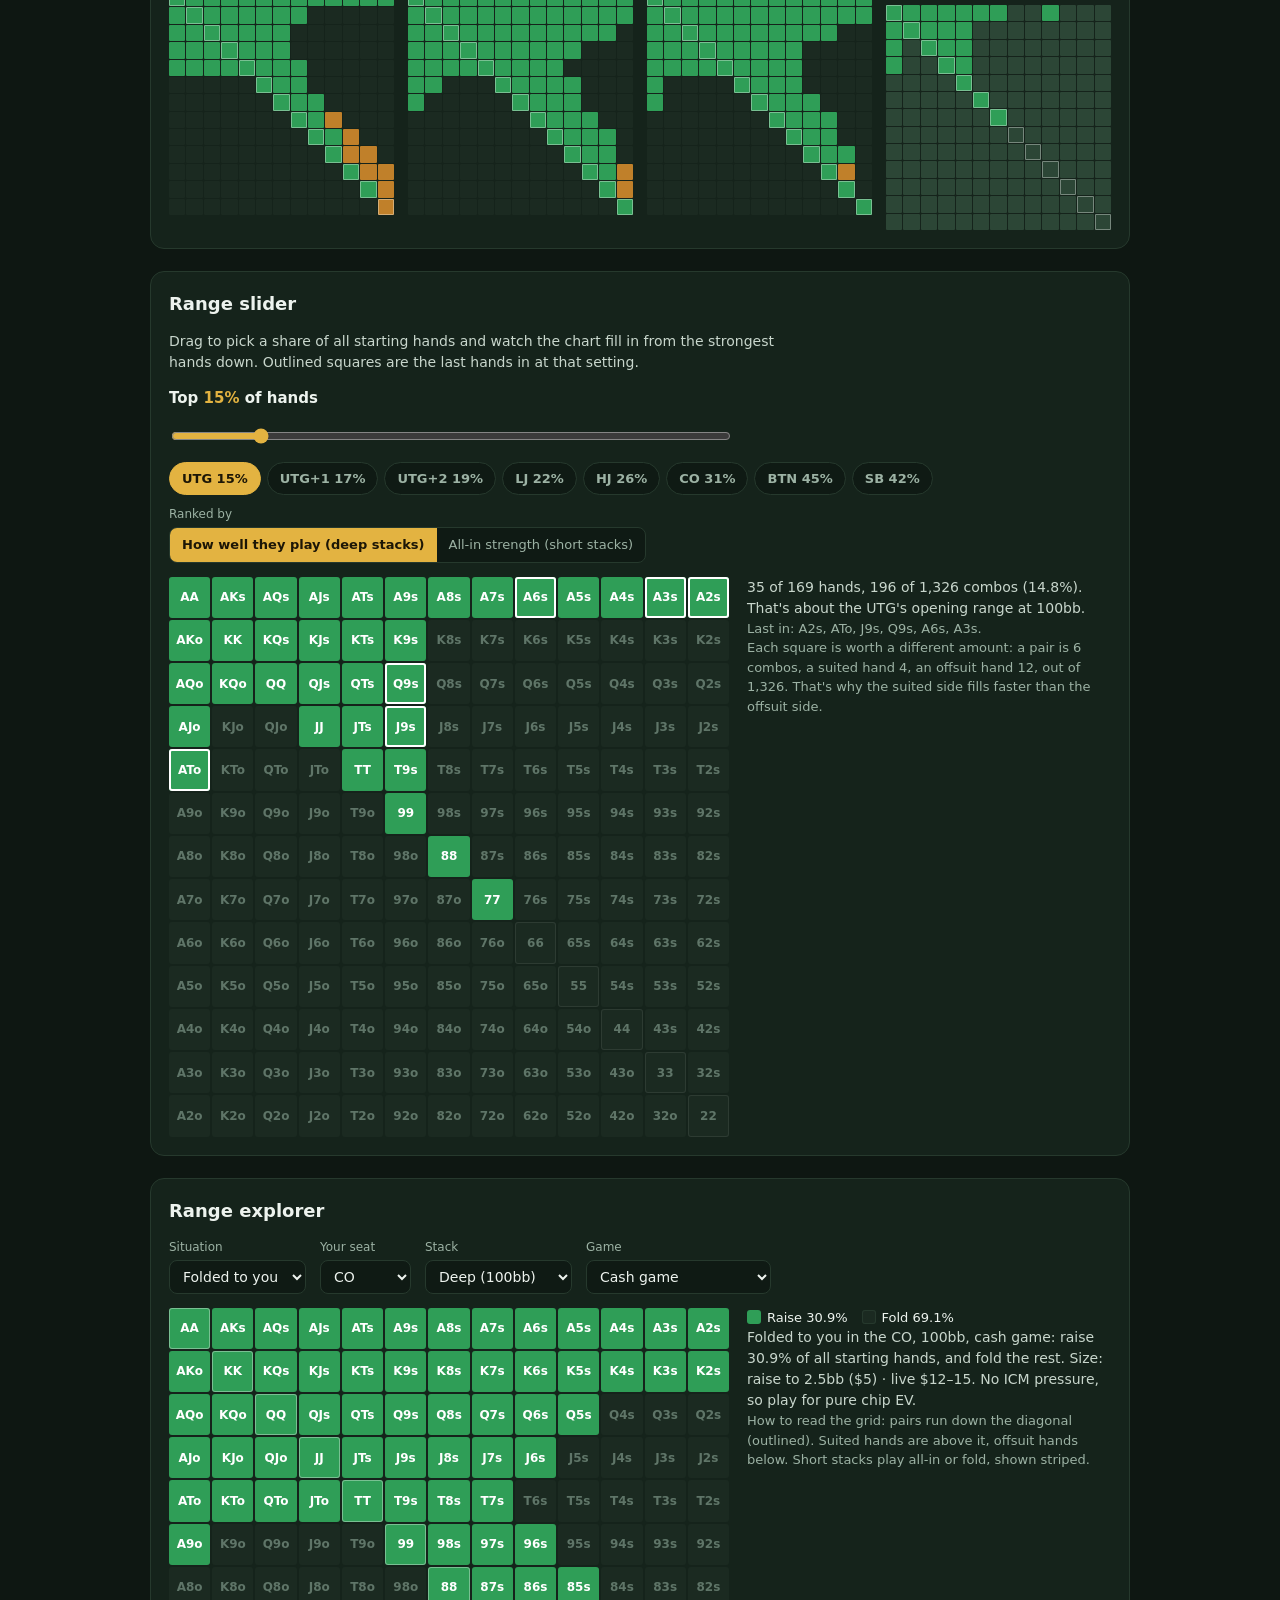
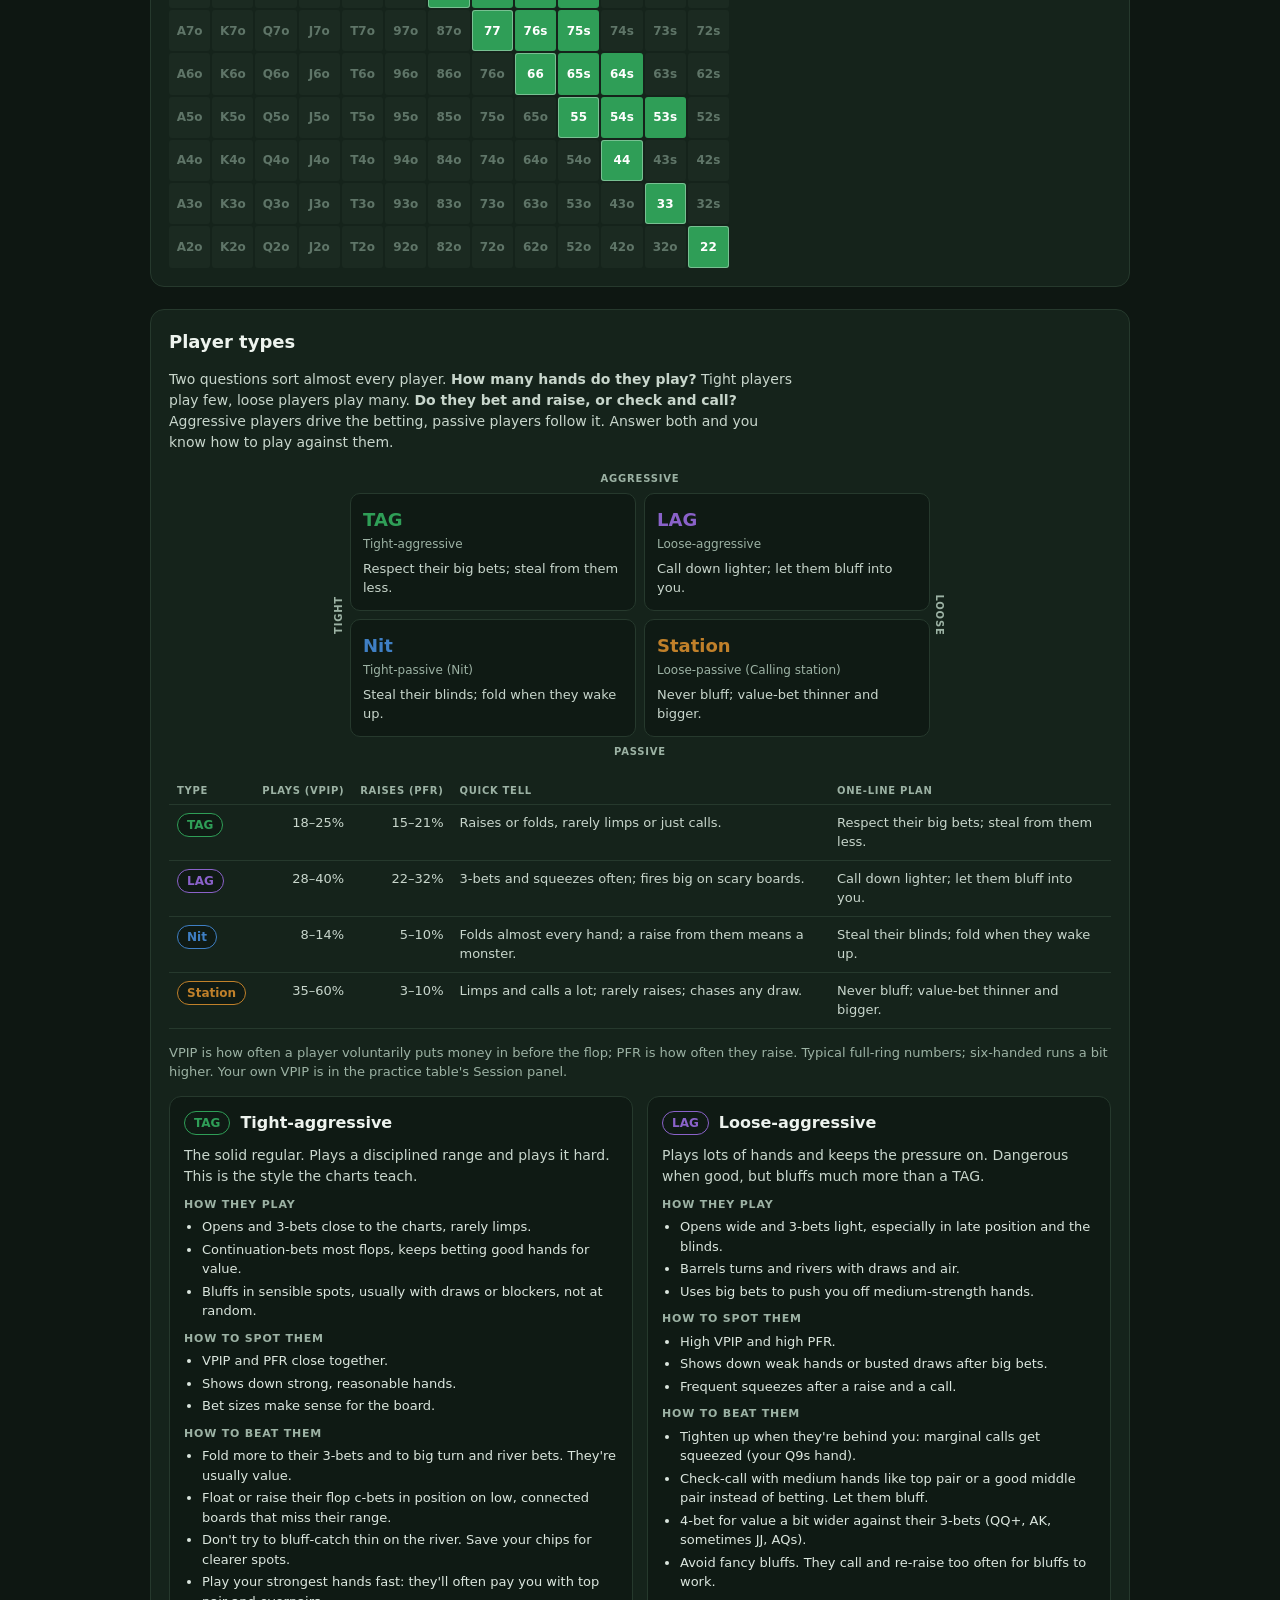
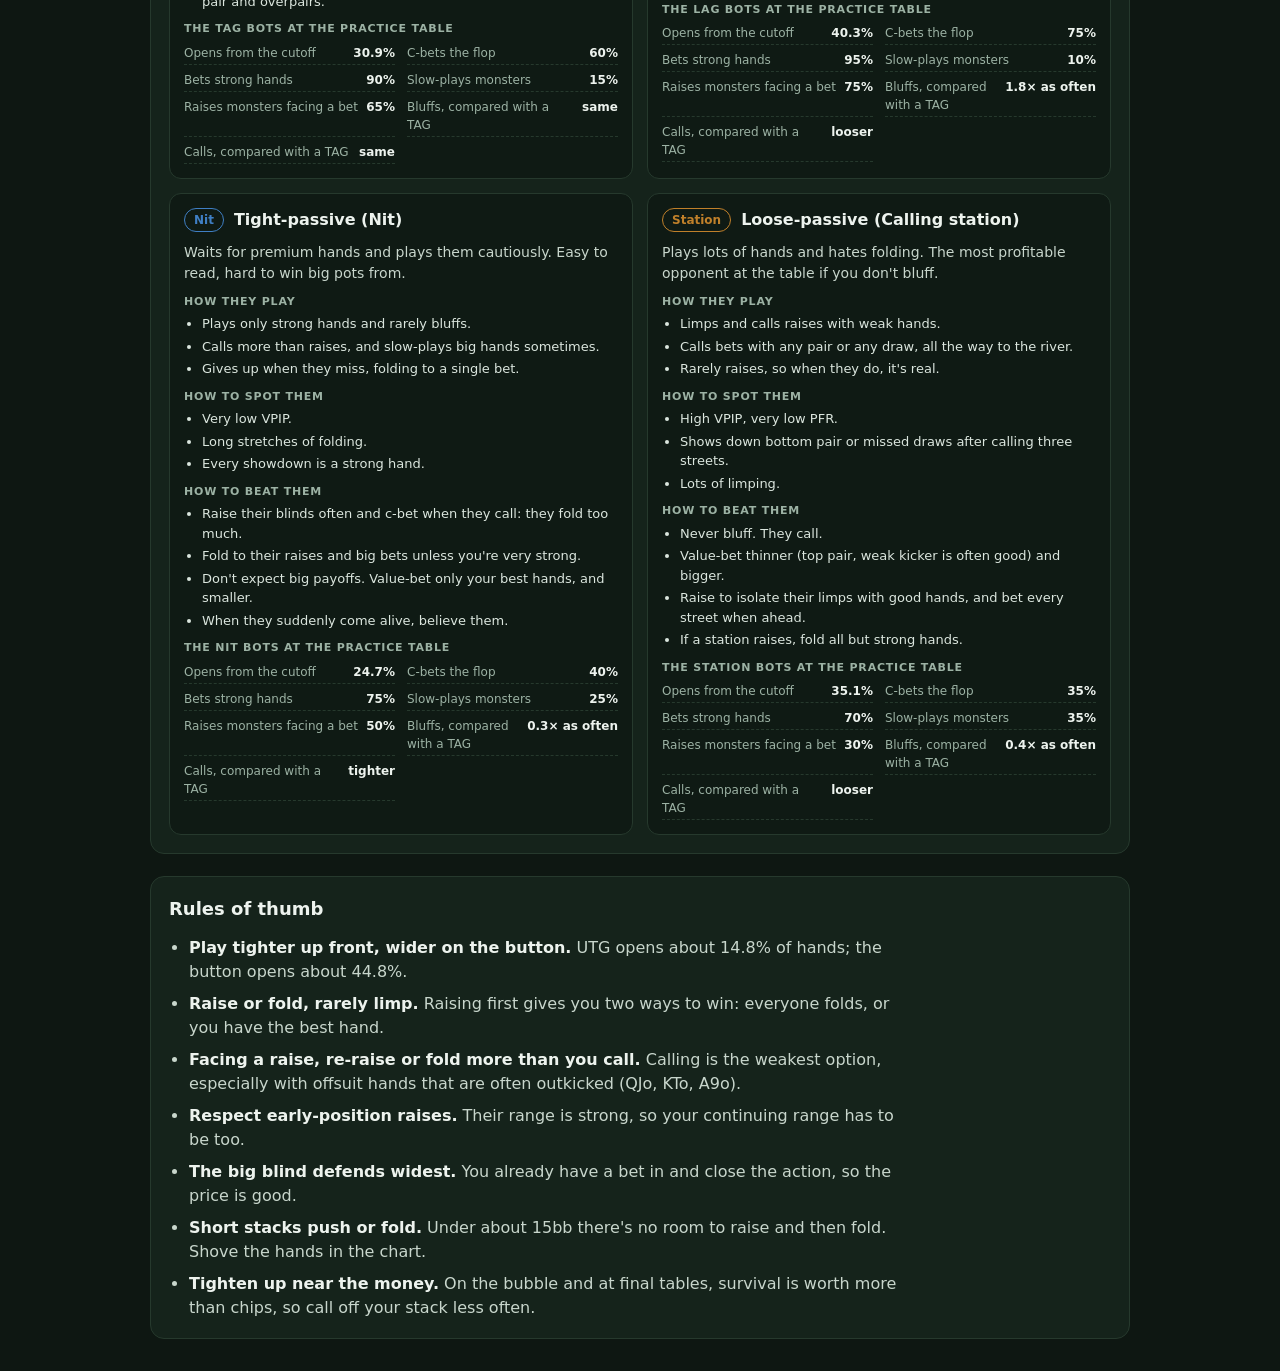
==== commit fede128e: "Range charts: Cash / Live $1/2 switch on the opening ranges Live $1/2 folds the weaker offsuit big-c" ====
--- a/charts.html
+++ b/charts.html
@@ -53,6 +53,11 @@
       <section class="block" id="opening" aria-labelledby="glance-title">
         <h2 id="glance-title">Opening ranges at a glance</h2>
         <p class="lede">Folded to you, 100bb cash game. Green is a raise, dark is a fold. Watch the range grow as you move toward the button. Hover or tap a square to see the hand. Each chart shows how much to raise.</p>
+        <div class="rs-toggle" id="glance-mode" role="group" aria-label="Which game">
+          <button type="button" data-mode="cash" class="on" aria-pressed="true">Cash (standard chart)</button>
+          <button type="button" data-mode="live" aria-pressed="false">Live $1/2</button>
+        </div>
+        <p class="how">Live $1/2 folds the weaker offsuit big-card hands (like AJo, ATo, KQo, KJo) from early and middle seats: your raise gets several callers live, and those hands flop dominated pairs. Your practice table uses this version in Live mode.</p>
         <div class="glance" id="glance"></div>
       </section>
 
@@ -178,6 +183,6 @@
 
     <script src="engine.js?v=29"></script>
     <script src="bots.js?v=29"></script>
-    <script src="charts.js?v=35"></script>
+    <script src="charts.js?v=36"></script>
   </body>
 </html>
